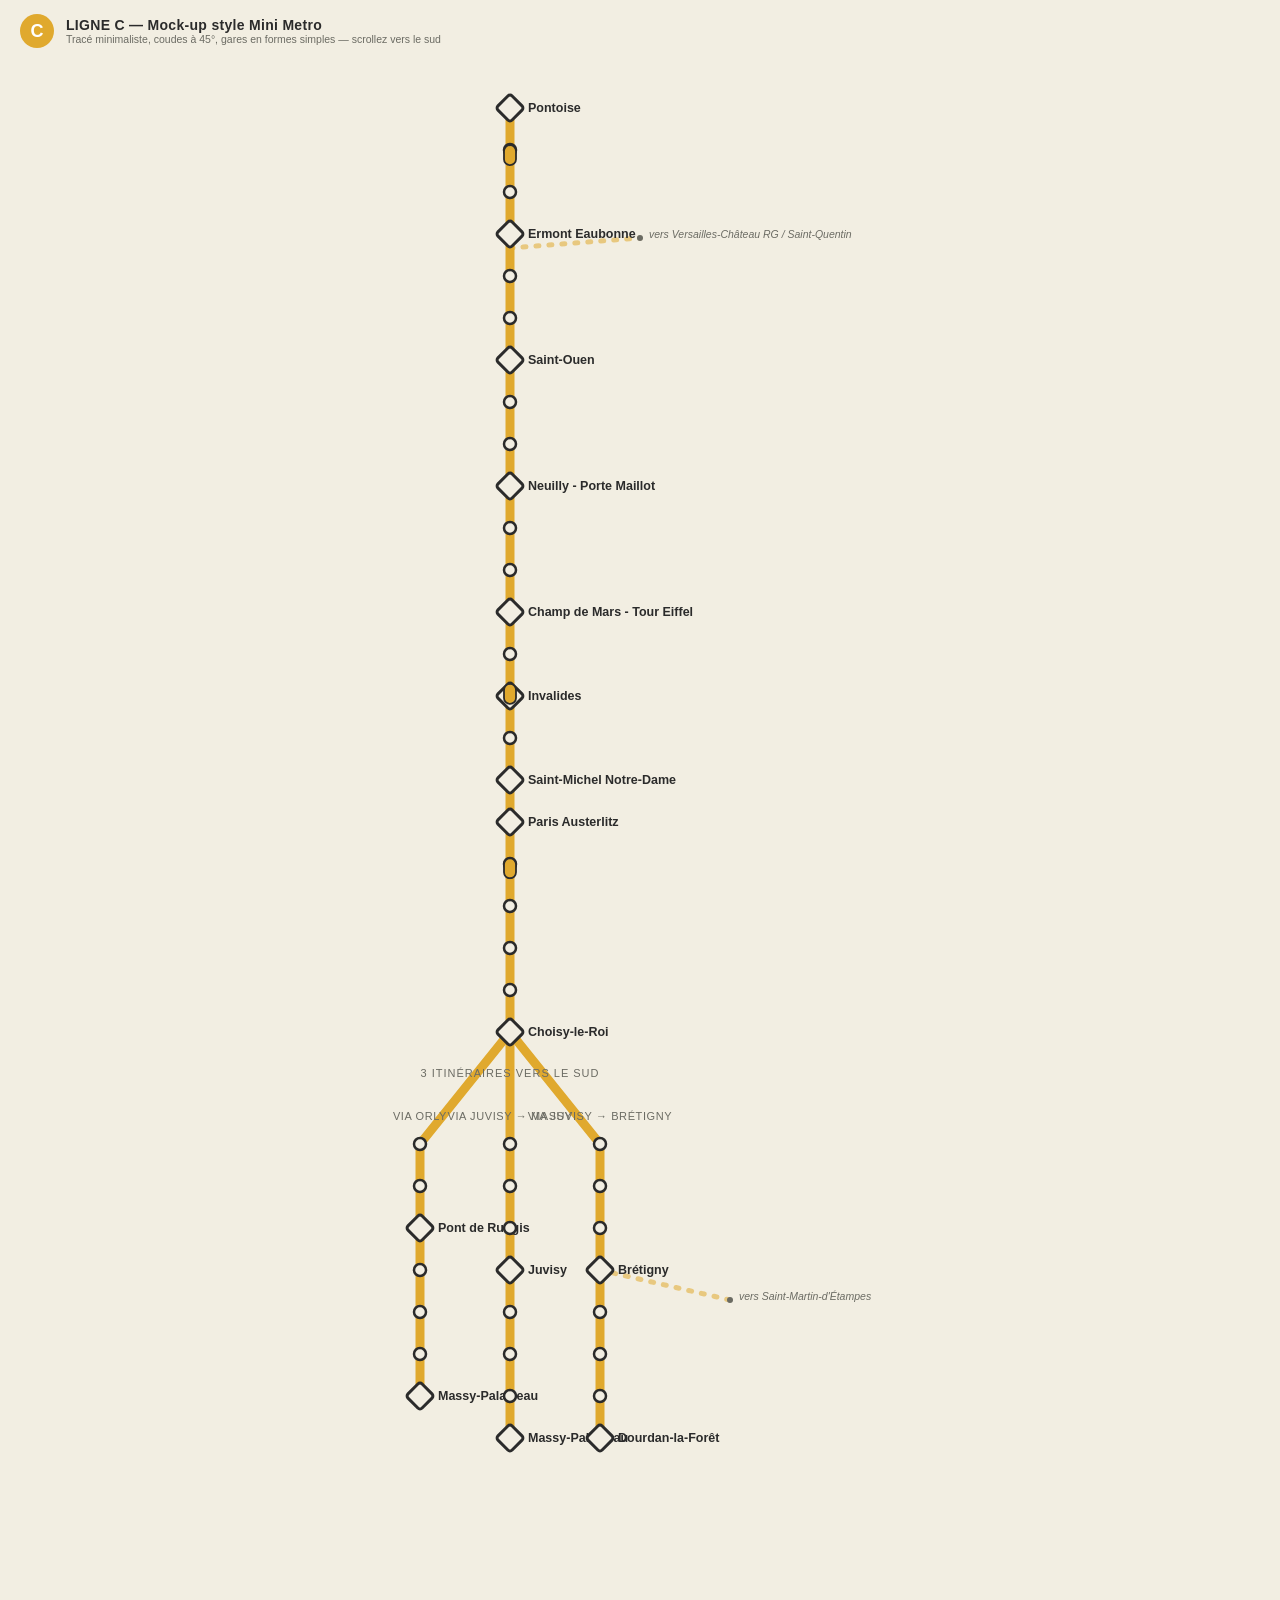
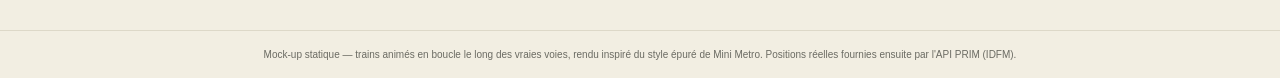
==== mockup.html @ 0e5d5aa1 "Refonte du mockup dans un style minimaliste Mini Metro" ====
<!DOCTYPE html>
<html lang="fr">
<head>
<meta charset="UTF-8">
<title>RER C - Mock-up style Mini Metro</title>
<style>
  * { box-sizing: border-box; }
  body {
    background: #f2eee2;
    margin: 0;
    font-family: "Segoe UI", "Helvetica Neue", Arial, sans-serif;
    color: #2b2b2b;
  }
  header {
    position: sticky; top: 0; z-index: 20;
    background: #f2eee2;
    display: flex; align-items: center; gap: 12px;
    padding: 14px 20px 10px;
  }
  .logo-c {
    width: 34px; height: 34px; border-radius: 50%;
    background: #e0a92e; color: #fff;
    display: flex; align-items: center; justify-content: center;
    font-weight: 700; font-size: 18px; flex-shrink: 0;
  }
  header h1 { font-size: 14px; margin: 0; font-weight: 600; letter-spacing: 0.3px; }
  header p { margin: 0; font-size: 10.5px; color: #6b6b63; }

  .wrap { display: flex; justify-content: center; padding: 10px 10px 90px; }

  .track { stroke: #e0a92e; stroke-width: 9; fill: none; stroke-linecap: round; stroke-linejoin: round; }
  .spur-line { stroke-dasharray: 3 10; stroke-width: 5; opacity: 0.55; }
  .station-dot { fill: #f2eee2; stroke: #2b2b2b; stroke-width: 2.5; }
  .station-hub { fill: #f2eee2; stroke: #2b2b2b; stroke-width: 3; }
  .spur-dot { fill: #6b6b63; stroke: none; }
  .hub-label { fill: #2b2b2b; font-size: 12.5px; font-weight: 600; }
  .lane-title { fill: #6b6b63; font-size: 11px; text-transform: uppercase; letter-spacing: 0.6px; }
  .fork-title { fill: #6b6b63; font-size: 11px; text-transform: uppercase; letter-spacing: 1px; }
  .spur-label { fill: #6b6b63; font-size: 10.5px; font-style: italic; }

  .train-body { fill: #e0a92e; stroke: #2b2b2b; stroke-width: 1.8; }

  footer {
    text-align: center; font-size: 10px; color: #6b6b63;
    padding: 18px; border-top: 1px solid #ddd8c8;
  }
</style>
</head>
<body>

<header>
  <div class="logo-c">C</div>
  <div>
    <h1>LIGNE C — Mock-up style Mini Metro</h1>
    <p>Tracé minimaliste, coudes à 45°, gares en formes simples — scrollez vers le sud</p>
  </div>
</header>

<div class="wrap">
<svg width="500" height="1472" viewBox="0 0 500 1472">
  <defs>
    <symbol id="train-pill" viewBox="-11 -7 22 14">
      <rect x="-10" y="-6" width="20" height="12" rx="6" class="train-body"/>
    </symbol>
    <path id="motion-orly" d="M 120,40 L 120,82 L 120,124 L 120,166 L 120,208 L 120,250 L 120,292 L 120,334 L 120,376 L 120,418 L 120,460 L 120,502 L 120,544 L 120,586 L 120,628 L 120,670 L 120,712 L 120,754 L 120,796 L 120,838 L 120,880 L 120,922 L 120,964 L 120,964 L 30,1076 L 30,1076 L 30,1118 L 30,1160 L 30,1202 L 30,1244 L 30,1286 L 30,1328" fill="none" stroke="none"/>
<path id="motion-juvisy_massy" d="M 120,40 L 120,82 L 120,124 L 120,166 L 120,208 L 120,250 L 120,292 L 120,334 L 120,376 L 120,418 L 120,460 L 120,502 L 120,544 L 120,586 L 120,628 L 120,670 L 120,712 L 120,754 L 120,796 L 120,838 L 120,880 L 120,922 L 120,964 L 120,964 L 120,1076 L 120,1076 L 120,1118 L 120,1160 L 120,1202 L 120,1244 L 120,1286 L 120,1328 L 120,1370" fill="none" stroke="none"/>
<path id="motion-bretigny" d="M 120,40 L 120,82 L 120,124 L 120,166 L 120,208 L 120,250 L 120,292 L 120,334 L 120,376 L 120,418 L 120,460 L 120,502 L 120,544 L 120,586 L 120,628 L 120,670 L 120,712 L 120,754 L 120,796 L 120,838 L 120,880 L 120,922 L 120,964 L 120,964 L 210,1076 L 210,1076 L 210,1118 L 210,1160 L 210,1202 L 210,1244 L 210,1286 L 210,1328 L 210,1370" fill="none" stroke="none"/>
  </defs>

  <path d="M 120,40 L 120,82 L 120,124 L 120,166 L 120,208 L 120,250 L 120,292 L 120,334 L 120,376 L 120,418 L 120,460 L 120,502 L 120,544 L 120,586 L 120,628 L 120,670 L 120,712 L 120,754 L 120,796 L 120,838 L 120,880 L 120,922 L 120,964" class="track"/>
<line x1="120" y1="964" x2="30" y2="1076" class="track"/>
<path d="M 30,1076 L 30,1118 L 30,1160 L 30,1202 L 30,1244 L 30,1286 L 30,1328" class="track"/>
<line x1="120" y1="964" x2="120" y2="1076" class="track"/>
<path d="M 120,1076 L 120,1118 L 120,1160 L 120,1202 L 120,1244 L 120,1286 L 120,1328 L 120,1370" class="track"/>
<line x1="120" y1="964" x2="210" y2="1076" class="track"/>
<path d="M 210,1076 L 210,1118 L 210,1160 L 210,1202 L 210,1244 L 210,1286 L 210,1328 L 210,1370" class="track"/>
<line x1="120" y1="180" x2="250" y2="170" class="track spur-line"/>
<line x1="210" y1="1202" x2="340" y2="1232" class="track spur-line"/>
<g transform="rotate(45 120 40)"><rect x="110" y="30" width="20" height="20" rx="3" class="station-hub"><title>Pontoise</title></rect></g>
<text x="138" y="44" class="hub-label">Pontoise</text>
<circle cx="120" cy="82" r="6" class="station-dot"><title>Saint-Ouen l'Aumône</title></circle>
<circle cx="120" cy="124" r="6" class="station-dot"><title>Montigny-Beauchamp</title></circle>
<g transform="rotate(45 120 166)"><rect x="110" y="156" width="20" height="20" rx="3" class="station-hub"><title>Ermont Eaubonne</title></rect></g>
<text x="138" y="170" class="hub-label">Ermont Eaubonne</text>
<circle cx="120" cy="208" r="6" class="station-dot"><title>Épinay-sur-Seine</title></circle>
<circle cx="120" cy="250" r="6" class="station-dot"><title>Gennevilliers</title></circle>
<g transform="rotate(45 120 292)"><rect x="110" y="282" width="20" height="20" rx="3" class="station-hub"><title>Saint-Ouen</title></rect></g>
<text x="138" y="296" class="hub-label">Saint-Ouen</text>
<circle cx="120" cy="334" r="6" class="station-dot"><title>Porte de Clichy</title></circle>
<circle cx="120" cy="376" r="6" class="station-dot"><title>Péreire Levallois</title></circle>
<g transform="rotate(45 120 418)"><rect x="110" y="408" width="20" height="20" rx="3" class="station-hub"><title>Neuilly - Porte Maillot</title></rect></g>
<text x="138" y="422" class="hub-label">Neuilly - Porte Maillot</text>
<circle cx="120" cy="460" r="6" class="station-dot"><title>Avenue Foch</title></circle>
<circle cx="120" cy="502" r="6" class="station-dot"><title>Boulainvilliers</title></circle>
<g transform="rotate(45 120 544)"><rect x="110" y="534" width="20" height="20" rx="3" class="station-hub"><title>Champ de Mars - Tour Eiffel</title></rect></g>
<text x="138" y="548" class="hub-label">Champ de Mars - Tour Eiffel</text>
<circle cx="120" cy="586" r="6" class="station-dot"><title>Pont de l'Alma</title></circle>
<g transform="rotate(45 120 628)"><rect x="110" y="618" width="20" height="20" rx="3" class="station-hub"><title>Invalides</title></rect></g>
<text x="138" y="632" class="hub-label">Invalides</text>
<circle cx="120" cy="670" r="6" class="station-dot"><title>Musée d'Orsay</title></circle>
<g transform="rotate(45 120 712)"><rect x="110" y="702" width="20" height="20" rx="3" class="station-hub"><title>Saint-Michel Notre-Dame</title></rect></g>
<text x="138" y="716" class="hub-label">Saint-Michel Notre-Dame</text>
<g transform="rotate(45 120 754)"><rect x="110" y="744" width="20" height="20" rx="3" class="station-hub"><title>Paris Austerlitz</title></rect></g>
<text x="138" y="758" class="hub-label">Paris Austerlitz</text>
<circle cx="120" cy="796" r="6" class="station-dot"><title>Bibliothèque F. Mitterrand</title></circle>
<circle cx="120" cy="838" r="6" class="station-dot"><title>Ivry-sur-Seine</title></circle>
<circle cx="120" cy="880" r="6" class="station-dot"><title>Vitry-sur-Seine</title></circle>
<circle cx="120" cy="922" r="6" class="station-dot"><title>Les Ardoines</title></circle>
<g transform="rotate(45 120 964)"><rect x="110" y="954" width="20" height="20" rx="3" class="station-hub"><title>Choisy-le-Roi</title></rect></g>
<text x="138" y="968" class="hub-label">Choisy-le-Roi</text>
<circle cx="30" cy="1076" r="6" class="station-dot"><title>Les Saules</title></circle>
<circle cx="30" cy="1118" r="6" class="station-dot"><title>Orly-Ville</title></circle>
<g transform="rotate(45 30 1160)"><rect x="20" y="1150" width="20" height="20" rx="3" class="station-hub"><title>Pont de Rungis</title></rect></g>
<text x="48" y="1164" class="hub-label">Pont de Rungis</text>
<circle cx="30" cy="1202" r="6" class="station-dot"><title>Rungis La Fraternelle</title></circle>
<circle cx="30" cy="1244" r="6" class="station-dot"><title>Chemin d'Antony</title></circle>
<circle cx="30" cy="1286" r="6" class="station-dot"><title>Massy Verrières</title></circle>
<g transform="rotate(45 30 1328)"><rect x="20" y="1318" width="20" height="20" rx="3" class="station-hub"><title>Massy-Palaiseau</title></rect></g>
<text x="48" y="1332" class="hub-label">Massy-Palaiseau</text>
<circle cx="120" cy="1076" r="6" class="station-dot"><title>Villeneuve-le-Roi</title></circle>
<circle cx="120" cy="1118" r="6" class="station-dot"><title>Ablon</title></circle>
<circle cx="120" cy="1160" r="6" class="station-dot"><title>Athis-Mons</title></circle>
<g transform="rotate(45 120 1202)"><rect x="110" y="1192" width="20" height="20" rx="3" class="station-hub"><title>Juvisy</title></rect></g>
<text x="138" y="1206" class="hub-label">Juvisy</text>
<circle cx="120" cy="1244" r="6" class="station-dot"><title>Savigny-sur-Orge</title></circle>
<circle cx="120" cy="1286" r="6" class="station-dot"><title>Chilly-Mazarin</title></circle>
<circle cx="120" cy="1328" r="6" class="station-dot"><title>Longjumeau</title></circle>
<g transform="rotate(45 120 1370)"><rect x="110" y="1360" width="20" height="20" rx="3" class="station-hub"><title>Massy-Palaiseau</title></rect></g>
<text x="138" y="1374" class="hub-label">Massy-Palaiseau</text>
<circle cx="210" cy="1076" r="6" class="station-dot"><title>Épinay-sur-Orge</title></circle>
<circle cx="210" cy="1118" r="6" class="station-dot"><title>Sainte-Geneviève-des-Bois</title></circle>
<circle cx="210" cy="1160" r="6" class="station-dot"><title>Saint-Michel-sur-Orge</title></circle>
<g transform="rotate(45 210 1202)"><rect x="200" y="1192" width="20" height="20" rx="3" class="station-hub"><title>Brétigny</title></rect></g>
<text x="228" y="1206" class="hub-label">Brétigny</text>
<circle cx="210" cy="1244" r="6" class="station-dot"><title>Arpajon</title></circle>
<circle cx="210" cy="1286" r="6" class="station-dot"><title>Breuillet</title></circle>
<circle cx="210" cy="1328" r="6" class="station-dot"><title>Saint-Chéron</title></circle>
<g transform="rotate(45 210 1370)"><rect x="200" y="1360" width="20" height="20" rx="3" class="station-hub"><title>Dourdan-la-Forêt</title></rect></g>
<text x="228" y="1374" class="hub-label">Dourdan-la-Forêt</text>
<text x="30" y="1052" class="lane-title" text-anchor="middle">via Orly</text>
<text x="120" y="1052" class="lane-title" text-anchor="middle">via Juvisy → Massy</text>
<text x="210" y="1052" class="lane-title" text-anchor="middle">via Juvisy → Brétigny</text>
<circle cx="250" cy="170" r="3" class="spur-dot"/>
<text x="259" y="170" class="spur-label">vers Versailles-Château RG / Saint-Quentin</text>
<circle cx="340" cy="1232" r="3" class="spur-dot"/>
<text x="349" y="1232" class="spur-label">vers Saint-Martin-d'Étampes</text>
<text x="120" y="1009" class="fork-title" text-anchor="middle">3 itinéraires vers le sud</text>

  <use href="#train-pill" width="22" height="14" x="-11" y="-7">
  <animateMotion dur="34s" begin="0s" repeatCount="indefinite" rotate="auto">
    <mpath href="#motion-orly"/>
  </animateMotion>
</use>
<use href="#train-pill" width="22" height="14" x="-11" y="-7">
  <animateMotion dur="30s" begin="-12s" repeatCount="indefinite" rotate="auto">
    <mpath href="#motion-juvisy_massy"/>
  </animateMotion>
</use>
<use href="#train-pill" width="22" height="14" x="-11" y="-7">
  <animateMotion dur="38s" begin="-20s" repeatCount="indefinite" rotate="auto">
    <mpath href="#motion-bretigny"/>
  </animateMotion>
</use>

</svg>
</div>

<footer>
  Mock-up statique — trains animés en boucle le long des vraies voies, rendu inspiré du style épuré de Mini Metro. Positions réelles fournies ensuite par l'API PRIM (IDFM).
</footer>

</body>
</html>
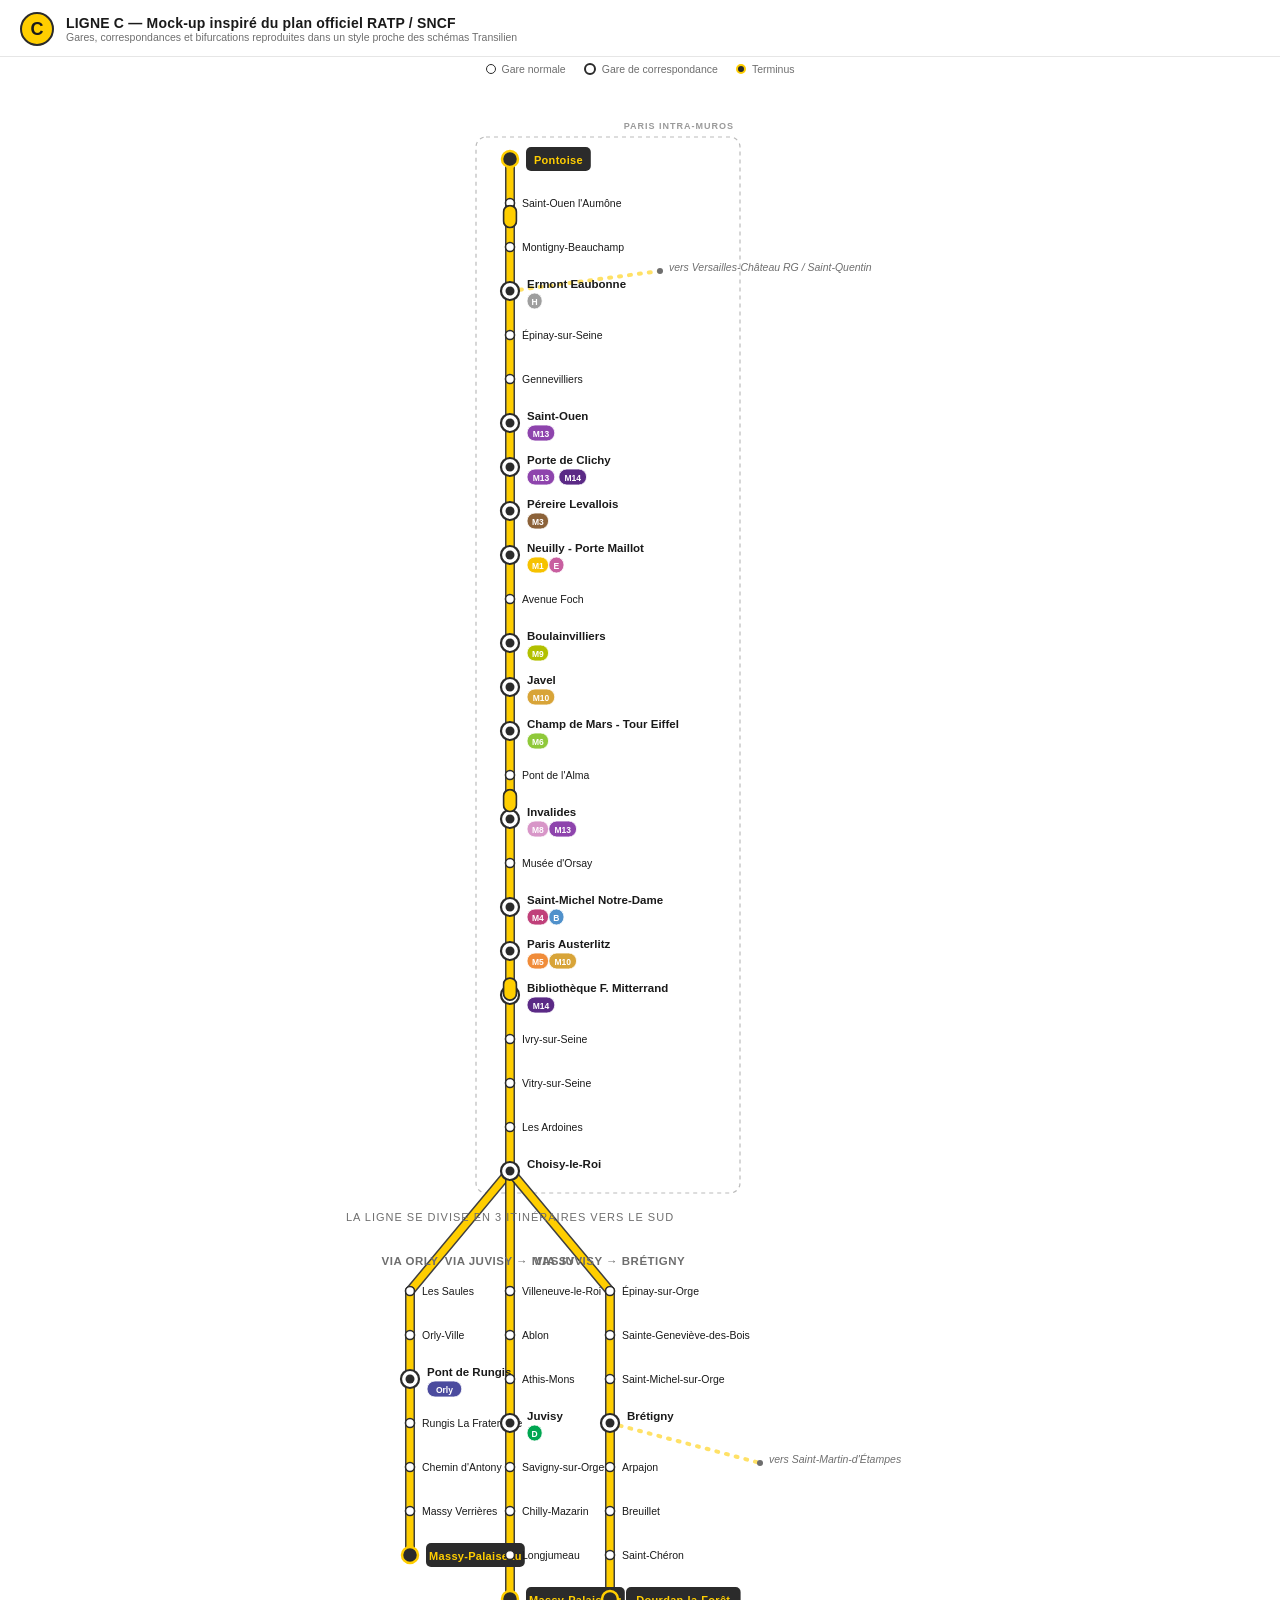
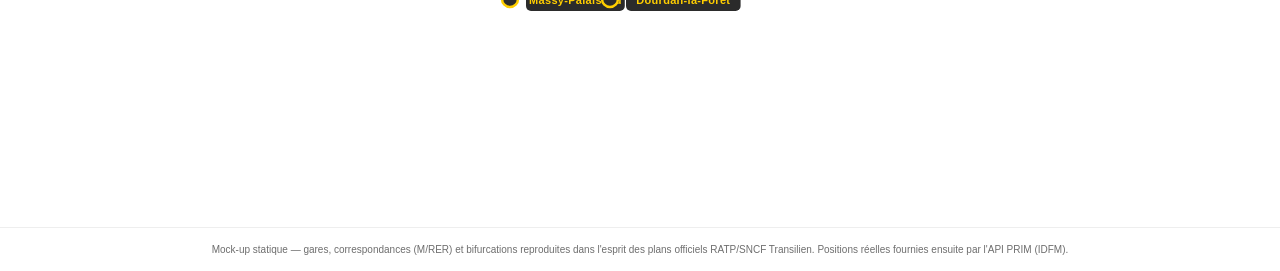
==== commit a5bc8ee9: "Refonte visuelle inspiree du plan officiel RATP/SNCF (correspondances, terminus, zoom Paris)" ====
--- a/mockup.html
+++ b/mockup.html
@@ -2,47 +2,68 @@
 <html lang="fr">
 <head>
 <meta charset="UTF-8">
-<title>RER C - Mock-up style Mini Metro</title>
+<title>RER C - Mock-up (inspiré du plan officiel)</title>
 <style>
   * { box-sizing: border-box; }
   body {
-    background: #f2eee2;
+    background: #ffffff;
     margin: 0;
-    font-family: "Segoe UI", "Helvetica Neue", Arial, sans-serif;
-    color: #2b2b2b;
+    font-family: "Helvetica Neue", Arial, sans-serif;
+    color: #1a1a1a;
   }
   header {
     position: sticky; top: 0; z-index: 20;
-    background: #f2eee2;
+    background: #fff;
     display: flex; align-items: center; gap: 12px;
-    padding: 14px 20px 10px;
+    padding: 12px 20px 10px;
+    border-bottom: 1px solid #e6e6e6;
   }
   .logo-c {
     width: 34px; height: 34px; border-radius: 50%;
-    background: #e0a92e; color: #fff;
+    background: #FFCE00; color: #1a1a1a; border: 2px solid #2b2b2b;
     display: flex; align-items: center; justify-content: center;
-    font-weight: 700; font-size: 18px; flex-shrink: 0;
-  }
-  header h1 { font-size: 14px; margin: 0; font-weight: 600; letter-spacing: 0.3px; }
-  header p { margin: 0; font-size: 10.5px; color: #6b6b63; }
-
-  .wrap { display: flex; justify-content: center; padding: 10px 10px 90px; }
-
-  .track { stroke: #e0a92e; stroke-width: 9; fill: none; stroke-linecap: round; stroke-linejoin: round; }
-  .spur-line { stroke-dasharray: 3 10; stroke-width: 5; opacity: 0.55; }
-  .station-dot { fill: #f2eee2; stroke: #2b2b2b; stroke-width: 2.5; }
-  .station-hub { fill: #f2eee2; stroke: #2b2b2b; stroke-width: 3; }
-  .spur-dot { fill: #6b6b63; stroke: none; }
-  .hub-label { fill: #2b2b2b; font-size: 12.5px; font-weight: 600; }
-  .lane-title { fill: #6b6b63; font-size: 11px; text-transform: uppercase; letter-spacing: 0.6px; }
-  .fork-title { fill: #6b6b63; font-size: 11px; text-transform: uppercase; letter-spacing: 1px; }
-  .spur-label { fill: #6b6b63; font-size: 10.5px; font-style: italic; }
-
-  .train-body { fill: #e0a92e; stroke: #2b2b2b; stroke-width: 1.8; }
+    font-weight: 800; font-size: 18px; flex-shrink: 0;
+  }
+  header h1 { font-size: 14px; margin: 0; font-weight: 700; letter-spacing: 0.2px; }
+  header p { margin: 0; font-size: 10.5px; color: #6e6e6e; }
+
+  .wrap { display: flex; justify-content: center; padding: 20px 10px 100px; overflow-x: auto; }
+
+  .track { stroke: #FFCE00; stroke-width: 7; fill: none; stroke-linecap: round; stroke-linejoin: round; }
+  .track-edge { stroke: #2b2b2b; stroke-width: 10; fill: none; stroke-linecap: round; stroke-linejoin: round; opacity: 0.9; }
+  .spur-line { stroke-dasharray: 2 8; stroke-width: 4; opacity: 0.6; }
+
+  .zoom-frame { fill: none; stroke: #bbb; stroke-width: 1.2; stroke-dasharray: 4 4; rx: 10; }
+  .zoom-label { fill: #9a9a9a; font-size: 9px; letter-spacing: 1px; font-weight: 600; }
+
+  .station-dot { fill: #fff; stroke: #2b2b2b; stroke-width: 1.6; }
+  .station-text { fill: #1a1a1a; font-size: 10.5px; }
+
+  .hub-outer { fill: #fff; stroke: #2b2b2b; stroke-width: 2.2; }
+  .hub-inner { fill: #2b2b2b; }
+  .hub-text { fill: #1a1a1a; font-size: 11.5px; font-weight: 700; }
+  .badge-text { fill: #fff; font-size: 8.5px; font-weight: 700; }
+
+  .terminus-dot { fill: #2b2b2b; stroke: #FFCE00; stroke-width: 2.5; }
+  .terminus-box { fill: #2b2b2b; }
+  .terminus-text { fill: #FFCE00; font-size: 11px; font-weight: 800; letter-spacing: 0.3px; }
+
+  .spur-dot { fill: #6e6e6e; stroke: none; }
+  .lane-title { fill: #6e6e6e; font-size: 11.5px; text-transform: uppercase; letter-spacing: 0.5px; font-weight: 600; }
+  .fork-title { fill: #6e6e6e; font-size: 11px; text-transform: uppercase; letter-spacing: 1px; }
+  .spur-label { fill: #6e6e6e; font-size: 10.5px; font-style: italic; }
+
+  .train-body { fill: #FFCE00; stroke: #2b2b2b; stroke-width: 1.8; }
+
+  .legend { display: flex; gap: 18px; justify-content: center; flex-wrap: wrap; padding: 6px 16px 4px; font-size: 10.5px; color: #6e6e6e; }
+  .legend span { display: inline-flex; align-items: center; gap: 6px; }
+  .lg-dot { width: 10px; height: 10px; border-radius: 50%; background:#fff; border: 1.6px solid #2b2b2b; display:inline-block; }
+  .lg-hub { width: 12px; height: 12px; border-radius: 50%; background:#fff; border: 2.2px solid #2b2b2b; display:inline-block; }
+  .lg-term { width: 10px; height: 10px; border-radius: 50%; background:#2b2b2b; border: 2px solid #FFCE00; display:inline-block; }
 
   footer {
-    text-align: center; font-size: 10px; color: #6b6b63;
-    padding: 18px; border-top: 1px solid #ddd8c8;
+    text-align: center; font-size: 10px; color: #6e6e6e;
+    padding: 16px; border-top: 1px solid #eee;
   }
 </style>
 </head>
@@ -51,112 +72,194 @@
 <header>
   <div class="logo-c">C</div>
   <div>
-    <h1>LIGNE C — Mock-up style Mini Metro</h1>
-    <p>Tracé minimaliste, coudes à 45°, gares en formes simples — scrollez vers le sud</p>
+    <h1>LIGNE C — Mock-up inspiré du plan officiel RATP / SNCF</h1>
+    <p>Gares, correspondances et bifurcations reproduites dans un style proche des schémas Transilien</p>
   </div>
 </header>
 
+<div class="legend">
+  <span><i class="lg-dot"></i> Gare normale</span>
+  <span><i class="lg-hub"></i> Gare de correspondance</span>
+  <span><i class="lg-term"></i> Terminus</span>
+</div>
+
 <div class="wrap">
-<svg width="500" height="1472" viewBox="0 0 500 1472">
+<svg width="620" height="1628" viewBox="-40 0 620 1628">
   <defs>
-    <symbol id="train-pill" viewBox="-11 -7 22 14">
-      <rect x="-10" y="-6" width="20" height="12" rx="6" class="train-body"/>
+    <symbol id="train-pill" viewBox="-12 -7.5 24 15">
+      <rect x="-11" y="-6.5" width="22" height="13" rx="6.5" class="train-body"/>
     </symbol>
-    <path id="motion-orly" d="M 120,40 L 120,82 L 120,124 L 120,166 L 120,208 L 120,250 L 120,292 L 120,334 L 120,376 L 120,418 L 120,460 L 120,502 L 120,544 L 120,586 L 120,628 L 120,670 L 120,712 L 120,754 L 120,796 L 120,838 L 120,880 L 120,922 L 120,964 L 120,964 L 30,1076 L 30,1076 L 30,1118 L 30,1160 L 30,1202 L 30,1244 L 30,1286 L 30,1328" fill="none" stroke="none"/>
-<path id="motion-juvisy_massy" d="M 120,40 L 120,82 L 120,124 L 120,166 L 120,208 L 120,250 L 120,292 L 120,334 L 120,376 L 120,418 L 120,460 L 120,502 L 120,544 L 120,586 L 120,628 L 120,670 L 120,712 L 120,754 L 120,796 L 120,838 L 120,880 L 120,922 L 120,964 L 120,964 L 120,1076 L 120,1076 L 120,1118 L 120,1160 L 120,1202 L 120,1244 L 120,1286 L 120,1328 L 120,1370" fill="none" stroke="none"/>
-<path id="motion-bretigny" d="M 120,40 L 120,82 L 120,124 L 120,166 L 120,208 L 120,250 L 120,292 L 120,334 L 120,376 L 120,418 L 120,460 L 120,502 L 120,544 L 120,586 L 120,628 L 120,670 L 120,712 L 120,754 L 120,796 L 120,838 L 120,880 L 120,922 L 120,964 L 120,964 L 210,1076 L 210,1076 L 210,1118 L 210,1160 L 210,1202 L 210,1244 L 210,1286 L 210,1328 L 210,1370" fill="none" stroke="none"/>
+    <path id="motion-orly" d="M 140,60 L 140,104 L 140,148 L 140,192 L 140,236 L 140,280 L 140,324 L 140,368 L 140,412 L 140,456 L 140,500 L 140,544 L 140,588 L 140,632 L 140,676 L 140,720 L 140,764 L 140,808 L 140,852 L 140,896 L 140,940 L 140,984 L 140,1028 L 140,1072 L 140,1072 L 40,1192 L 40,1192 L 40,1236 L 40,1280 L 40,1324 L 40,1368 L 40,1412 L 40,1456" fill="none" stroke="none"/>
+<path id="motion-juvisy_massy" d="M 140,60 L 140,104 L 140,148 L 140,192 L 140,236 L 140,280 L 140,324 L 140,368 L 140,412 L 140,456 L 140,500 L 140,544 L 140,588 L 140,632 L 140,676 L 140,720 L 140,764 L 140,808 L 140,852 L 140,896 L 140,940 L 140,984 L 140,1028 L 140,1072 L 140,1072 L 140,1192 L 140,1192 L 140,1236 L 140,1280 L 140,1324 L 140,1368 L 140,1412 L 140,1456 L 140,1500" fill="none" stroke="none"/>
+<path id="motion-bretigny" d="M 140,60 L 140,104 L 140,148 L 140,192 L 140,236 L 140,280 L 140,324 L 140,368 L 140,412 L 140,456 L 140,500 L 140,544 L 140,588 L 140,632 L 140,676 L 140,720 L 140,764 L 140,808 L 140,852 L 140,896 L 140,940 L 140,984 L 140,1028 L 140,1072 L 140,1072 L 240,1192 L 240,1192 L 240,1236 L 240,1280 L 240,1324 L 240,1368 L 240,1412 L 240,1456 L 240,1500" fill="none" stroke="none"/>
   </defs>
 
-  <path d="M 120,40 L 120,82 L 120,124 L 120,166 L 120,208 L 120,250 L 120,292 L 120,334 L 120,376 L 120,418 L 120,460 L 120,502 L 120,544 L 120,586 L 120,628 L 120,670 L 120,712 L 120,754 L 120,796 L 120,838 L 120,880 L 120,922 L 120,964" class="track"/>
-<line x1="120" y1="964" x2="30" y2="1076" class="track"/>
-<path d="M 30,1076 L 30,1118 L 30,1160 L 30,1202 L 30,1244 L 30,1286 L 30,1328" class="track"/>
-<line x1="120" y1="964" x2="120" y2="1076" class="track"/>
-<path d="M 120,1076 L 120,1118 L 120,1160 L 120,1202 L 120,1244 L 120,1286 L 120,1328 L 120,1370" class="track"/>
-<line x1="120" y1="964" x2="210" y2="1076" class="track"/>
-<path d="M 210,1076 L 210,1118 L 210,1160 L 210,1202 L 210,1244 L 210,1286 L 210,1328 L 210,1370" class="track"/>
-<line x1="120" y1="180" x2="250" y2="170" class="track spur-line"/>
-<line x1="210" y1="1202" x2="340" y2="1232" class="track spur-line"/>
-<g transform="rotate(45 120 40)"><rect x="110" y="30" width="20" height="20" rx="3" class="station-hub"><title>Pontoise</title></rect></g>
-<text x="138" y="44" class="hub-label">Pontoise</text>
-<circle cx="120" cy="82" r="6" class="station-dot"><title>Saint-Ouen l'Aumône</title></circle>
-<circle cx="120" cy="124" r="6" class="station-dot"><title>Montigny-Beauchamp</title></circle>
-<g transform="rotate(45 120 166)"><rect x="110" y="156" width="20" height="20" rx="3" class="station-hub"><title>Ermont Eaubonne</title></rect></g>
-<text x="138" y="170" class="hub-label">Ermont Eaubonne</text>
-<circle cx="120" cy="208" r="6" class="station-dot"><title>Épinay-sur-Seine</title></circle>
-<circle cx="120" cy="250" r="6" class="station-dot"><title>Gennevilliers</title></circle>
-<g transform="rotate(45 120 292)"><rect x="110" y="282" width="20" height="20" rx="3" class="station-hub"><title>Saint-Ouen</title></rect></g>
-<text x="138" y="296" class="hub-label">Saint-Ouen</text>
-<circle cx="120" cy="334" r="6" class="station-dot"><title>Porte de Clichy</title></circle>
-<circle cx="120" cy="376" r="6" class="station-dot"><title>Péreire Levallois</title></circle>
-<g transform="rotate(45 120 418)"><rect x="110" y="408" width="20" height="20" rx="3" class="station-hub"><title>Neuilly - Porte Maillot</title></rect></g>
-<text x="138" y="422" class="hub-label">Neuilly - Porte Maillot</text>
-<circle cx="120" cy="460" r="6" class="station-dot"><title>Avenue Foch</title></circle>
-<circle cx="120" cy="502" r="6" class="station-dot"><title>Boulainvilliers</title></circle>
-<g transform="rotate(45 120 544)"><rect x="110" y="534" width="20" height="20" rx="3" class="station-hub"><title>Champ de Mars - Tour Eiffel</title></rect></g>
-<text x="138" y="548" class="hub-label">Champ de Mars - Tour Eiffel</text>
-<circle cx="120" cy="586" r="6" class="station-dot"><title>Pont de l'Alma</title></circle>
-<g transform="rotate(45 120 628)"><rect x="110" y="618" width="20" height="20" rx="3" class="station-hub"><title>Invalides</title></rect></g>
-<text x="138" y="632" class="hub-label">Invalides</text>
-<circle cx="120" cy="670" r="6" class="station-dot"><title>Musée d'Orsay</title></circle>
-<g transform="rotate(45 120 712)"><rect x="110" y="702" width="20" height="20" rx="3" class="station-hub"><title>Saint-Michel Notre-Dame</title></rect></g>
-<text x="138" y="716" class="hub-label">Saint-Michel Notre-Dame</text>
-<g transform="rotate(45 120 754)"><rect x="110" y="744" width="20" height="20" rx="3" class="station-hub"><title>Paris Austerlitz</title></rect></g>
-<text x="138" y="758" class="hub-label">Paris Austerlitz</text>
-<circle cx="120" cy="796" r="6" class="station-dot"><title>Bibliothèque F. Mitterrand</title></circle>
-<circle cx="120" cy="838" r="6" class="station-dot"><title>Ivry-sur-Seine</title></circle>
-<circle cx="120" cy="880" r="6" class="station-dot"><title>Vitry-sur-Seine</title></circle>
-<circle cx="120" cy="922" r="6" class="station-dot"><title>Les Ardoines</title></circle>
-<g transform="rotate(45 120 964)"><rect x="110" y="954" width="20" height="20" rx="3" class="station-hub"><title>Choisy-le-Roi</title></rect></g>
-<text x="138" y="968" class="hub-label">Choisy-le-Roi</text>
-<circle cx="30" cy="1076" r="6" class="station-dot"><title>Les Saules</title></circle>
-<circle cx="30" cy="1118" r="6" class="station-dot"><title>Orly-Ville</title></circle>
-<g transform="rotate(45 30 1160)"><rect x="20" y="1150" width="20" height="20" rx="3" class="station-hub"><title>Pont de Rungis</title></rect></g>
-<text x="48" y="1164" class="hub-label">Pont de Rungis</text>
-<circle cx="30" cy="1202" r="6" class="station-dot"><title>Rungis La Fraternelle</title></circle>
-<circle cx="30" cy="1244" r="6" class="station-dot"><title>Chemin d'Antony</title></circle>
-<circle cx="30" cy="1286" r="6" class="station-dot"><title>Massy Verrières</title></circle>
-<g transform="rotate(45 30 1328)"><rect x="20" y="1318" width="20" height="20" rx="3" class="station-hub"><title>Massy-Palaiseau</title></rect></g>
-<text x="48" y="1332" class="hub-label">Massy-Palaiseau</text>
-<circle cx="120" cy="1076" r="6" class="station-dot"><title>Villeneuve-le-Roi</title></circle>
-<circle cx="120" cy="1118" r="6" class="station-dot"><title>Ablon</title></circle>
-<circle cx="120" cy="1160" r="6" class="station-dot"><title>Athis-Mons</title></circle>
-<g transform="rotate(45 120 1202)"><rect x="110" y="1192" width="20" height="20" rx="3" class="station-hub"><title>Juvisy</title></rect></g>
-<text x="138" y="1206" class="hub-label">Juvisy</text>
-<circle cx="120" cy="1244" r="6" class="station-dot"><title>Savigny-sur-Orge</title></circle>
-<circle cx="120" cy="1286" r="6" class="station-dot"><title>Chilly-Mazarin</title></circle>
-<circle cx="120" cy="1328" r="6" class="station-dot"><title>Longjumeau</title></circle>
-<g transform="rotate(45 120 1370)"><rect x="110" y="1360" width="20" height="20" rx="3" class="station-hub"><title>Massy-Palaiseau</title></rect></g>
-<text x="138" y="1374" class="hub-label">Massy-Palaiseau</text>
-<circle cx="210" cy="1076" r="6" class="station-dot"><title>Épinay-sur-Orge</title></circle>
-<circle cx="210" cy="1118" r="6" class="station-dot"><title>Sainte-Geneviève-des-Bois</title></circle>
-<circle cx="210" cy="1160" r="6" class="station-dot"><title>Saint-Michel-sur-Orge</title></circle>
-<g transform="rotate(45 210 1202)"><rect x="200" y="1192" width="20" height="20" rx="3" class="station-hub"><title>Brétigny</title></rect></g>
-<text x="228" y="1206" class="hub-label">Brétigny</text>
-<circle cx="210" cy="1244" r="6" class="station-dot"><title>Arpajon</title></circle>
-<circle cx="210" cy="1286" r="6" class="station-dot"><title>Breuillet</title></circle>
-<circle cx="210" cy="1328" r="6" class="station-dot"><title>Saint-Chéron</title></circle>
-<g transform="rotate(45 210 1370)"><rect x="200" y="1360" width="20" height="20" rx="3" class="station-hub"><title>Dourdan-la-Forêt</title></rect></g>
-<text x="228" y="1374" class="hub-label">Dourdan-la-Forêt</text>
-<text x="30" y="1052" class="lane-title" text-anchor="middle">via Orly</text>
-<text x="120" y="1052" class="lane-title" text-anchor="middle">via Juvisy → Massy</text>
-<text x="210" y="1052" class="lane-title" text-anchor="middle">via Juvisy → Brétigny</text>
-<circle cx="250" cy="170" r="3" class="spur-dot"/>
-<text x="259" y="170" class="spur-label">vers Versailles-Château RG / Saint-Quentin</text>
-<circle cx="340" cy="1232" r="3" class="spur-dot"/>
-<text x="349" y="1232" class="spur-label">vers Saint-Martin-d'Étampes</text>
-<text x="120" y="1009" class="fork-title" text-anchor="middle">3 itinéraires vers le sud</text>
-
-  <use href="#train-pill" width="22" height="14" x="-11" y="-7">
+  <rect x="106" y="38" width="264" height="1056" class="zoom-frame"/>
+<text x="364" y="30" text-anchor="end" class="zoom-label">PARIS INTRA-MUROS</text>
+<path d="M 140,60 L 140,104 L 140,148 L 140,192 L 140,236 L 140,280 L 140,324 L 140,368 L 140,412 L 140,456 L 140,500 L 140,544 L 140,588 L 140,632 L 140,676 L 140,720 L 140,764 L 140,808 L 140,852 L 140,896 L 140,940 L 140,984 L 140,1028 L 140,1072" class="track-edge"/>
+<path d="M 140,60 L 140,104 L 140,148 L 140,192 L 140,236 L 140,280 L 140,324 L 140,368 L 140,412 L 140,456 L 140,500 L 140,544 L 140,588 L 140,632 L 140,676 L 140,720 L 140,764 L 140,808 L 140,852 L 140,896 L 140,940 L 140,984 L 140,1028 L 140,1072" class="track"/>
+<line x1="140" y1="1072" x2="40" y2="1192" class="track-edge"/>
+<line x1="140" y1="1072" x2="40" y2="1192" class="track"/>
+<path d="M 40,1192 L 40,1236 L 40,1280 L 40,1324 L 40,1368 L 40,1412 L 40,1456" class="track-edge"/>
+<path d="M 40,1192 L 40,1236 L 40,1280 L 40,1324 L 40,1368 L 40,1412 L 40,1456" class="track"/>
+<line x1="140" y1="1072" x2="140" y2="1192" class="track-edge"/>
+<line x1="140" y1="1072" x2="140" y2="1192" class="track"/>
+<path d="M 140,1192 L 140,1236 L 140,1280 L 140,1324 L 140,1368 L 140,1412 L 140,1456 L 140,1500" class="track-edge"/>
+<path d="M 140,1192 L 140,1236 L 140,1280 L 140,1324 L 140,1368 L 140,1412 L 140,1456 L 140,1500" class="track"/>
+<line x1="140" y1="1072" x2="240" y2="1192" class="track-edge"/>
+<line x1="140" y1="1072" x2="240" y2="1192" class="track"/>
+<path d="M 240,1192 L 240,1236 L 240,1280 L 240,1324 L 240,1368 L 240,1412 L 240,1456 L 240,1500" class="track-edge"/>
+<path d="M 240,1192 L 240,1236 L 240,1280 L 240,1324 L 240,1368 L 240,1412 L 240,1456 L 240,1500" class="track"/>
+<line x1="140" y1="192" x2="290" y2="172" class="track spur-line"/>
+<line x1="240" y1="1324" x2="390" y2="1364" class="track spur-line"/>
+<circle cx="140" cy="60" r="8" class="terminus-dot"><title>Pontoise</title></circle>
+<rect x="156" y="48" width="64.8" height="24" rx="5" class="terminus-box"/>
+<text x="188.4" y="64.5" text-anchor="middle" class="terminus-text">Pontoise</text>
+<circle cx="140" cy="104" r="4.5" class="station-dot"><title>Saint-Ouen l'Aumône</title></circle>
+<text x="152" y="107.5" class="station-text">Saint-Ouen l'Aumône</text>
+<circle cx="140" cy="148" r="4.5" class="station-dot"><title>Montigny-Beauchamp</title></circle>
+<text x="152" y="151.5" class="station-text">Montigny-Beauchamp</text>
+<circle cx="140" cy="192" r="9" class="hub-outer"><title>Ermont Eaubonne</title></circle>
+<circle cx="140" cy="192" r="4.5" class="hub-inner"/>
+<text x="157" y="189" class="hub-text">Ermont Eaubonne</text>
+<rect x="157" y="194" width="15.2" height="16" rx="8" fill="#9E9E9E" stroke="#fff" stroke-width="0.8"/><text x="164.6" y="205.5" text-anchor="middle" class="badge-text">H</text>
+<circle cx="140" cy="236" r="4.5" class="station-dot"><title>Épinay-sur-Seine</title></circle>
+<text x="152" y="239.5" class="station-text">Épinay-sur-Seine</text>
+<circle cx="140" cy="280" r="4.5" class="station-dot"><title>Gennevilliers</title></circle>
+<text x="152" y="283.5" class="station-text">Gennevilliers</text>
+<circle cx="140" cy="324" r="9" class="hub-outer"><title>Saint-Ouen</title></circle>
+<circle cx="140" cy="324" r="4.5" class="hub-inner"/>
+<text x="157" y="321" class="hub-text">Saint-Ouen</text>
+<rect x="157" y="326" width="27.8" height="16" rx="8" fill="#8E44AD" stroke="#fff" stroke-width="0.8"/><text x="170.9" y="337.5" text-anchor="middle" class="badge-text">M13</text>
+<circle cx="140" cy="368" r="9" class="hub-outer"><title>Porte de Clichy</title></circle>
+<circle cx="140" cy="368" r="4.5" class="hub-inner"/>
+<text x="157" y="365" class="hub-text">Porte de Clichy</text>
+<rect x="157" y="370" width="27.8" height="16" rx="8" fill="#8E44AD" stroke="#fff" stroke-width="0.8"/><text x="170.9" y="381.5" text-anchor="middle" class="badge-text">M13</text><rect x="188.8" y="370" width="27.8" height="16" rx="8" fill="#5B2A86" stroke="#fff" stroke-width="0.8"/><text x="202.7" y="381.5" text-anchor="middle" class="badge-text">M14</text>
+<circle cx="140" cy="412" r="9" class="hub-outer"><title>Péreire Levallois</title></circle>
+<circle cx="140" cy="412" r="4.5" class="hub-inner"/>
+<text x="157" y="409" class="hub-text">Péreire Levallois</text>
+<rect x="157" y="414" width="21.6" height="16" rx="8" fill="#8C6239" stroke="#fff" stroke-width="0.8"/><text x="167.8" y="425.5" text-anchor="middle" class="badge-text">M3</text>
+<circle cx="140" cy="456" r="9" class="hub-outer"><title>Neuilly - Porte Maillot</title></circle>
+<circle cx="140" cy="456" r="4.5" class="hub-inner"/>
+<text x="157" y="453" class="hub-text">Neuilly - Porte Maillot</text>
+<rect x="157" y="458" width="21.6" height="16" rx="8" fill="#F6C200" stroke="#fff" stroke-width="0.8"/><text x="167.8" y="469.5" text-anchor="middle" class="badge-text">M1</text><rect x="178.8" y="458" width="15.2" height="16" rx="8" fill="#C85FA0" stroke="#fff" stroke-width="0.8"/><text x="186.4" y="469.5" text-anchor="middle" class="badge-text">E</text>
+<circle cx="140" cy="500" r="4.5" class="station-dot"><title>Avenue Foch</title></circle>
+<text x="152" y="503.5" class="station-text">Avenue Foch</text>
+<circle cx="140" cy="544" r="9" class="hub-outer"><title>Boulainvilliers</title></circle>
+<circle cx="140" cy="544" r="4.5" class="hub-inner"/>
+<text x="157" y="541" class="hub-text">Boulainvilliers</text>
+<rect x="157" y="546" width="21.6" height="16" rx="8" fill="#B2C000" stroke="#fff" stroke-width="0.8"/><text x="167.8" y="557.5" text-anchor="middle" class="badge-text">M9</text>
+<circle cx="140" cy="588" r="9" class="hub-outer"><title>Javel</title></circle>
+<circle cx="140" cy="588" r="4.5" class="hub-inner"/>
+<text x="157" y="585" class="hub-text">Javel</text>
+<rect x="157" y="590" width="27.8" height="16" rx="8" fill="#D8A438" stroke="#fff" stroke-width="0.8"/><text x="170.9" y="601.5" text-anchor="middle" class="badge-text">M10</text>
+<circle cx="140" cy="632" r="9" class="hub-outer"><title>Champ de Mars - Tour Eiffel</title></circle>
+<circle cx="140" cy="632" r="4.5" class="hub-inner"/>
+<text x="157" y="629" class="hub-text">Champ de Mars - Tour Eiffel</text>
+<rect x="157" y="634" width="21.6" height="16" rx="8" fill="#8FC93A" stroke="#fff" stroke-width="0.8"/><text x="167.8" y="645.5" text-anchor="middle" class="badge-text">M6</text>
+<circle cx="140" cy="676" r="4.5" class="station-dot"><title>Pont de l'Alma</title></circle>
+<text x="152" y="679.5" class="station-text">Pont de l'Alma</text>
+<circle cx="140" cy="720" r="9" class="hub-outer"><title>Invalides</title></circle>
+<circle cx="140" cy="720" r="4.5" class="hub-inner"/>
+<text x="157" y="717" class="hub-text">Invalides</text>
+<rect x="157" y="722" width="21.6" height="16" rx="8" fill="#D896C8" stroke="#fff" stroke-width="0.8"/><text x="167.8" y="733.5" text-anchor="middle" class="badge-text">M8</text><rect x="178.8" y="722" width="27.8" height="16" rx="8" fill="#8E44AD" stroke="#fff" stroke-width="0.8"/><text x="192.7" y="733.5" text-anchor="middle" class="badge-text">M13</text>
+<circle cx="140" cy="764" r="4.5" class="station-dot"><title>Musée d'Orsay</title></circle>
+<text x="152" y="767.5" class="station-text">Musée d'Orsay</text>
+<circle cx="140" cy="808" r="9" class="hub-outer"><title>Saint-Michel Notre-Dame</title></circle>
+<circle cx="140" cy="808" r="4.5" class="hub-inner"/>
+<text x="157" y="805" class="hub-text">Saint-Michel Notre-Dame</text>
+<rect x="157" y="810" width="21.6" height="16" rx="8" fill="#C0407A" stroke="#fff" stroke-width="0.8"/><text x="167.8" y="821.5" text-anchor="middle" class="badge-text">M4</text><rect x="178.8" y="810" width="15.2" height="16" rx="8" fill="#5091CB" stroke="#fff" stroke-width="0.8"/><text x="186.4" y="821.5" text-anchor="middle" class="badge-text">B</text>
+<circle cx="140" cy="852" r="9" class="hub-outer"><title>Paris Austerlitz</title></circle>
+<circle cx="140" cy="852" r="4.5" class="hub-inner"/>
+<text x="157" y="849" class="hub-text">Paris Austerlitz</text>
+<rect x="157" y="854" width="21.6" height="16" rx="8" fill="#F08C3A" stroke="#fff" stroke-width="0.8"/><text x="167.8" y="865.5" text-anchor="middle" class="badge-text">M5</text><rect x="178.8" y="854" width="27.8" height="16" rx="8" fill="#D8A438" stroke="#fff" stroke-width="0.8"/><text x="192.7" y="865.5" text-anchor="middle" class="badge-text">M10</text>
+<circle cx="140" cy="896" r="9" class="hub-outer"><title>Bibliothèque F. Mitterrand</title></circle>
+<circle cx="140" cy="896" r="4.5" class="hub-inner"/>
+<text x="157" y="893" class="hub-text">Bibliothèque F. Mitterrand</text>
+<rect x="157" y="898" width="27.8" height="16" rx="8" fill="#5B2A86" stroke="#fff" stroke-width="0.8"/><text x="170.9" y="909.5" text-anchor="middle" class="badge-text">M14</text>
+<circle cx="140" cy="940" r="4.5" class="station-dot"><title>Ivry-sur-Seine</title></circle>
+<text x="152" y="943.5" class="station-text">Ivry-sur-Seine</text>
+<circle cx="140" cy="984" r="4.5" class="station-dot"><title>Vitry-sur-Seine</title></circle>
+<text x="152" y="987.5" class="station-text">Vitry-sur-Seine</text>
+<circle cx="140" cy="1028" r="4.5" class="station-dot"><title>Les Ardoines</title></circle>
+<text x="152" y="1031.5" class="station-text">Les Ardoines</text>
+<circle cx="140" cy="1072" r="9" class="hub-outer"><title>Choisy-le-Roi</title></circle>
+<circle cx="140" cy="1072" r="4.5" class="hub-inner"/>
+<text x="157" y="1069" class="hub-text">Choisy-le-Roi</text>
+<circle cx="40" cy="1192" r="4.5" class="station-dot"><title>Les Saules</title></circle>
+<text x="52" y="1195.5" class="station-text">Les Saules</text>
+<circle cx="40" cy="1236" r="4.5" class="station-dot"><title>Orly-Ville</title></circle>
+<text x="52" y="1239.5" class="station-text">Orly-Ville</text>
+<circle cx="40" cy="1280" r="9" class="hub-outer"><title>Pont de Rungis</title></circle>
+<circle cx="40" cy="1280" r="4.5" class="hub-inner"/>
+<text x="57" y="1277" class="hub-text">Pont de Rungis</text>
+<rect x="57" y="1282" width="34.8" height="16" rx="8" fill="#4B4B9E" stroke="#fff" stroke-width="0.8"/><text x="74.4" y="1293.5" text-anchor="middle" class="badge-text">Orly</text>
+<circle cx="40" cy="1324" r="4.5" class="station-dot"><title>Rungis La Fraternelle</title></circle>
+<text x="52" y="1327.5" class="station-text">Rungis La Fraternelle</text>
+<circle cx="40" cy="1368" r="4.5" class="station-dot"><title>Chemin d'Antony</title></circle>
+<text x="52" y="1371.5" class="station-text">Chemin d'Antony</text>
+<circle cx="40" cy="1412" r="4.5" class="station-dot"><title>Massy Verrières</title></circle>
+<text x="52" y="1415.5" class="station-text">Massy Verrières</text>
+<circle cx="40" cy="1456" r="8" class="terminus-dot"><title>Massy-Palaiseau</title></circle>
+<rect x="56" y="1444" width="98.8" height="24" rx="5" class="terminus-box"/>
+<text x="105.4" y="1460.5" text-anchor="middle" class="terminus-text">Massy-Palaiseau</text>
+<circle cx="140" cy="1192" r="4.5" class="station-dot"><title>Villeneuve-le-Roi</title></circle>
+<text x="152" y="1195.5" class="station-text">Villeneuve-le-Roi</text>
+<circle cx="140" cy="1236" r="4.5" class="station-dot"><title>Ablon</title></circle>
+<text x="152" y="1239.5" class="station-text">Ablon</text>
+<circle cx="140" cy="1280" r="4.5" class="station-dot"><title>Athis-Mons</title></circle>
+<text x="152" y="1283.5" class="station-text">Athis-Mons</text>
+<circle cx="140" cy="1324" r="9" class="hub-outer"><title>Juvisy</title></circle>
+<circle cx="140" cy="1324" r="4.5" class="hub-inner"/>
+<text x="157" y="1321" class="hub-text">Juvisy</text>
+<rect x="157" y="1326" width="15.2" height="16" rx="8" fill="#00A651" stroke="#fff" stroke-width="0.8"/><text x="164.6" y="1337.5" text-anchor="middle" class="badge-text">D</text>
+<circle cx="140" cy="1368" r="4.5" class="station-dot"><title>Savigny-sur-Orge</title></circle>
+<text x="152" y="1371.5" class="station-text">Savigny-sur-Orge</text>
+<circle cx="140" cy="1412" r="4.5" class="station-dot"><title>Chilly-Mazarin</title></circle>
+<text x="152" y="1415.5" class="station-text">Chilly-Mazarin</text>
+<circle cx="140" cy="1456" r="4.5" class="station-dot"><title>Longjumeau</title></circle>
+<text x="152" y="1459.5" class="station-text">Longjumeau</text>
+<circle cx="140" cy="1500" r="8" class="terminus-dot"><title>Massy-Palaiseau</title></circle>
+<rect x="156" y="1488" width="98.8" height="24" rx="5" class="terminus-box"/>
+<text x="205.4" y="1504.5" text-anchor="middle" class="terminus-text">Massy-Palaiseau</text>
+<circle cx="240" cy="1192" r="4.5" class="station-dot"><title>Épinay-sur-Orge</title></circle>
+<text x="252" y="1195.5" class="station-text">Épinay-sur-Orge</text>
+<circle cx="240" cy="1236" r="4.5" class="station-dot"><title>Sainte-Geneviève-des-Bois</title></circle>
+<text x="252" y="1239.5" class="station-text">Sainte-Geneviève-des-Bois</text>
+<circle cx="240" cy="1280" r="4.5" class="station-dot"><title>Saint-Michel-sur-Orge</title></circle>
+<text x="252" y="1283.5" class="station-text">Saint-Michel-sur-Orge</text>
+<circle cx="240" cy="1324" r="9" class="hub-outer"><title>Brétigny</title></circle>
+<circle cx="240" cy="1324" r="4.5" class="hub-inner"/>
+<text x="257" y="1321" class="hub-text">Brétigny</text>
+<circle cx="240" cy="1368" r="4.5" class="station-dot"><title>Arpajon</title></circle>
+<text x="252" y="1371.5" class="station-text">Arpajon</text>
+<circle cx="240" cy="1412" r="4.5" class="station-dot"><title>Breuillet</title></circle>
+<text x="252" y="1415.5" class="station-text">Breuillet</text>
+<circle cx="240" cy="1456" r="4.5" class="station-dot"><title>Saint-Chéron</title></circle>
+<text x="252" y="1459.5" class="station-text">Saint-Chéron</text>
+<circle cx="240" cy="1500" r="8" class="terminus-dot"><title>Dourdan-la-Forêt</title></circle>
+<rect x="256" y="1488" width="114.6" height="24" rx="5" class="terminus-box"/>
+<text x="313.3" y="1504.5" text-anchor="middle" class="terminus-text">Dourdan-la-Forêt</text>
+<text x="40" y="1166" class="lane-title" text-anchor="middle">via Orly</text>
+<text x="140" y="1166" class="lane-title" text-anchor="middle">via Juvisy → Massy</text>
+<text x="240" y="1166" class="lane-title" text-anchor="middle">via Juvisy → Brétigny</text>
+<circle cx="290" cy="172" r="3" class="spur-dot"/>
+<text x="299" y="172" class="spur-label">vers Versailles-Château RG / Saint-Quentin</text>
+<circle cx="390" cy="1364" r="3" class="spur-dot"/>
+<text x="399" y="1364" class="spur-label">vers Saint-Martin-d'Étampes</text>
+<text x="140" y="1122" class="fork-title" text-anchor="middle">la ligne se divise en 3 itinéraires vers le sud</text>
+
+  <use href="#train-pill" width="24" height="15" x="-12" y="-7.5">
   <animateMotion dur="34s" begin="0s" repeatCount="indefinite" rotate="auto">
     <mpath href="#motion-orly"/>
   </animateMotion>
 </use>
-<use href="#train-pill" width="22" height="14" x="-11" y="-7">
+<use href="#train-pill" width="24" height="15" x="-12" y="-7.5">
   <animateMotion dur="30s" begin="-12s" repeatCount="indefinite" rotate="auto">
     <mpath href="#motion-juvisy_massy"/>
   </animateMotion>
 </use>
-<use href="#train-pill" width="22" height="14" x="-11" y="-7">
+<use href="#train-pill" width="24" height="15" x="-12" y="-7.5">
   <animateMotion dur="38s" begin="-20s" repeatCount="indefinite" rotate="auto">
     <mpath href="#motion-bretigny"/>
   </animateMotion>
@@ -166,7 +269,7 @@
 </div>
 
 <footer>
-  Mock-up statique — trains animés en boucle le long des vraies voies, rendu inspiré du style épuré de Mini Metro. Positions réelles fournies ensuite par l'API PRIM (IDFM).
+  Mock-up statique — gares, correspondances (M/RER) et bifurcations reproduites dans l'esprit des plans officiels RATP/SNCF Transilien. Positions réelles fournies ensuite par l'API PRIM (IDFM).
 </footer>
 
 </body>
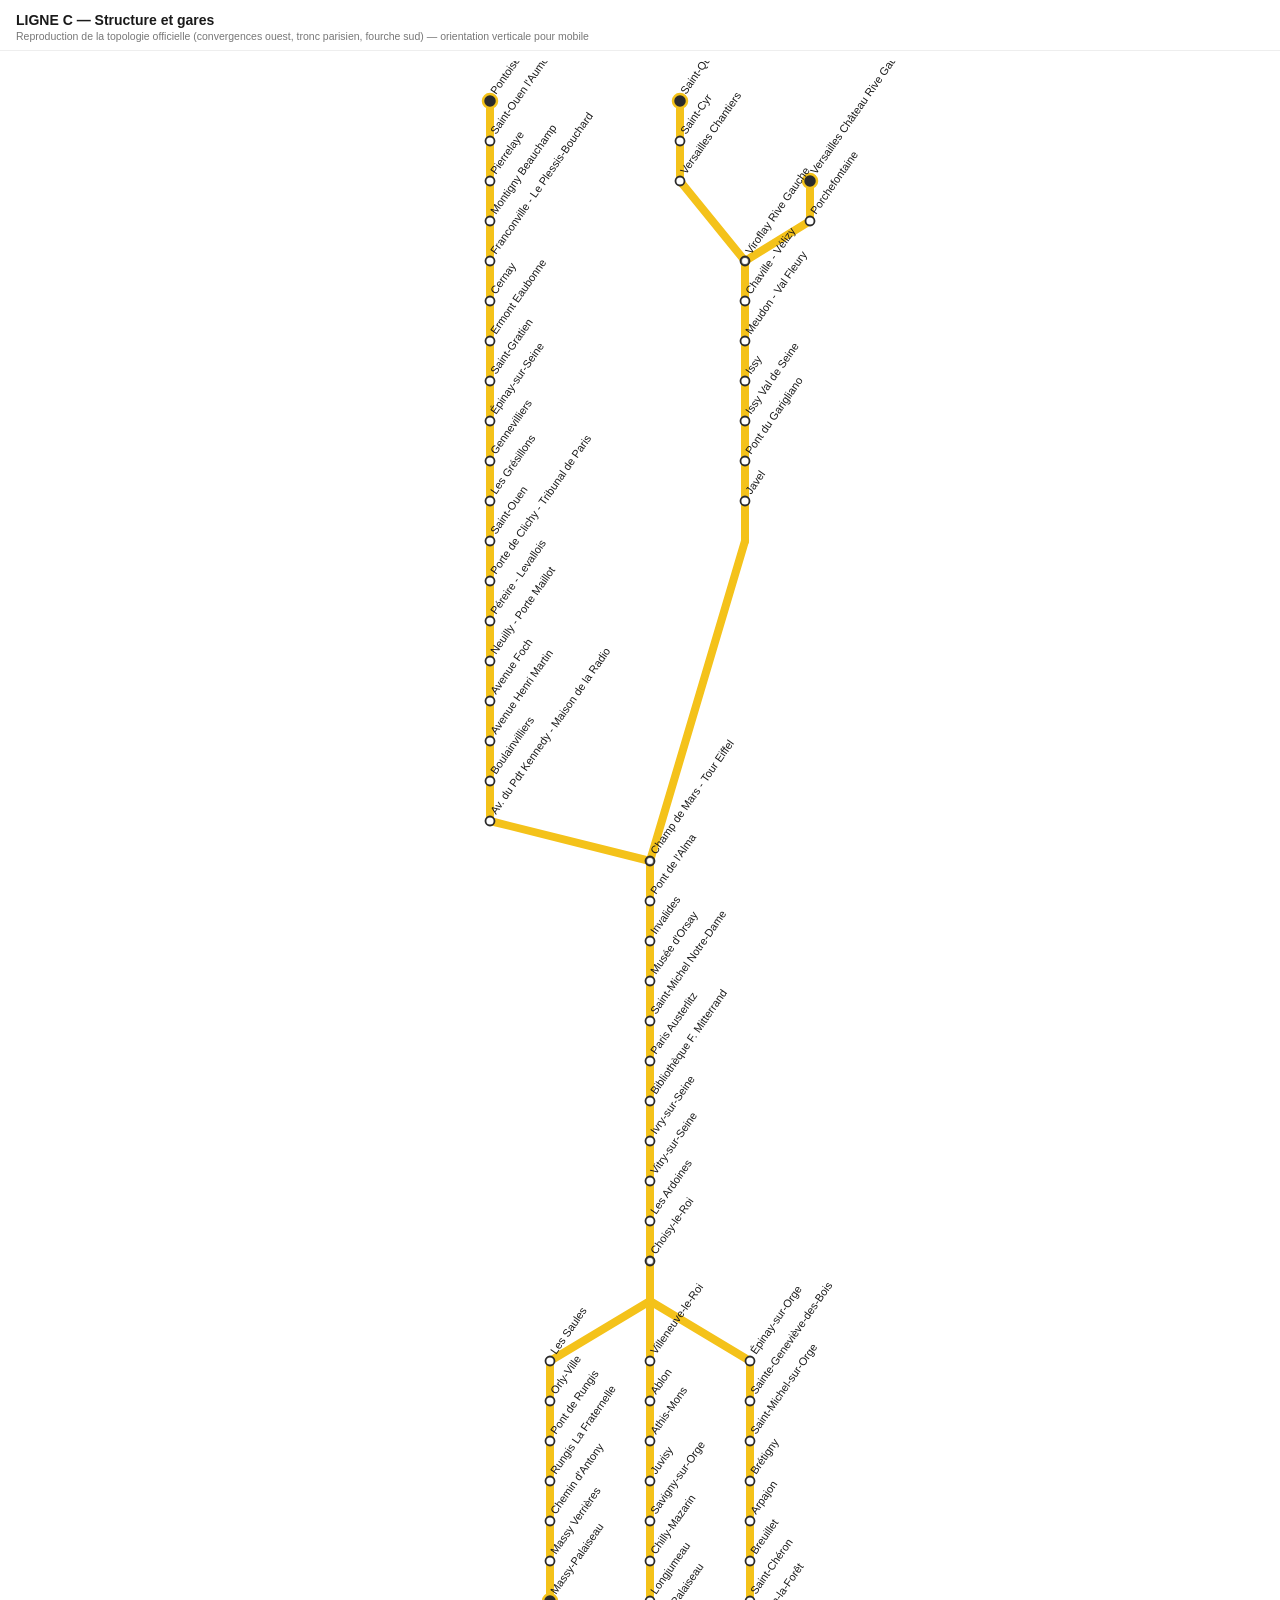
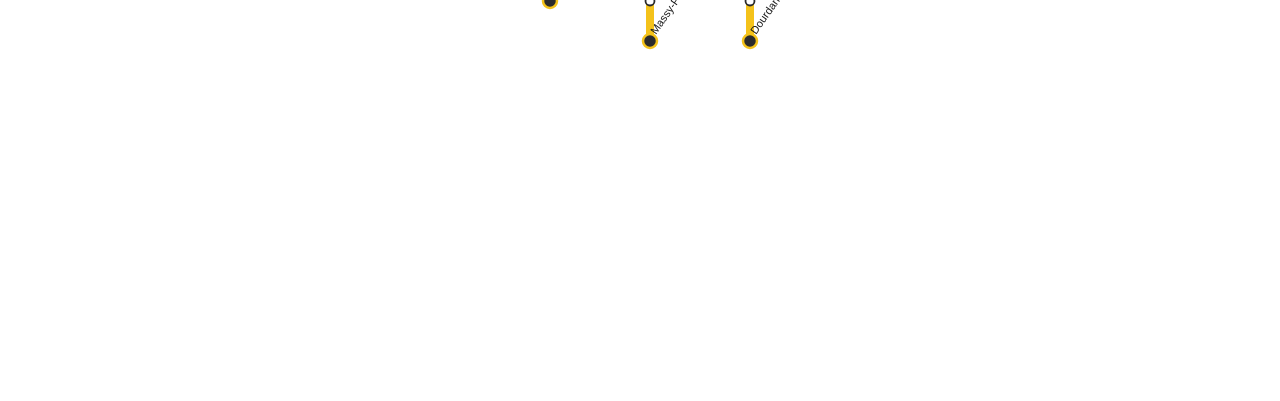
==== commit 0b96ec91: "Reconstruction fidele de la structure (convergences ouest + fourche sud), labels inclines, orientati" ====
--- a/mockup.html
+++ b/mockup.html
@@ -2,275 +2,116 @@
 <html lang="fr">
 <head>
 <meta charset="UTF-8">
-<title>RER C - Mock-up (inspiré du plan officiel)</title>
+<title>RER C - Structure et gares (mock-up)</title>
 <style>
   * { box-sizing: border-box; }
-  body {
-    background: #ffffff;
-    margin: 0;
-    font-family: "Helvetica Neue", Arial, sans-serif;
-    color: #1a1a1a;
+  body { background:#fff; margin:0; font-family:Arial, Helvetica, sans-serif; color:#1a1a1a; }
+  header {
+    position: sticky; top:0; background:#fff; padding:12px 16px 8px;
+    border-bottom:1px solid #eee; z-index:10;
   }
-  header {
-    position: sticky; top: 0; z-index: 20;
-    background: #fff;
-    display: flex; align-items: center; gap: 12px;
-    padding: 12px 20px 10px;
-    border-bottom: 1px solid #e6e6e6;
-  }
-  .logo-c {
-    width: 34px; height: 34px; border-radius: 50%;
-    background: #FFCE00; color: #1a1a1a; border: 2px solid #2b2b2b;
-    display: flex; align-items: center; justify-content: center;
-    font-weight: 800; font-size: 18px; flex-shrink: 0;
-  }
-  header h1 { font-size: 14px; margin: 0; font-weight: 700; letter-spacing: 0.2px; }
-  header p { margin: 0; font-size: 10.5px; color: #6e6e6e; }
+  header h1 { font-size:14px; margin:0; font-weight:700; }
+  header p { margin:2px 0 0; font-size:10.5px; color:#777; }
+  .wrap { display:flex; justify-content:center; padding:10px 6px 200px; overflow-x:auto; }
 
-  .wrap { display: flex; justify-content: center; padding: 20px 10px 100px; overflow-x: auto; }
-
-  .track { stroke: #FFCE00; stroke-width: 7; fill: none; stroke-linecap: round; stroke-linejoin: round; }
-  .track-edge { stroke: #2b2b2b; stroke-width: 10; fill: none; stroke-linecap: round; stroke-linejoin: round; opacity: 0.9; }
-  .spur-line { stroke-dasharray: 2 8; stroke-width: 4; opacity: 0.6; }
-
-  .zoom-frame { fill: none; stroke: #bbb; stroke-width: 1.2; stroke-dasharray: 4 4; rx: 10; }
-  .zoom-label { fill: #9a9a9a; font-size: 9px; letter-spacing: 1px; font-weight: 600; }
-
-  .station-dot { fill: #fff; stroke: #2b2b2b; stroke-width: 1.6; }
-  .station-text { fill: #1a1a1a; font-size: 10.5px; }
-
-  .hub-outer { fill: #fff; stroke: #2b2b2b; stroke-width: 2.2; }
-  .hub-inner { fill: #2b2b2b; }
-  .hub-text { fill: #1a1a1a; font-size: 11.5px; font-weight: 700; }
-  .badge-text { fill: #fff; font-size: 8.5px; font-weight: 700; }
-
-  .terminus-dot { fill: #2b2b2b; stroke: #FFCE00; stroke-width: 2.5; }
-  .terminus-box { fill: #2b2b2b; }
-  .terminus-text { fill: #FFCE00; font-size: 11px; font-weight: 800; letter-spacing: 0.3px; }
-
-  .spur-dot { fill: #6e6e6e; stroke: none; }
-  .lane-title { fill: #6e6e6e; font-size: 11.5px; text-transform: uppercase; letter-spacing: 0.5px; font-weight: 600; }
-  .fork-title { fill: #6e6e6e; font-size: 11px; text-transform: uppercase; letter-spacing: 1px; }
-  .spur-label { fill: #6e6e6e; font-size: 10.5px; font-style: italic; }
-
-  .train-body { fill: #FFCE00; stroke: #2b2b2b; stroke-width: 1.8; }
-
-  .legend { display: flex; gap: 18px; justify-content: center; flex-wrap: wrap; padding: 6px 16px 4px; font-size: 10.5px; color: #6e6e6e; }
-  .legend span { display: inline-flex; align-items: center; gap: 6px; }
-  .lg-dot { width: 10px; height: 10px; border-radius: 50%; background:#fff; border: 1.6px solid #2b2b2b; display:inline-block; }
-  .lg-hub { width: 12px; height: 12px; border-radius: 50%; background:#fff; border: 2.2px solid #2b2b2b; display:inline-block; }
-  .lg-term { width: 10px; height: 10px; border-radius: 50%; background:#2b2b2b; border: 2px solid #FFCE00; display:inline-block; }
-
-  footer {
-    text-align: center; font-size: 10px; color: #6e6e6e;
-    padding: 16px; border-top: 1px solid #eee;
-  }
+  .track { stroke:#F4C21A; stroke-width:8; fill:none; stroke-linecap:round; stroke-linejoin:round; }
+  .station-dot { fill:#fff; stroke:#2b2b2b; stroke-width:1.8; }
+  .terminus-dot { fill:#2b2b2b; stroke:#F4C21A; stroke-width:2.5; }
+  .junction-dot { fill:#fff; stroke:#2b2b2b; stroke-width:1.2; opacity:0.6; }
+  .station-text { font-size:11px; fill:#1a1a1a; }
 </style>
 </head>
 <body>
-
 <header>
-  <div class="logo-c">C</div>
-  <div>
-    <h1>LIGNE C — Mock-up inspiré du plan officiel RATP / SNCF</h1>
-    <p>Gares, correspondances et bifurcations reproduites dans un style proche des schémas Transilien</p>
-  </div>
+  <h1>LIGNE C — Structure et gares</h1>
+  <p>Reproduction de la topologie officielle (convergences ouest, tronc parisien, fourche sud) — orientation verticale pour mobile</p>
 </header>
-
-<div class="legend">
-  <span><i class="lg-dot"></i> Gare normale</span>
-  <span><i class="lg-hub"></i> Gare de correspondance</span>
-  <span><i class="lg-term"></i> Terminus</span>
-</div>
-
 <div class="wrap">
-<svg width="620" height="1628" viewBox="-40 0 620 1628">
-  <defs>
-    <symbol id="train-pill" viewBox="-12 -7.5 24 15">
-      <rect x="-11" y="-6.5" width="22" height="13" rx="6.5" class="train-body"/>
-    </symbol>
-    <path id="motion-orly" d="M 140,60 L 140,104 L 140,148 L 140,192 L 140,236 L 140,280 L 140,324 L 140,368 L 140,412 L 140,456 L 140,500 L 140,544 L 140,588 L 140,632 L 140,676 L 140,720 L 140,764 L 140,808 L 140,852 L 140,896 L 140,940 L 140,984 L 140,1028 L 140,1072 L 140,1072 L 40,1192 L 40,1192 L 40,1236 L 40,1280 L 40,1324 L 40,1368 L 40,1412 L 40,1456" fill="none" stroke="none"/>
-<path id="motion-juvisy_massy" d="M 140,60 L 140,104 L 140,148 L 140,192 L 140,236 L 140,280 L 140,324 L 140,368 L 140,412 L 140,456 L 140,500 L 140,544 L 140,588 L 140,632 L 140,676 L 140,720 L 140,764 L 140,808 L 140,852 L 140,896 L 140,940 L 140,984 L 140,1028 L 140,1072 L 140,1072 L 140,1192 L 140,1192 L 140,1236 L 140,1280 L 140,1324 L 140,1368 L 140,1412 L 140,1456 L 140,1500" fill="none" stroke="none"/>
-<path id="motion-bretigny" d="M 140,60 L 140,104 L 140,148 L 140,192 L 140,236 L 140,280 L 140,324 L 140,368 L 140,412 L 140,456 L 140,500 L 140,544 L 140,588 L 140,632 L 140,676 L 140,720 L 140,764 L 140,808 L 140,852 L 140,896 L 140,940 L 140,984 L 140,1028 L 140,1072 L 140,1072 L 240,1192 L 240,1192 L 240,1236 L 240,1280 L 240,1324 L 240,1368 L 240,1412 L 240,1456 L 240,1500" fill="none" stroke="none"/>
-  </defs>
-
-  <rect x="106" y="38" width="264" height="1056" class="zoom-frame"/>
-<text x="364" y="30" text-anchor="end" class="zoom-label">PARIS INTRA-MUROS</text>
-<path d="M 140,60 L 140,104 L 140,148 L 140,192 L 140,236 L 140,280 L 140,324 L 140,368 L 140,412 L 140,456 L 140,500 L 140,544 L 140,588 L 140,632 L 140,676 L 140,720 L 140,764 L 140,808 L 140,852 L 140,896 L 140,940 L 140,984 L 140,1028 L 140,1072" class="track-edge"/>
-<path d="M 140,60 L 140,104 L 140,148 L 140,192 L 140,236 L 140,280 L 140,324 L 140,368 L 140,412 L 140,456 L 140,500 L 140,544 L 140,588 L 140,632 L 140,676 L 140,720 L 140,764 L 140,808 L 140,852 L 140,896 L 140,940 L 140,984 L 140,1028 L 140,1072" class="track"/>
-<line x1="140" y1="1072" x2="40" y2="1192" class="track-edge"/>
-<line x1="140" y1="1072" x2="40" y2="1192" class="track"/>
-<path d="M 40,1192 L 40,1236 L 40,1280 L 40,1324 L 40,1368 L 40,1412 L 40,1456" class="track-edge"/>
-<path d="M 40,1192 L 40,1236 L 40,1280 L 40,1324 L 40,1368 L 40,1412 L 40,1456" class="track"/>
-<line x1="140" y1="1072" x2="140" y2="1192" class="track-edge"/>
-<line x1="140" y1="1072" x2="140" y2="1192" class="track"/>
-<path d="M 140,1192 L 140,1236 L 140,1280 L 140,1324 L 140,1368 L 140,1412 L 140,1456 L 140,1500" class="track-edge"/>
-<path d="M 140,1192 L 140,1236 L 140,1280 L 140,1324 L 140,1368 L 140,1412 L 140,1456 L 140,1500" class="track"/>
-<line x1="140" y1="1072" x2="240" y2="1192" class="track-edge"/>
-<line x1="140" y1="1072" x2="240" y2="1192" class="track"/>
-<path d="M 240,1192 L 240,1236 L 240,1280 L 240,1324 L 240,1368 L 240,1412 L 240,1456 L 240,1500" class="track-edge"/>
-<path d="M 240,1192 L 240,1236 L 240,1280 L 240,1324 L 240,1368 L 240,1412 L 240,1456 L 240,1500" class="track"/>
-<line x1="140" y1="192" x2="290" y2="172" class="track spur-line"/>
-<line x1="240" y1="1324" x2="390" y2="1364" class="track spur-line"/>
-<circle cx="140" cy="60" r="8" class="terminus-dot"><title>Pontoise</title></circle>
-<rect x="156" y="48" width="64.8" height="24" rx="5" class="terminus-box"/>
-<text x="188.4" y="64.5" text-anchor="middle" class="terminus-text">Pontoise</text>
-<circle cx="140" cy="104" r="4.5" class="station-dot"><title>Saint-Ouen l'Aumône</title></circle>
-<text x="152" y="107.5" class="station-text">Saint-Ouen l'Aumône</text>
-<circle cx="140" cy="148" r="4.5" class="station-dot"><title>Montigny-Beauchamp</title></circle>
-<text x="152" y="151.5" class="station-text">Montigny-Beauchamp</text>
-<circle cx="140" cy="192" r="9" class="hub-outer"><title>Ermont Eaubonne</title></circle>
-<circle cx="140" cy="192" r="4.5" class="hub-inner"/>
-<text x="157" y="189" class="hub-text">Ermont Eaubonne</text>
-<rect x="157" y="194" width="15.2" height="16" rx="8" fill="#9E9E9E" stroke="#fff" stroke-width="0.8"/><text x="164.6" y="205.5" text-anchor="middle" class="badge-text">H</text>
-<circle cx="140" cy="236" r="4.5" class="station-dot"><title>Épinay-sur-Seine</title></circle>
-<text x="152" y="239.5" class="station-text">Épinay-sur-Seine</text>
-<circle cx="140" cy="280" r="4.5" class="station-dot"><title>Gennevilliers</title></circle>
-<text x="152" y="283.5" class="station-text">Gennevilliers</text>
-<circle cx="140" cy="324" r="9" class="hub-outer"><title>Saint-Ouen</title></circle>
-<circle cx="140" cy="324" r="4.5" class="hub-inner"/>
-<text x="157" y="321" class="hub-text">Saint-Ouen</text>
-<rect x="157" y="326" width="27.8" height="16" rx="8" fill="#8E44AD" stroke="#fff" stroke-width="0.8"/><text x="170.9" y="337.5" text-anchor="middle" class="badge-text">M13</text>
-<circle cx="140" cy="368" r="9" class="hub-outer"><title>Porte de Clichy</title></circle>
-<circle cx="140" cy="368" r="4.5" class="hub-inner"/>
-<text x="157" y="365" class="hub-text">Porte de Clichy</text>
-<rect x="157" y="370" width="27.8" height="16" rx="8" fill="#8E44AD" stroke="#fff" stroke-width="0.8"/><text x="170.9" y="381.5" text-anchor="middle" class="badge-text">M13</text><rect x="188.8" y="370" width="27.8" height="16" rx="8" fill="#5B2A86" stroke="#fff" stroke-width="0.8"/><text x="202.7" y="381.5" text-anchor="middle" class="badge-text">M14</text>
-<circle cx="140" cy="412" r="9" class="hub-outer"><title>Péreire Levallois</title></circle>
-<circle cx="140" cy="412" r="4.5" class="hub-inner"/>
-<text x="157" y="409" class="hub-text">Péreire Levallois</text>
-<rect x="157" y="414" width="21.6" height="16" rx="8" fill="#8C6239" stroke="#fff" stroke-width="0.8"/><text x="167.8" y="425.5" text-anchor="middle" class="badge-text">M3</text>
-<circle cx="140" cy="456" r="9" class="hub-outer"><title>Neuilly - Porte Maillot</title></circle>
-<circle cx="140" cy="456" r="4.5" class="hub-inner"/>
-<text x="157" y="453" class="hub-text">Neuilly - Porte Maillot</text>
-<rect x="157" y="458" width="21.6" height="16" rx="8" fill="#F6C200" stroke="#fff" stroke-width="0.8"/><text x="167.8" y="469.5" text-anchor="middle" class="badge-text">M1</text><rect x="178.8" y="458" width="15.2" height="16" rx="8" fill="#C85FA0" stroke="#fff" stroke-width="0.8"/><text x="186.4" y="469.5" text-anchor="middle" class="badge-text">E</text>
-<circle cx="140" cy="500" r="4.5" class="station-dot"><title>Avenue Foch</title></circle>
-<text x="152" y="503.5" class="station-text">Avenue Foch</text>
-<circle cx="140" cy="544" r="9" class="hub-outer"><title>Boulainvilliers</title></circle>
-<circle cx="140" cy="544" r="4.5" class="hub-inner"/>
-<text x="157" y="541" class="hub-text">Boulainvilliers</text>
-<rect x="157" y="546" width="21.6" height="16" rx="8" fill="#B2C000" stroke="#fff" stroke-width="0.8"/><text x="167.8" y="557.5" text-anchor="middle" class="badge-text">M9</text>
-<circle cx="140" cy="588" r="9" class="hub-outer"><title>Javel</title></circle>
-<circle cx="140" cy="588" r="4.5" class="hub-inner"/>
-<text x="157" y="585" class="hub-text">Javel</text>
-<rect x="157" y="590" width="27.8" height="16" rx="8" fill="#D8A438" stroke="#fff" stroke-width="0.8"/><text x="170.9" y="601.5" text-anchor="middle" class="badge-text">M10</text>
-<circle cx="140" cy="632" r="9" class="hub-outer"><title>Champ de Mars - Tour Eiffel</title></circle>
-<circle cx="140" cy="632" r="4.5" class="hub-inner"/>
-<text x="157" y="629" class="hub-text">Champ de Mars - Tour Eiffel</text>
-<rect x="157" y="634" width="21.6" height="16" rx="8" fill="#8FC93A" stroke="#fff" stroke-width="0.8"/><text x="167.8" y="645.5" text-anchor="middle" class="badge-text">M6</text>
-<circle cx="140" cy="676" r="4.5" class="station-dot"><title>Pont de l'Alma</title></circle>
-<text x="152" y="679.5" class="station-text">Pont de l'Alma</text>
-<circle cx="140" cy="720" r="9" class="hub-outer"><title>Invalides</title></circle>
-<circle cx="140" cy="720" r="4.5" class="hub-inner"/>
-<text x="157" y="717" class="hub-text">Invalides</text>
-<rect x="157" y="722" width="21.6" height="16" rx="8" fill="#D896C8" stroke="#fff" stroke-width="0.8"/><text x="167.8" y="733.5" text-anchor="middle" class="badge-text">M8</text><rect x="178.8" y="722" width="27.8" height="16" rx="8" fill="#8E44AD" stroke="#fff" stroke-width="0.8"/><text x="192.7" y="733.5" text-anchor="middle" class="badge-text">M13</text>
-<circle cx="140" cy="764" r="4.5" class="station-dot"><title>Musée d'Orsay</title></circle>
-<text x="152" y="767.5" class="station-text">Musée d'Orsay</text>
-<circle cx="140" cy="808" r="9" class="hub-outer"><title>Saint-Michel Notre-Dame</title></circle>
-<circle cx="140" cy="808" r="4.5" class="hub-inner"/>
-<text x="157" y="805" class="hub-text">Saint-Michel Notre-Dame</text>
-<rect x="157" y="810" width="21.6" height="16" rx="8" fill="#C0407A" stroke="#fff" stroke-width="0.8"/><text x="167.8" y="821.5" text-anchor="middle" class="badge-text">M4</text><rect x="178.8" y="810" width="15.2" height="16" rx="8" fill="#5091CB" stroke="#fff" stroke-width="0.8"/><text x="186.4" y="821.5" text-anchor="middle" class="badge-text">B</text>
-<circle cx="140" cy="852" r="9" class="hub-outer"><title>Paris Austerlitz</title></circle>
-<circle cx="140" cy="852" r="4.5" class="hub-inner"/>
-<text x="157" y="849" class="hub-text">Paris Austerlitz</text>
-<rect x="157" y="854" width="21.6" height="16" rx="8" fill="#F08C3A" stroke="#fff" stroke-width="0.8"/><text x="167.8" y="865.5" text-anchor="middle" class="badge-text">M5</text><rect x="178.8" y="854" width="27.8" height="16" rx="8" fill="#D8A438" stroke="#fff" stroke-width="0.8"/><text x="192.7" y="865.5" text-anchor="middle" class="badge-text">M10</text>
-<circle cx="140" cy="896" r="9" class="hub-outer"><title>Bibliothèque F. Mitterrand</title></circle>
-<circle cx="140" cy="896" r="4.5" class="hub-inner"/>
-<text x="157" y="893" class="hub-text">Bibliothèque F. Mitterrand</text>
-<rect x="157" y="898" width="27.8" height="16" rx="8" fill="#5B2A86" stroke="#fff" stroke-width="0.8"/><text x="170.9" y="909.5" text-anchor="middle" class="badge-text">M14</text>
-<circle cx="140" cy="940" r="4.5" class="station-dot"><title>Ivry-sur-Seine</title></circle>
-<text x="152" y="943.5" class="station-text">Ivry-sur-Seine</text>
-<circle cx="140" cy="984" r="4.5" class="station-dot"><title>Vitry-sur-Seine</title></circle>
-<text x="152" y="987.5" class="station-text">Vitry-sur-Seine</text>
-<circle cx="140" cy="1028" r="4.5" class="station-dot"><title>Les Ardoines</title></circle>
-<text x="152" y="1031.5" class="station-text">Les Ardoines</text>
-<circle cx="140" cy="1072" r="9" class="hub-outer"><title>Choisy-le-Roi</title></circle>
-<circle cx="140" cy="1072" r="4.5" class="hub-inner"/>
-<text x="157" y="1069" class="hub-text">Choisy-le-Roi</text>
-<circle cx="40" cy="1192" r="4.5" class="station-dot"><title>Les Saules</title></circle>
-<text x="52" y="1195.5" class="station-text">Les Saules</text>
-<circle cx="40" cy="1236" r="4.5" class="station-dot"><title>Orly-Ville</title></circle>
-<text x="52" y="1239.5" class="station-text">Orly-Ville</text>
-<circle cx="40" cy="1280" r="9" class="hub-outer"><title>Pont de Rungis</title></circle>
-<circle cx="40" cy="1280" r="4.5" class="hub-inner"/>
-<text x="57" y="1277" class="hub-text">Pont de Rungis</text>
-<rect x="57" y="1282" width="34.8" height="16" rx="8" fill="#4B4B9E" stroke="#fff" stroke-width="0.8"/><text x="74.4" y="1293.5" text-anchor="middle" class="badge-text">Orly</text>
-<circle cx="40" cy="1324" r="4.5" class="station-dot"><title>Rungis La Fraternelle</title></circle>
-<text x="52" y="1327.5" class="station-text">Rungis La Fraternelle</text>
-<circle cx="40" cy="1368" r="4.5" class="station-dot"><title>Chemin d'Antony</title></circle>
-<text x="52" y="1371.5" class="station-text">Chemin d'Antony</text>
-<circle cx="40" cy="1412" r="4.5" class="station-dot"><title>Massy Verrières</title></circle>
-<text x="52" y="1415.5" class="station-text">Massy Verrières</text>
-<circle cx="40" cy="1456" r="8" class="terminus-dot"><title>Massy-Palaiseau</title></circle>
-<rect x="56" y="1444" width="98.8" height="24" rx="5" class="terminus-box"/>
-<text x="105.4" y="1460.5" text-anchor="middle" class="terminus-text">Massy-Palaiseau</text>
-<circle cx="140" cy="1192" r="4.5" class="station-dot"><title>Villeneuve-le-Roi</title></circle>
-<text x="152" y="1195.5" class="station-text">Villeneuve-le-Roi</text>
-<circle cx="140" cy="1236" r="4.5" class="station-dot"><title>Ablon</title></circle>
-<text x="152" y="1239.5" class="station-text">Ablon</text>
-<circle cx="140" cy="1280" r="4.5" class="station-dot"><title>Athis-Mons</title></circle>
-<text x="152" y="1283.5" class="station-text">Athis-Mons</text>
-<circle cx="140" cy="1324" r="9" class="hub-outer"><title>Juvisy</title></circle>
-<circle cx="140" cy="1324" r="4.5" class="hub-inner"/>
-<text x="157" y="1321" class="hub-text">Juvisy</text>
-<rect x="157" y="1326" width="15.2" height="16" rx="8" fill="#00A651" stroke="#fff" stroke-width="0.8"/><text x="164.6" y="1337.5" text-anchor="middle" class="badge-text">D</text>
-<circle cx="140" cy="1368" r="4.5" class="station-dot"><title>Savigny-sur-Orge</title></circle>
-<text x="152" y="1371.5" class="station-text">Savigny-sur-Orge</text>
-<circle cx="140" cy="1412" r="4.5" class="station-dot"><title>Chilly-Mazarin</title></circle>
-<text x="152" y="1415.5" class="station-text">Chilly-Mazarin</text>
-<circle cx="140" cy="1456" r="4.5" class="station-dot"><title>Longjumeau</title></circle>
-<text x="152" y="1459.5" class="station-text">Longjumeau</text>
-<circle cx="140" cy="1500" r="8" class="terminus-dot"><title>Massy-Palaiseau</title></circle>
-<rect x="156" y="1488" width="98.8" height="24" rx="5" class="terminus-box"/>
-<text x="205.4" y="1504.5" text-anchor="middle" class="terminus-text">Massy-Palaiseau</text>
-<circle cx="240" cy="1192" r="4.5" class="station-dot"><title>Épinay-sur-Orge</title></circle>
-<text x="252" y="1195.5" class="station-text">Épinay-sur-Orge</text>
-<circle cx="240" cy="1236" r="4.5" class="station-dot"><title>Sainte-Geneviève-des-Bois</title></circle>
-<text x="252" y="1239.5" class="station-text">Sainte-Geneviève-des-Bois</text>
-<circle cx="240" cy="1280" r="4.5" class="station-dot"><title>Saint-Michel-sur-Orge</title></circle>
-<text x="252" y="1283.5" class="station-text">Saint-Michel-sur-Orge</text>
-<circle cx="240" cy="1324" r="9" class="hub-outer"><title>Brétigny</title></circle>
-<circle cx="240" cy="1324" r="4.5" class="hub-inner"/>
-<text x="257" y="1321" class="hub-text">Brétigny</text>
-<circle cx="240" cy="1368" r="4.5" class="station-dot"><title>Arpajon</title></circle>
-<text x="252" y="1371.5" class="station-text">Arpajon</text>
-<circle cx="240" cy="1412" r="4.5" class="station-dot"><title>Breuillet</title></circle>
-<text x="252" y="1415.5" class="station-text">Breuillet</text>
-<circle cx="240" cy="1456" r="4.5" class="station-dot"><title>Saint-Chéron</title></circle>
-<text x="252" y="1459.5" class="station-text">Saint-Chéron</text>
-<circle cx="240" cy="1500" r="8" class="terminus-dot"><title>Dourdan-la-Forêt</title></circle>
-<rect x="256" y="1488" width="114.6" height="24" rx="5" class="terminus-box"/>
-<text x="313.3" y="1504.5" text-anchor="middle" class="terminus-text">Dourdan-la-Forêt</text>
-<text x="40" y="1166" class="lane-title" text-anchor="middle">via Orly</text>
-<text x="140" y="1166" class="lane-title" text-anchor="middle">via Juvisy → Massy</text>
-<text x="240" y="1166" class="lane-title" text-anchor="middle">via Juvisy → Brétigny</text>
-<circle cx="290" cy="172" r="3" class="spur-dot"/>
-<text x="299" y="172" class="spur-label">vers Versailles-Château RG / Saint-Quentin</text>
-<circle cx="390" cy="1364" r="3" class="spur-dot"/>
-<text x="399" y="1364" class="spur-label">vers Saint-Martin-d'Étampes</text>
-<text x="140" y="1122" class="fork-title" text-anchor="middle">la ligne se divise en 3 itinéraires vers le sud</text>
-
-  <use href="#train-pill" width="24" height="15" x="-12" y="-7.5">
-  <animateMotion dur="34s" begin="0s" repeatCount="indefinite" rotate="auto">
-    <mpath href="#motion-orly"/>
-  </animateMotion>
-</use>
-<use href="#train-pill" width="24" height="15" x="-12" y="-7.5">
-  <animateMotion dur="30s" begin="-12s" repeatCount="indefinite" rotate="auto">
-    <mpath href="#motion-juvisy_massy"/>
-  </animateMotion>
-</use>
-<use href="#train-pill" width="24" height="15" x="-12" y="-7.5">
-  <animateMotion dur="38s" begin="-20s" repeatCount="indefinite" rotate="auto">
-    <mpath href="#motion-bretigny"/>
-  </animateMotion>
-</use>
-
+<svg width="700" height="1740" viewBox="-140 0 700 1740">
+<path d="M 60,40 L 60,80 L 60,120 L 60,160 L 60,200 L 60,240 L 60,280 L 60,320 L 60,360 L 60,400 L 60,440 L 60,480 L 60,520 L 60,560 L 60,600 L 60,640 L 60,680 L 60,720 L 60,760" class="track"/>
+<line x1="60" y1="760" x2="220" y2="800" class="track"/>
+<path d="M 250,40 L 250,80 L 250,120" class="track"/>
+<line x1="250" y1="120" x2="315.0" y2="200" class="track"/>
+<path d="M 380,120 L 380,160" class="track"/>
+<line x1="380" y1="160" x2="315.0" y2="200" class="track"/>
+<path d="M 315.0,200 L 315.0,240 L 315.0,280 L 315.0,320 L 315.0,360 L 315.0,400 L 315.0,440 L 315.0,480" class="track"/>
+<line x1="315.0" y1="480" x2="220" y2="800" class="track"/>
+<path d="M 220,800 L 220,840 L 220,880 L 220,920 L 220,960 L 220,1000 L 220,1040 L 220,1080 L 220,1120 L 220,1160 L 220,1200 L 220,1240" class="track"/>
+<line x1="220" y1="1240" x2="120" y2="1300" class="track"/>
+<path d="M 120,1300 L 120,1340 L 120,1380 L 120,1420 L 120,1460 L 120,1500 L 120,1540" class="track"/>
+<line x1="220" y1="1240" x2="220" y2="1300" class="track"/>
+<path d="M 220,1300 L 220,1340 L 220,1380 L 220,1420 L 220,1460 L 220,1500 L 220,1540 L 220,1580" class="track"/>
+<line x1="220" y1="1240" x2="320" y2="1300" class="track"/>
+<path d="M 320,1300 L 320,1340 L 320,1380 L 320,1420 L 320,1460 L 320,1500 L 320,1540 L 320,1580" class="track"/>
+<circle cx="60" cy="40" r="7" class="terminus-dot"/><text x="66" y="34" class="station-text" transform="rotate(-55 66 34)">Pontoise</text>
+<circle cx="60" cy="80" r="4.5" class="station-dot"/><text x="66" y="74" class="station-text" transform="rotate(-55 66 74)">Saint-Ouen l'Aumône</text>
+<circle cx="60" cy="120" r="4.5" class="station-dot"/><text x="66" y="114" class="station-text" transform="rotate(-55 66 114)">Pierrelaye</text>
+<circle cx="60" cy="160" r="4.5" class="station-dot"/><text x="66" y="154" class="station-text" transform="rotate(-55 66 154)">Montigny Beauchamp</text>
+<circle cx="60" cy="200" r="4.5" class="station-dot"/><text x="66" y="194" class="station-text" transform="rotate(-55 66 194)">Franconville - Le Plessis-Bouchard</text>
+<circle cx="60" cy="240" r="4.5" class="station-dot"/><text x="66" y="234" class="station-text" transform="rotate(-55 66 234)">Cernay</text>
+<circle cx="60" cy="280" r="4.5" class="station-dot"/><text x="66" y="274" class="station-text" transform="rotate(-55 66 274)">Ermont Eaubonne</text>
+<circle cx="60" cy="320" r="4.5" class="station-dot"/><text x="66" y="314" class="station-text" transform="rotate(-55 66 314)">Saint-Gratien</text>
+<circle cx="60" cy="360" r="4.5" class="station-dot"/><text x="66" y="354" class="station-text" transform="rotate(-55 66 354)">Épinay-sur-Seine</text>
+<circle cx="60" cy="400" r="4.5" class="station-dot"/><text x="66" y="394" class="station-text" transform="rotate(-55 66 394)">Gennevilliers</text>
+<circle cx="60" cy="440" r="4.5" class="station-dot"/><text x="66" y="434" class="station-text" transform="rotate(-55 66 434)">Les Grésillons</text>
+<circle cx="60" cy="480" r="4.5" class="station-dot"/><text x="66" y="474" class="station-text" transform="rotate(-55 66 474)">Saint-Ouen</text>
+<circle cx="60" cy="520" r="4.5" class="station-dot"/><text x="66" y="514" class="station-text" transform="rotate(-55 66 514)">Porte de Clichy - Tribunal de Paris</text>
+<circle cx="60" cy="560" r="4.5" class="station-dot"/><text x="66" y="554" class="station-text" transform="rotate(-55 66 554)">Péreire - Levallois</text>
+<circle cx="60" cy="600" r="4.5" class="station-dot"/><text x="66" y="594" class="station-text" transform="rotate(-55 66 594)">Neuilly - Porte Maillot</text>
+<circle cx="60" cy="640" r="4.5" class="station-dot"/><text x="66" y="634" class="station-text" transform="rotate(-55 66 634)">Avenue Foch</text>
+<circle cx="60" cy="680" r="4.5" class="station-dot"/><text x="66" y="674" class="station-text" transform="rotate(-55 66 674)">Avenue Henri Martin</text>
+<circle cx="60" cy="720" r="4.5" class="station-dot"/><text x="66" y="714" class="station-text" transform="rotate(-55 66 714)">Boulainvilliers</text>
+<circle cx="60" cy="760" r="4.5" class="station-dot"/><text x="66" y="754" class="station-text" transform="rotate(-55 66 754)">Av. du Pdt Kennedy - Maison de la Radio</text>
+<circle cx="250" cy="40" r="7" class="terminus-dot"/><text x="256" y="34" class="station-text" transform="rotate(-55 256 34)">Saint-Quentin-en-Yvelines</text>
+<circle cx="250" cy="80" r="4.5" class="station-dot"/><text x="256" y="74" class="station-text" transform="rotate(-55 256 74)">Saint-Cyr</text>
+<circle cx="250" cy="120" r="4.5" class="station-dot"/><text x="256" y="114" class="station-text" transform="rotate(-55 256 114)">Versailles Chantiers</text>
+<circle cx="380" cy="120" r="7" class="terminus-dot"/><text x="386" y="114" class="station-text" transform="rotate(-55 386 114)">Versailles Château Rive Gauche</text>
+<circle cx="380" cy="160" r="4.5" class="station-dot"/><text x="386" y="154" class="station-text" transform="rotate(-55 386 154)">Porchefontaine</text>
+<circle cx="315.0" cy="200" r="4.5" class="station-dot"/><text x="321.0" y="194" class="station-text" transform="rotate(-55 321.0 194)">Viroflay Rive Gauche</text>
+<circle cx="315.0" cy="240" r="4.5" class="station-dot"/><text x="321.0" y="234" class="station-text" transform="rotate(-55 321.0 234)">Chaville - Vélizy</text>
+<circle cx="315.0" cy="280" r="4.5" class="station-dot"/><text x="321.0" y="274" class="station-text" transform="rotate(-55 321.0 274)">Meudon - Val Fleury</text>
+<circle cx="315.0" cy="320" r="4.5" class="station-dot"/><text x="321.0" y="314" class="station-text" transform="rotate(-55 321.0 314)">Issy</text>
+<circle cx="315.0" cy="360" r="4.5" class="station-dot"/><text x="321.0" y="354" class="station-text" transform="rotate(-55 321.0 354)">Issy Val de Seine</text>
+<circle cx="315.0" cy="400" r="4.5" class="station-dot"/><text x="321.0" y="394" class="station-text" transform="rotate(-55 321.0 394)">Pont du Garigliano</text>
+<circle cx="315.0" cy="440" r="4.5" class="station-dot"/><text x="321.0" y="434" class="station-text" transform="rotate(-55 321.0 434)">Javel</text>
+<circle cx="220" cy="800" r="4.5" class="station-dot"/><text x="226" y="794" class="station-text" transform="rotate(-55 226 794)">Champ de Mars - Tour Eiffel</text>
+<circle cx="220" cy="840" r="4.5" class="station-dot"/><text x="226" y="834" class="station-text" transform="rotate(-55 226 834)">Pont de l'Alma</text>
+<circle cx="220" cy="880" r="4.5" class="station-dot"/><text x="226" y="874" class="station-text" transform="rotate(-55 226 874)">Invalides</text>
+<circle cx="220" cy="920" r="4.5" class="station-dot"/><text x="226" y="914" class="station-text" transform="rotate(-55 226 914)">Musée d'Orsay</text>
+<circle cx="220" cy="960" r="4.5" class="station-dot"/><text x="226" y="954" class="station-text" transform="rotate(-55 226 954)">Saint-Michel Notre-Dame</text>
+<circle cx="220" cy="1000" r="4.5" class="station-dot"/><text x="226" y="994" class="station-text" transform="rotate(-55 226 994)">Paris Austerlitz</text>
+<circle cx="220" cy="1040" r="4.5" class="station-dot"/><text x="226" y="1034" class="station-text" transform="rotate(-55 226 1034)">Bibliothèque F. Mitterrand</text>
+<circle cx="220" cy="1080" r="4.5" class="station-dot"/><text x="226" y="1074" class="station-text" transform="rotate(-55 226 1074)">Ivry-sur-Seine</text>
+<circle cx="220" cy="1120" r="4.5" class="station-dot"/><text x="226" y="1114" class="station-text" transform="rotate(-55 226 1114)">Vitry-sur-Seine</text>
+<circle cx="220" cy="1160" r="4.5" class="station-dot"/><text x="226" y="1154" class="station-text" transform="rotate(-55 226 1154)">Les Ardoines</text>
+<circle cx="220" cy="1200" r="4.5" class="station-dot"/><text x="226" y="1194" class="station-text" transform="rotate(-55 226 1194)">Choisy-le-Roi</text>
+<circle cx="120" cy="1300" r="4.5" class="station-dot"/><text x="126" y="1294" class="station-text" transform="rotate(-55 126 1294)">Les Saules</text>
+<circle cx="120" cy="1340" r="4.5" class="station-dot"/><text x="126" y="1334" class="station-text" transform="rotate(-55 126 1334)">Orly-Ville</text>
+<circle cx="120" cy="1380" r="4.5" class="station-dot"/><text x="126" y="1374" class="station-text" transform="rotate(-55 126 1374)">Pont de Rungis</text>
+<circle cx="120" cy="1420" r="4.5" class="station-dot"/><text x="126" y="1414" class="station-text" transform="rotate(-55 126 1414)">Rungis La Fraternelle</text>
+<circle cx="120" cy="1460" r="4.5" class="station-dot"/><text x="126" y="1454" class="station-text" transform="rotate(-55 126 1454)">Chemin d'Antony</text>
+<circle cx="120" cy="1500" r="4.5" class="station-dot"/><text x="126" y="1494" class="station-text" transform="rotate(-55 126 1494)">Massy Verrières</text>
+<circle cx="120" cy="1540" r="7" class="terminus-dot"/><text x="126" y="1534" class="station-text" transform="rotate(-55 126 1534)">Massy-Palaiseau</text>
+<circle cx="220" cy="1300" r="4.5" class="station-dot"/><text x="226" y="1294" class="station-text" transform="rotate(-55 226 1294)">Villeneuve-le-Roi</text>
+<circle cx="220" cy="1340" r="4.5" class="station-dot"/><text x="226" y="1334" class="station-text" transform="rotate(-55 226 1334)">Ablon</text>
+<circle cx="220" cy="1380" r="4.5" class="station-dot"/><text x="226" y="1374" class="station-text" transform="rotate(-55 226 1374)">Athis-Mons</text>
+<circle cx="220" cy="1420" r="4.5" class="station-dot"/><text x="226" y="1414" class="station-text" transform="rotate(-55 226 1414)">Juvisy</text>
+<circle cx="220" cy="1460" r="4.5" class="station-dot"/><text x="226" y="1454" class="station-text" transform="rotate(-55 226 1454)">Savigny-sur-Orge</text>
+<circle cx="220" cy="1500" r="4.5" class="station-dot"/><text x="226" y="1494" class="station-text" transform="rotate(-55 226 1494)">Chilly-Mazarin</text>
+<circle cx="220" cy="1540" r="4.5" class="station-dot"/><text x="226" y="1534" class="station-text" transform="rotate(-55 226 1534)">Longjumeau</text>
+<circle cx="220" cy="1580" r="7" class="terminus-dot"/><text x="226" y="1574" class="station-text" transform="rotate(-55 226 1574)">Massy-Palaiseau</text>
+<circle cx="320" cy="1300" r="4.5" class="station-dot"/><text x="326" y="1294" class="station-text" transform="rotate(-55 326 1294)">Épinay-sur-Orge</text>
+<circle cx="320" cy="1340" r="4.5" class="station-dot"/><text x="326" y="1334" class="station-text" transform="rotate(-55 326 1334)">Sainte-Geneviève-des-Bois</text>
+<circle cx="320" cy="1380" r="4.5" class="station-dot"/><text x="326" y="1374" class="station-text" transform="rotate(-55 326 1374)">Saint-Michel-sur-Orge</text>
+<circle cx="320" cy="1420" r="4.5" class="station-dot"/><text x="326" y="1414" class="station-text" transform="rotate(-55 326 1414)">Brétigny</text>
+<circle cx="320" cy="1460" r="4.5" class="station-dot"/><text x="326" y="1454" class="station-text" transform="rotate(-55 326 1454)">Arpajon</text>
+<circle cx="320" cy="1500" r="4.5" class="station-dot"/><text x="326" y="1494" class="station-text" transform="rotate(-55 326 1494)">Breuillet</text>
+<circle cx="320" cy="1540" r="4.5" class="station-dot"/><text x="326" y="1534" class="station-text" transform="rotate(-55 326 1534)">Saint-Chéron</text>
+<circle cx="320" cy="1580" r="7" class="terminus-dot"/><text x="326" y="1574" class="station-text" transform="rotate(-55 326 1574)">Dourdan-la-Forêt</text>
+<circle cx="315.0" cy="200" r="3.5" class="junction-dot"/>
+<circle cx="220" cy="800" r="3.5" class="junction-dot"/>
+<circle cx="220" cy="1200" r="3.5" class="junction-dot"/>
 </svg>
 </div>
-
-<footer>
-  Mock-up statique — gares, correspondances (M/RER) et bifurcations reproduites dans l'esprit des plans officiels RATP/SNCF Transilien. Positions réelles fournies ensuite par l'API PRIM (IDFM).
-</footer>
-
 </body>
 </html>
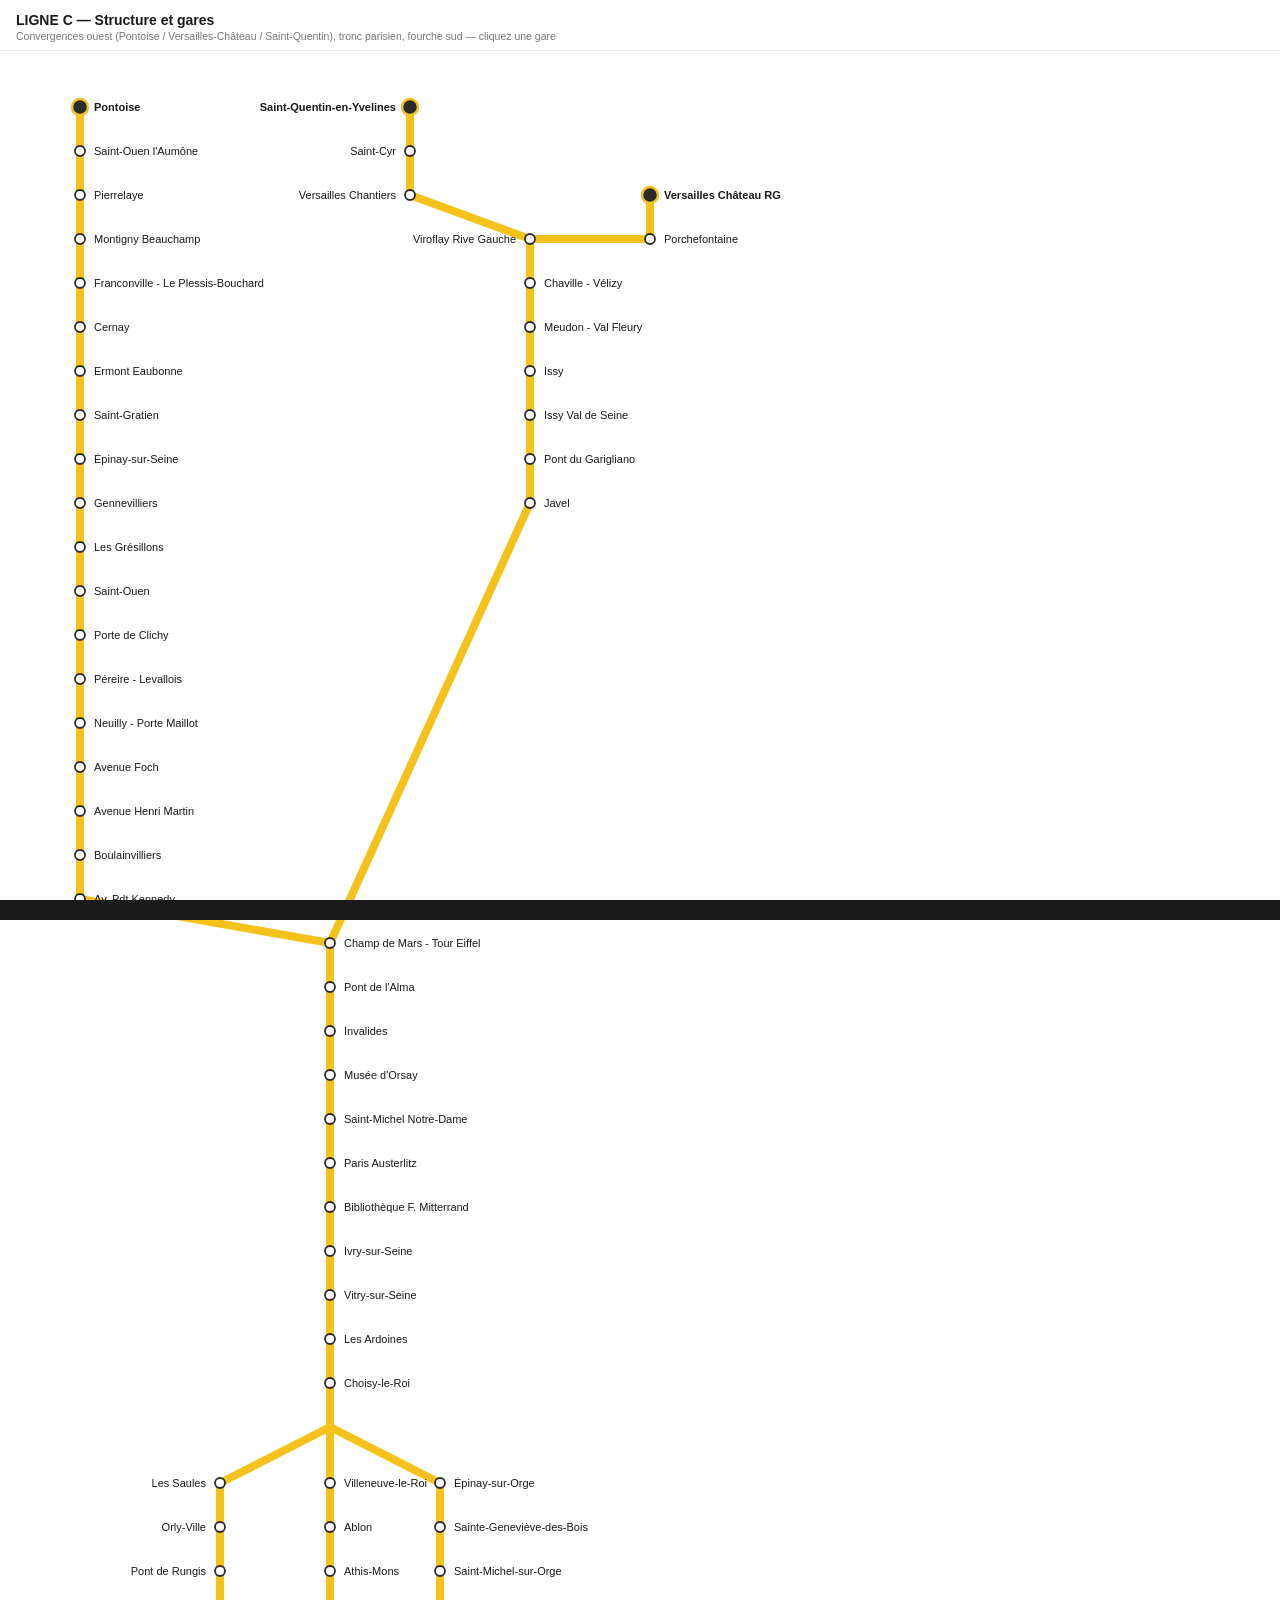
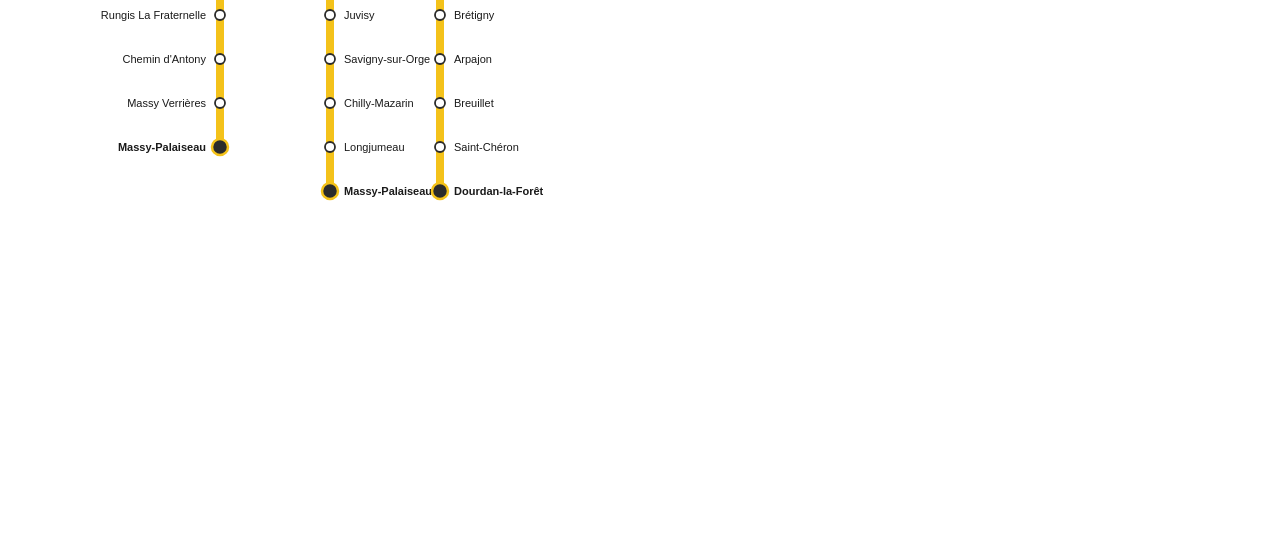
==== commit 6d5d9b4c: "Labels horizontaux au lieu d'inclines, gares cliquables avec data-id pour interactivite future" ====
--- a/mockup.html
+++ b/mockup.html
@@ -2,7 +2,7 @@
 <html lang="fr">
 <head>
 <meta charset="UTF-8">
-<title>RER C - Structure et gares (mock-up)</title>
+<title>RER C - Structure et gares</title>
 <style>
   * { box-sizing: border-box; }
   body { background:#fff; margin:0; font-family:Arial, Helvetica, sans-serif; color:#1a1a1a; }
@@ -12,106 +12,144 @@
   }
   header h1 { font-size:14px; margin:0; font-weight:700; }
   header p { margin:2px 0 0; font-size:10.5px; color:#777; }
-  .wrap { display:flex; justify-content:center; padding:10px 6px 200px; overflow-x:auto; }
+  .wrap { padding:16px 10px 220px; overflow-x:auto; }
 
   .track { stroke:#F4C21A; stroke-width:8; fill:none; stroke-linecap:round; stroke-linejoin:round; }
-  .station-dot { fill:#fff; stroke:#2b2b2b; stroke-width:1.8; }
-  .terminus-dot { fill:#2b2b2b; stroke:#F4C21A; stroke-width:2.5; }
-  .junction-dot { fill:#fff; stroke:#2b2b2b; stroke-width:1.2; opacity:0.6; }
-  .station-text { font-size:11px; fill:#1a1a1a; }
+  .station-dot { fill:#fff; stroke:#2b2b2b; stroke-width:1.8; pointer-events:none; }
+  .terminus-dot { fill:#2b2b2b; stroke:#F4C21A; stroke-width:2.5; pointer-events:none; }
+  .station-text { font-size:11px; fill:#1a1a1a; pointer-events:none; }
+  .hit-area { fill:transparent; cursor:pointer; }
+  .station:hover .station-dot { stroke:#F4C21A; fill:#F4C21A; }
+  .station:hover .station-text { font-weight:700; }
+  .station.selected .station-dot { fill:#1a1a1a; stroke:#F4C21A; }
+  .train { fill:#e23; stroke:#fff; stroke-width:1.5; }
+
+  #info-panel {
+    position: fixed; bottom:0; left:0; right:0; background:#1a1a1a; color:#fff;
+    padding:10px 16px; font-size:12px; transform: translateY(100%);
+    transition: transform 0.2s ease; z-index: 20;
+  }
+  #info-panel.open { transform: translateY(0); }
 </style>
 </head>
 <body>
 <header>
   <h1>LIGNE C — Structure et gares</h1>
-  <p>Reproduction de la topologie officielle (convergences ouest, tronc parisien, fourche sud) — orientation verticale pour mobile</p>
+  <p>Convergences ouest (Pontoise / Versailles-Château / Saint-Quentin), tronc parisien, fourche sud — cliquez une gare</p>
 </header>
 <div class="wrap">
-<svg width="700" height="1740" viewBox="-140 0 700 1740">
-<path d="M 60,40 L 60,80 L 60,120 L 60,160 L 60,200 L 60,240 L 60,280 L 60,320 L 60,360 L 60,400 L 60,440 L 60,480 L 60,520 L 60,560 L 60,600 L 60,640 L 60,680 L 60,720 L 60,760" class="track"/>
-<line x1="60" y1="760" x2="220" y2="800" class="track"/>
-<path d="M 250,40 L 250,80 L 250,120" class="track"/>
-<line x1="250" y1="120" x2="315.0" y2="200" class="track"/>
-<path d="M 380,120 L 380,160" class="track"/>
-<line x1="380" y1="160" x2="315.0" y2="200" class="track"/>
-<path d="M 315.0,200 L 315.0,240 L 315.0,280 L 315.0,320 L 315.0,360 L 315.0,400 L 315.0,440 L 315.0,480" class="track"/>
-<line x1="315.0" y1="480" x2="220" y2="800" class="track"/>
-<path d="M 220,800 L 220,840 L 220,880 L 220,920 L 220,960 L 220,1000 L 220,1040 L 220,1080 L 220,1120 L 220,1160 L 220,1200 L 220,1240" class="track"/>
-<line x1="220" y1="1240" x2="120" y2="1300" class="track"/>
-<path d="M 120,1300 L 120,1340 L 120,1380 L 120,1420 L 120,1460 L 120,1500 L 120,1540" class="track"/>
-<line x1="220" y1="1240" x2="220" y2="1300" class="track"/>
-<path d="M 220,1300 L 220,1340 L 220,1380 L 220,1420 L 220,1460 L 220,1500 L 220,1540 L 220,1580" class="track"/>
-<line x1="220" y1="1240" x2="320" y2="1300" class="track"/>
-<path d="M 320,1300 L 320,1340 L 320,1380 L 320,1420 L 320,1460 L 320,1500 L 320,1540 L 320,1580" class="track"/>
-<circle cx="60" cy="40" r="7" class="terminus-dot"/><text x="66" y="34" class="station-text" transform="rotate(-55 66 34)">Pontoise</text>
-<circle cx="60" cy="80" r="4.5" class="station-dot"/><text x="66" y="74" class="station-text" transform="rotate(-55 66 74)">Saint-Ouen l'Aumône</text>
-<circle cx="60" cy="120" r="4.5" class="station-dot"/><text x="66" y="114" class="station-text" transform="rotate(-55 66 114)">Pierrelaye</text>
-<circle cx="60" cy="160" r="4.5" class="station-dot"/><text x="66" y="154" class="station-text" transform="rotate(-55 66 154)">Montigny Beauchamp</text>
-<circle cx="60" cy="200" r="4.5" class="station-dot"/><text x="66" y="194" class="station-text" transform="rotate(-55 66 194)">Franconville - Le Plessis-Bouchard</text>
-<circle cx="60" cy="240" r="4.5" class="station-dot"/><text x="66" y="234" class="station-text" transform="rotate(-55 66 234)">Cernay</text>
-<circle cx="60" cy="280" r="4.5" class="station-dot"/><text x="66" y="274" class="station-text" transform="rotate(-55 66 274)">Ermont Eaubonne</text>
-<circle cx="60" cy="320" r="4.5" class="station-dot"/><text x="66" y="314" class="station-text" transform="rotate(-55 66 314)">Saint-Gratien</text>
-<circle cx="60" cy="360" r="4.5" class="station-dot"/><text x="66" y="354" class="station-text" transform="rotate(-55 66 354)">Épinay-sur-Seine</text>
-<circle cx="60" cy="400" r="4.5" class="station-dot"/><text x="66" y="394" class="station-text" transform="rotate(-55 66 394)">Gennevilliers</text>
-<circle cx="60" cy="440" r="4.5" class="station-dot"/><text x="66" y="434" class="station-text" transform="rotate(-55 66 434)">Les Grésillons</text>
-<circle cx="60" cy="480" r="4.5" class="station-dot"/><text x="66" y="474" class="station-text" transform="rotate(-55 66 474)">Saint-Ouen</text>
-<circle cx="60" cy="520" r="4.5" class="station-dot"/><text x="66" y="514" class="station-text" transform="rotate(-55 66 514)">Porte de Clichy - Tribunal de Paris</text>
-<circle cx="60" cy="560" r="4.5" class="station-dot"/><text x="66" y="554" class="station-text" transform="rotate(-55 66 554)">Péreire - Levallois</text>
-<circle cx="60" cy="600" r="4.5" class="station-dot"/><text x="66" y="594" class="station-text" transform="rotate(-55 66 594)">Neuilly - Porte Maillot</text>
-<circle cx="60" cy="640" r="4.5" class="station-dot"/><text x="66" y="634" class="station-text" transform="rotate(-55 66 634)">Avenue Foch</text>
-<circle cx="60" cy="680" r="4.5" class="station-dot"/><text x="66" y="674" class="station-text" transform="rotate(-55 66 674)">Avenue Henri Martin</text>
-<circle cx="60" cy="720" r="4.5" class="station-dot"/><text x="66" y="714" class="station-text" transform="rotate(-55 66 714)">Boulainvilliers</text>
-<circle cx="60" cy="760" r="4.5" class="station-dot"/><text x="66" y="754" class="station-text" transform="rotate(-55 66 754)">Av. du Pdt Kennedy - Maison de la Radio</text>
-<circle cx="250" cy="40" r="7" class="terminus-dot"/><text x="256" y="34" class="station-text" transform="rotate(-55 256 34)">Saint-Quentin-en-Yvelines</text>
-<circle cx="250" cy="80" r="4.5" class="station-dot"/><text x="256" y="74" class="station-text" transform="rotate(-55 256 74)">Saint-Cyr</text>
-<circle cx="250" cy="120" r="4.5" class="station-dot"/><text x="256" y="114" class="station-text" transform="rotate(-55 256 114)">Versailles Chantiers</text>
-<circle cx="380" cy="120" r="7" class="terminus-dot"/><text x="386" y="114" class="station-text" transform="rotate(-55 386 114)">Versailles Château Rive Gauche</text>
-<circle cx="380" cy="160" r="4.5" class="station-dot"/><text x="386" y="154" class="station-text" transform="rotate(-55 386 154)">Porchefontaine</text>
-<circle cx="315.0" cy="200" r="4.5" class="station-dot"/><text x="321.0" y="194" class="station-text" transform="rotate(-55 321.0 194)">Viroflay Rive Gauche</text>
-<circle cx="315.0" cy="240" r="4.5" class="station-dot"/><text x="321.0" y="234" class="station-text" transform="rotate(-55 321.0 234)">Chaville - Vélizy</text>
-<circle cx="315.0" cy="280" r="4.5" class="station-dot"/><text x="321.0" y="274" class="station-text" transform="rotate(-55 321.0 274)">Meudon - Val Fleury</text>
-<circle cx="315.0" cy="320" r="4.5" class="station-dot"/><text x="321.0" y="314" class="station-text" transform="rotate(-55 321.0 314)">Issy</text>
-<circle cx="315.0" cy="360" r="4.5" class="station-dot"/><text x="321.0" y="354" class="station-text" transform="rotate(-55 321.0 354)">Issy Val de Seine</text>
-<circle cx="315.0" cy="400" r="4.5" class="station-dot"/><text x="321.0" y="394" class="station-text" transform="rotate(-55 321.0 394)">Pont du Garigliano</text>
-<circle cx="315.0" cy="440" r="4.5" class="station-dot"/><text x="321.0" y="434" class="station-text" transform="rotate(-55 321.0 434)">Javel</text>
-<circle cx="220" cy="800" r="4.5" class="station-dot"/><text x="226" y="794" class="station-text" transform="rotate(-55 226 794)">Champ de Mars - Tour Eiffel</text>
-<circle cx="220" cy="840" r="4.5" class="station-dot"/><text x="226" y="834" class="station-text" transform="rotate(-55 226 834)">Pont de l'Alma</text>
-<circle cx="220" cy="880" r="4.5" class="station-dot"/><text x="226" y="874" class="station-text" transform="rotate(-55 226 874)">Invalides</text>
-<circle cx="220" cy="920" r="4.5" class="station-dot"/><text x="226" y="914" class="station-text" transform="rotate(-55 226 914)">Musée d'Orsay</text>
-<circle cx="220" cy="960" r="4.5" class="station-dot"/><text x="226" y="954" class="station-text" transform="rotate(-55 226 954)">Saint-Michel Notre-Dame</text>
-<circle cx="220" cy="1000" r="4.5" class="station-dot"/><text x="226" y="994" class="station-text" transform="rotate(-55 226 994)">Paris Austerlitz</text>
-<circle cx="220" cy="1040" r="4.5" class="station-dot"/><text x="226" y="1034" class="station-text" transform="rotate(-55 226 1034)">Bibliothèque F. Mitterrand</text>
-<circle cx="220" cy="1080" r="4.5" class="station-dot"/><text x="226" y="1074" class="station-text" transform="rotate(-55 226 1074)">Ivry-sur-Seine</text>
-<circle cx="220" cy="1120" r="4.5" class="station-dot"/><text x="226" y="1114" class="station-text" transform="rotate(-55 226 1114)">Vitry-sur-Seine</text>
-<circle cx="220" cy="1160" r="4.5" class="station-dot"/><text x="226" y="1154" class="station-text" transform="rotate(-55 226 1154)">Les Ardoines</text>
-<circle cx="220" cy="1200" r="4.5" class="station-dot"/><text x="226" y="1194" class="station-text" transform="rotate(-55 226 1194)">Choisy-le-Roi</text>
-<circle cx="120" cy="1300" r="4.5" class="station-dot"/><text x="126" y="1294" class="station-text" transform="rotate(-55 126 1294)">Les Saules</text>
-<circle cx="120" cy="1340" r="4.5" class="station-dot"/><text x="126" y="1334" class="station-text" transform="rotate(-55 126 1334)">Orly-Ville</text>
-<circle cx="120" cy="1380" r="4.5" class="station-dot"/><text x="126" y="1374" class="station-text" transform="rotate(-55 126 1374)">Pont de Rungis</text>
-<circle cx="120" cy="1420" r="4.5" class="station-dot"/><text x="126" y="1414" class="station-text" transform="rotate(-55 126 1414)">Rungis La Fraternelle</text>
-<circle cx="120" cy="1460" r="4.5" class="station-dot"/><text x="126" y="1454" class="station-text" transform="rotate(-55 126 1454)">Chemin d'Antony</text>
-<circle cx="120" cy="1500" r="4.5" class="station-dot"/><text x="126" y="1494" class="station-text" transform="rotate(-55 126 1494)">Massy Verrières</text>
-<circle cx="120" cy="1540" r="7" class="terminus-dot"/><text x="126" y="1534" class="station-text" transform="rotate(-55 126 1534)">Massy-Palaiseau</text>
-<circle cx="220" cy="1300" r="4.5" class="station-dot"/><text x="226" y="1294" class="station-text" transform="rotate(-55 226 1294)">Villeneuve-le-Roi</text>
-<circle cx="220" cy="1340" r="4.5" class="station-dot"/><text x="226" y="1334" class="station-text" transform="rotate(-55 226 1334)">Ablon</text>
-<circle cx="220" cy="1380" r="4.5" class="station-dot"/><text x="226" y="1374" class="station-text" transform="rotate(-55 226 1374)">Athis-Mons</text>
-<circle cx="220" cy="1420" r="4.5" class="station-dot"/><text x="226" y="1414" class="station-text" transform="rotate(-55 226 1414)">Juvisy</text>
-<circle cx="220" cy="1460" r="4.5" class="station-dot"/><text x="226" y="1454" class="station-text" transform="rotate(-55 226 1454)">Savigny-sur-Orge</text>
-<circle cx="220" cy="1500" r="4.5" class="station-dot"/><text x="226" y="1494" class="station-text" transform="rotate(-55 226 1494)">Chilly-Mazarin</text>
-<circle cx="220" cy="1540" r="4.5" class="station-dot"/><text x="226" y="1534" class="station-text" transform="rotate(-55 226 1534)">Longjumeau</text>
-<circle cx="220" cy="1580" r="7" class="terminus-dot"/><text x="226" y="1574" class="station-text" transform="rotate(-55 226 1574)">Massy-Palaiseau</text>
-<circle cx="320" cy="1300" r="4.5" class="station-dot"/><text x="326" y="1294" class="station-text" transform="rotate(-55 326 1294)">Épinay-sur-Orge</text>
-<circle cx="320" cy="1340" r="4.5" class="station-dot"/><text x="326" y="1334" class="station-text" transform="rotate(-55 326 1334)">Sainte-Geneviève-des-Bois</text>
-<circle cx="320" cy="1380" r="4.5" class="station-dot"/><text x="326" y="1374" class="station-text" transform="rotate(-55 326 1374)">Saint-Michel-sur-Orge</text>
-<circle cx="320" cy="1420" r="4.5" class="station-dot"/><text x="326" y="1414" class="station-text" transform="rotate(-55 326 1414)">Brétigny</text>
-<circle cx="320" cy="1460" r="4.5" class="station-dot"/><text x="326" y="1454" class="station-text" transform="rotate(-55 326 1454)">Arpajon</text>
-<circle cx="320" cy="1500" r="4.5" class="station-dot"/><text x="326" y="1494" class="station-text" transform="rotate(-55 326 1494)">Breuillet</text>
-<circle cx="320" cy="1540" r="4.5" class="station-dot"/><text x="326" y="1534" class="station-text" transform="rotate(-55 326 1534)">Saint-Chéron</text>
-<circle cx="320" cy="1580" r="7" class="terminus-dot"/><text x="326" y="1574" class="station-text" transform="rotate(-55 326 1574)">Dourdan-la-Forêt</text>
-<circle cx="315.0" cy="200" r="3.5" class="junction-dot"/>
-<circle cx="220" cy="800" r="3.5" class="junction-dot"/>
-<circle cx="220" cy="1200" r="3.5" class="junction-dot"/>
+<svg width="880" height="1851" viewBox="-20 0 880 1851" id="map">
+<path d="M 50,40 L 50,84 L 50,128 L 50,172 L 50,216 L 50,260 L 50,304 L 50,348 L 50,392 L 50,436 L 50,480 L 50,524 L 50,568 L 50,612 L 50,656 L 50,700 L 50,744 L 50,788 L 50,832" class="track"/>
+<line x1="50" y1="832" x2="300" y2="876" class="track"/>
+<path d="M 380,40 L 380,84 L 380,128" class="track"/>
+<line x1="380" y1="128" x2="500.0" y2="172" class="track"/>
+<path d="M 620,128 L 620,172" class="track"/>
+<line x1="620" y1="172" x2="500.0" y2="172" class="track"/>
+<path d="M 500.0,172 L 500.0,216 L 500.0,260 L 500.0,304 L 500.0,348 L 500.0,392 L 500.0,436" class="track"/>
+<line x1="500.0" y1="436" x2="300" y2="876" class="track"/>
+<path d="M 300,876 L 300,920 L 300,964 L 300,1008 L 300,1052 L 300,1096 L 300,1140 L 300,1184 L 300,1228 L 300,1272 L 300,1316 L 300,1360" class="track"/>
+<line x1="300" y1="1360" x2="190" y2="1416" class="track"/>
+<path d="M 190,1416 L 190,1460 L 190,1504 L 190,1548 L 190,1592 L 190,1636 L 190,1680" class="track"/>
+<line x1="300" y1="1360" x2="300" y2="1416" class="track"/>
+<path d="M 300,1416 L 300,1460 L 300,1504 L 300,1548 L 300,1592 L 300,1636 L 300,1680 L 300,1724" class="track"/>
+<line x1="300" y1="1360" x2="410" y2="1416" class="track"/>
+<path d="M 410,1416 L 410,1460 L 410,1504 L 410,1548 L 410,1592 L 410,1636 L 410,1680 L 410,1724" class="track"/>
+<g class="station" data-id="pontoise" data-name="Pontoise" data-x="50" data-y="40"><circle cx="50" cy="40" r="16" class="hit-area"/><circle cx="50" cy="40" r="8" class="terminus-dot"/><text x="64" y="44" text-anchor="start" font-weight="700" class="station-text">Pontoise</text></g>
+<g class="station" data-id="saint-ouen-laumone" data-name="Saint-Ouen l'Aumône" data-x="50" data-y="84"><circle cx="50" cy="84" r="16" class="hit-area"/><circle cx="50" cy="84" r="5" class="station-dot"/><text x="64" y="88" text-anchor="start" font-weight="400" class="station-text">Saint-Ouen l'Aumône</text></g>
+<g class="station" data-id="pierrelaye" data-name="Pierrelaye" data-x="50" data-y="128"><circle cx="50" cy="128" r="16" class="hit-area"/><circle cx="50" cy="128" r="5" class="station-dot"/><text x="64" y="132" text-anchor="start" font-weight="400" class="station-text">Pierrelaye</text></g>
+<g class="station" data-id="montigny-beauchamp" data-name="Montigny Beauchamp" data-x="50" data-y="172"><circle cx="50" cy="172" r="16" class="hit-area"/><circle cx="50" cy="172" r="5" class="station-dot"/><text x="64" y="176" text-anchor="start" font-weight="400" class="station-text">Montigny Beauchamp</text></g>
+<g class="station" data-id="franconville-le-plessis-bouchard" data-name="Franconville - Le Plessis-Bouchard" data-x="50" data-y="216"><circle cx="50" cy="216" r="16" class="hit-area"/><circle cx="50" cy="216" r="5" class="station-dot"/><text x="64" y="220" text-anchor="start" font-weight="400" class="station-text">Franconville - Le Plessis-Bouchard</text></g>
+<g class="station" data-id="cernay" data-name="Cernay" data-x="50" data-y="260"><circle cx="50" cy="260" r="16" class="hit-area"/><circle cx="50" cy="260" r="5" class="station-dot"/><text x="64" y="264" text-anchor="start" font-weight="400" class="station-text">Cernay</text></g>
+<g class="station" data-id="ermont-eaubonne" data-name="Ermont Eaubonne" data-x="50" data-y="304"><circle cx="50" cy="304" r="16" class="hit-area"/><circle cx="50" cy="304" r="5" class="station-dot"/><text x="64" y="308" text-anchor="start" font-weight="400" class="station-text">Ermont Eaubonne</text></g>
+<g class="station" data-id="saint-gratien" data-name="Saint-Gratien" data-x="50" data-y="348"><circle cx="50" cy="348" r="16" class="hit-area"/><circle cx="50" cy="348" r="5" class="station-dot"/><text x="64" y="352" text-anchor="start" font-weight="400" class="station-text">Saint-Gratien</text></g>
+<g class="station" data-id="epinay-sur-seine" data-name="Épinay-sur-Seine" data-x="50" data-y="392"><circle cx="50" cy="392" r="16" class="hit-area"/><circle cx="50" cy="392" r="5" class="station-dot"/><text x="64" y="396" text-anchor="start" font-weight="400" class="station-text">Épinay-sur-Seine</text></g>
+<g class="station" data-id="gennevilliers" data-name="Gennevilliers" data-x="50" data-y="436"><circle cx="50" cy="436" r="16" class="hit-area"/><circle cx="50" cy="436" r="5" class="station-dot"/><text x="64" y="440" text-anchor="start" font-weight="400" class="station-text">Gennevilliers</text></g>
+<g class="station" data-id="les-gresillons" data-name="Les Grésillons" data-x="50" data-y="480"><circle cx="50" cy="480" r="16" class="hit-area"/><circle cx="50" cy="480" r="5" class="station-dot"/><text x="64" y="484" text-anchor="start" font-weight="400" class="station-text">Les Grésillons</text></g>
+<g class="station" data-id="saint-ouen" data-name="Saint-Ouen" data-x="50" data-y="524"><circle cx="50" cy="524" r="16" class="hit-area"/><circle cx="50" cy="524" r="5" class="station-dot"/><text x="64" y="528" text-anchor="start" font-weight="400" class="station-text">Saint-Ouen</text></g>
+<g class="station" data-id="porte-de-clichy" data-name="Porte de Clichy" data-x="50" data-y="568"><circle cx="50" cy="568" r="16" class="hit-area"/><circle cx="50" cy="568" r="5" class="station-dot"/><text x="64" y="572" text-anchor="start" font-weight="400" class="station-text">Porte de Clichy</text></g>
+<g class="station" data-id="pereire-levallois" data-name="Péreire - Levallois" data-x="50" data-y="612"><circle cx="50" cy="612" r="16" class="hit-area"/><circle cx="50" cy="612" r="5" class="station-dot"/><text x="64" y="616" text-anchor="start" font-weight="400" class="station-text">Péreire - Levallois</text></g>
+<g class="station" data-id="neuilly-porte-maillot" data-name="Neuilly - Porte Maillot" data-x="50" data-y="656"><circle cx="50" cy="656" r="16" class="hit-area"/><circle cx="50" cy="656" r="5" class="station-dot"/><text x="64" y="660" text-anchor="start" font-weight="400" class="station-text">Neuilly - Porte Maillot</text></g>
+<g class="station" data-id="avenue-foch" data-name="Avenue Foch" data-x="50" data-y="700"><circle cx="50" cy="700" r="16" class="hit-area"/><circle cx="50" cy="700" r="5" class="station-dot"/><text x="64" y="704" text-anchor="start" font-weight="400" class="station-text">Avenue Foch</text></g>
+<g class="station" data-id="avenue-henri-martin" data-name="Avenue Henri Martin" data-x="50" data-y="744"><circle cx="50" cy="744" r="16" class="hit-area"/><circle cx="50" cy="744" r="5" class="station-dot"/><text x="64" y="748" text-anchor="start" font-weight="400" class="station-text">Avenue Henri Martin</text></g>
+<g class="station" data-id="boulainvilliers" data-name="Boulainvilliers" data-x="50" data-y="788"><circle cx="50" cy="788" r="16" class="hit-area"/><circle cx="50" cy="788" r="5" class="station-dot"/><text x="64" y="792" text-anchor="start" font-weight="400" class="station-text">Boulainvilliers</text></g>
+<g class="station" data-id="av-pdt-kennedy" data-name="Av. Pdt Kennedy" data-x="50" data-y="832"><circle cx="50" cy="832" r="16" class="hit-area"/><circle cx="50" cy="832" r="5" class="station-dot"/><text x="64" y="836" text-anchor="start" font-weight="400" class="station-text">Av. Pdt Kennedy</text></g>
+<g class="station" data-id="saint-quentin-en-yvelines" data-name="Saint-Quentin-en-Yvelines" data-x="380" data-y="40"><circle cx="380" cy="40" r="16" class="hit-area"/><circle cx="380" cy="40" r="8" class="terminus-dot"/><text x="366" y="44" text-anchor="end" font-weight="700" class="station-text">Saint-Quentin-en-Yvelines</text></g>
+<g class="station" data-id="saint-cyr" data-name="Saint-Cyr" data-x="380" data-y="84"><circle cx="380" cy="84" r="16" class="hit-area"/><circle cx="380" cy="84" r="5" class="station-dot"/><text x="366" y="88" text-anchor="end" font-weight="400" class="station-text">Saint-Cyr</text></g>
+<g class="station" data-id="versailles-chantiers" data-name="Versailles Chantiers" data-x="380" data-y="128"><circle cx="380" cy="128" r="16" class="hit-area"/><circle cx="380" cy="128" r="5" class="station-dot"/><text x="366" y="132" text-anchor="end" font-weight="400" class="station-text">Versailles Chantiers</text></g>
+<g class="station" data-id="versailles-chateau-rg" data-name="Versailles Château RG" data-x="620" data-y="128"><circle cx="620" cy="128" r="16" class="hit-area"/><circle cx="620" cy="128" r="8" class="terminus-dot"/><text x="634" y="132" text-anchor="start" font-weight="700" class="station-text">Versailles Château RG</text></g>
+<g class="station" data-id="porchefontaine" data-name="Porchefontaine" data-x="620" data-y="172"><circle cx="620" cy="172" r="16" class="hit-area"/><circle cx="620" cy="172" r="5" class="station-dot"/><text x="634" y="176" text-anchor="start" font-weight="400" class="station-text">Porchefontaine</text></g>
+<g class="station" data-id="viroflay-rive-gauche" data-name="Viroflay Rive Gauche" data-x="500.0" data-y="172"><circle cx="500.0" cy="172" r="16" class="hit-area"/><circle cx="500.0" cy="172" r="5" class="station-dot"/><text x="486.0" y="176" text-anchor="end" font-weight="400" class="station-text">Viroflay Rive Gauche</text></g>
+<g class="station" data-id="chaville-velizy" data-name="Chaville - Vélizy" data-x="500.0" data-y="216"><circle cx="500.0" cy="216" r="16" class="hit-area"/><circle cx="500.0" cy="216" r="5" class="station-dot"/><text x="514.0" y="220" text-anchor="start" font-weight="400" class="station-text">Chaville - Vélizy</text></g>
+<g class="station" data-id="meudon-val-fleury" data-name="Meudon - Val Fleury" data-x="500.0" data-y="260"><circle cx="500.0" cy="260" r="16" class="hit-area"/><circle cx="500.0" cy="260" r="5" class="station-dot"/><text x="514.0" y="264" text-anchor="start" font-weight="400" class="station-text">Meudon - Val Fleury</text></g>
+<g class="station" data-id="issy" data-name="Issy" data-x="500.0" data-y="304"><circle cx="500.0" cy="304" r="16" class="hit-area"/><circle cx="500.0" cy="304" r="5" class="station-dot"/><text x="514.0" y="308" text-anchor="start" font-weight="400" class="station-text">Issy</text></g>
+<g class="station" data-id="issy-val-de-seine" data-name="Issy Val de Seine" data-x="500.0" data-y="348"><circle cx="500.0" cy="348" r="16" class="hit-area"/><circle cx="500.0" cy="348" r="5" class="station-dot"/><text x="514.0" y="352" text-anchor="start" font-weight="400" class="station-text">Issy Val de Seine</text></g>
+<g class="station" data-id="pont-du-garigliano" data-name="Pont du Garigliano" data-x="500.0" data-y="392"><circle cx="500.0" cy="392" r="16" class="hit-area"/><circle cx="500.0" cy="392" r="5" class="station-dot"/><text x="514.0" y="396" text-anchor="start" font-weight="400" class="station-text">Pont du Garigliano</text></g>
+<g class="station" data-id="javel" data-name="Javel" data-x="500.0" data-y="436"><circle cx="500.0" cy="436" r="16" class="hit-area"/><circle cx="500.0" cy="436" r="5" class="station-dot"/><text x="514.0" y="440" text-anchor="start" font-weight="400" class="station-text">Javel</text></g>
+<g class="station" data-id="champ-de-mars-tour-eiffel" data-name="Champ de Mars - Tour Eiffel" data-x="300" data-y="876"><circle cx="300" cy="876" r="16" class="hit-area"/><circle cx="300" cy="876" r="5" class="station-dot"/><text x="314" y="880" text-anchor="start" font-weight="400" class="station-text">Champ de Mars - Tour Eiffel</text></g>
+<g class="station" data-id="pont-de-lalma" data-name="Pont de l'Alma" data-x="300" data-y="920"><circle cx="300" cy="920" r="16" class="hit-area"/><circle cx="300" cy="920" r="5" class="station-dot"/><text x="314" y="924" text-anchor="start" font-weight="400" class="station-text">Pont de l'Alma</text></g>
+<g class="station" data-id="invalides" data-name="Invalides" data-x="300" data-y="964"><circle cx="300" cy="964" r="16" class="hit-area"/><circle cx="300" cy="964" r="5" class="station-dot"/><text x="314" y="968" text-anchor="start" font-weight="400" class="station-text">Invalides</text></g>
+<g class="station" data-id="musee-dorsay" data-name="Musée d'Orsay" data-x="300" data-y="1008"><circle cx="300" cy="1008" r="16" class="hit-area"/><circle cx="300" cy="1008" r="5" class="station-dot"/><text x="314" y="1012" text-anchor="start" font-weight="400" class="station-text">Musée d'Orsay</text></g>
+<g class="station" data-id="saint-michel-notre-dame" data-name="Saint-Michel Notre-Dame" data-x="300" data-y="1052"><circle cx="300" cy="1052" r="16" class="hit-area"/><circle cx="300" cy="1052" r="5" class="station-dot"/><text x="314" y="1056" text-anchor="start" font-weight="400" class="station-text">Saint-Michel Notre-Dame</text></g>
+<g class="station" data-id="paris-austerlitz" data-name="Paris Austerlitz" data-x="300" data-y="1096"><circle cx="300" cy="1096" r="16" class="hit-area"/><circle cx="300" cy="1096" r="5" class="station-dot"/><text x="314" y="1100" text-anchor="start" font-weight="400" class="station-text">Paris Austerlitz</text></g>
+<g class="station" data-id="bibliotheque-f-mitterrand" data-name="Bibliothèque F. Mitterrand" data-x="300" data-y="1140"><circle cx="300" cy="1140" r="16" class="hit-area"/><circle cx="300" cy="1140" r="5" class="station-dot"/><text x="314" y="1144" text-anchor="start" font-weight="400" class="station-text">Bibliothèque F. Mitterrand</text></g>
+<g class="station" data-id="ivry-sur-seine" data-name="Ivry-sur-Seine" data-x="300" data-y="1184"><circle cx="300" cy="1184" r="16" class="hit-area"/><circle cx="300" cy="1184" r="5" class="station-dot"/><text x="314" y="1188" text-anchor="start" font-weight="400" class="station-text">Ivry-sur-Seine</text></g>
+<g class="station" data-id="vitry-sur-seine" data-name="Vitry-sur-Seine" data-x="300" data-y="1228"><circle cx="300" cy="1228" r="16" class="hit-area"/><circle cx="300" cy="1228" r="5" class="station-dot"/><text x="314" y="1232" text-anchor="start" font-weight="400" class="station-text">Vitry-sur-Seine</text></g>
+<g class="station" data-id="les-ardoines" data-name="Les Ardoines" data-x="300" data-y="1272"><circle cx="300" cy="1272" r="16" class="hit-area"/><circle cx="300" cy="1272" r="5" class="station-dot"/><text x="314" y="1276" text-anchor="start" font-weight="400" class="station-text">Les Ardoines</text></g>
+<g class="station" data-id="choisy-le-roi" data-name="Choisy-le-Roi" data-x="300" data-y="1316"><circle cx="300" cy="1316" r="16" class="hit-area"/><circle cx="300" cy="1316" r="5" class="station-dot"/><text x="314" y="1320" text-anchor="start" font-weight="400" class="station-text">Choisy-le-Roi</text></g>
+<g class="station" data-id="les-saules" data-name="Les Saules" data-x="190" data-y="1416"><circle cx="190" cy="1416" r="16" class="hit-area"/><circle cx="190" cy="1416" r="5" class="station-dot"/><text x="176" y="1420" text-anchor="end" font-weight="400" class="station-text">Les Saules</text></g>
+<g class="station" data-id="orly-ville" data-name="Orly-Ville" data-x="190" data-y="1460"><circle cx="190" cy="1460" r="16" class="hit-area"/><circle cx="190" cy="1460" r="5" class="station-dot"/><text x="176" y="1464" text-anchor="end" font-weight="400" class="station-text">Orly-Ville</text></g>
+<g class="station" data-id="pont-de-rungis" data-name="Pont de Rungis" data-x="190" data-y="1504"><circle cx="190" cy="1504" r="16" class="hit-area"/><circle cx="190" cy="1504" r="5" class="station-dot"/><text x="176" y="1508" text-anchor="end" font-weight="400" class="station-text">Pont de Rungis</text></g>
+<g class="station" data-id="rungis-la-fraternelle" data-name="Rungis La Fraternelle" data-x="190" data-y="1548"><circle cx="190" cy="1548" r="16" class="hit-area"/><circle cx="190" cy="1548" r="5" class="station-dot"/><text x="176" y="1552" text-anchor="end" font-weight="400" class="station-text">Rungis La Fraternelle</text></g>
+<g class="station" data-id="chemin-dantony" data-name="Chemin d'Antony" data-x="190" data-y="1592"><circle cx="190" cy="1592" r="16" class="hit-area"/><circle cx="190" cy="1592" r="5" class="station-dot"/><text x="176" y="1596" text-anchor="end" font-weight="400" class="station-text">Chemin d'Antony</text></g>
+<g class="station" data-id="massy-verrieres" data-name="Massy Verrières" data-x="190" data-y="1636"><circle cx="190" cy="1636" r="16" class="hit-area"/><circle cx="190" cy="1636" r="5" class="station-dot"/><text x="176" y="1640" text-anchor="end" font-weight="400" class="station-text">Massy Verrières</text></g>
+<g class="station" data-id="massy-palaiseau" data-name="Massy-Palaiseau" data-x="190" data-y="1680"><circle cx="190" cy="1680" r="16" class="hit-area"/><circle cx="190" cy="1680" r="8" class="terminus-dot"/><text x="176" y="1684" text-anchor="end" font-weight="700" class="station-text">Massy-Palaiseau</text></g>
+<g class="station" data-id="villeneuve-le-roi" data-name="Villeneuve-le-Roi" data-x="300" data-y="1416"><circle cx="300" cy="1416" r="16" class="hit-area"/><circle cx="300" cy="1416" r="5" class="station-dot"/><text x="314" y="1420" text-anchor="start" font-weight="400" class="station-text">Villeneuve-le-Roi</text></g>
+<g class="station" data-id="ablon" data-name="Ablon" data-x="300" data-y="1460"><circle cx="300" cy="1460" r="16" class="hit-area"/><circle cx="300" cy="1460" r="5" class="station-dot"/><text x="314" y="1464" text-anchor="start" font-weight="400" class="station-text">Ablon</text></g>
+<g class="station" data-id="athis-mons" data-name="Athis-Mons" data-x="300" data-y="1504"><circle cx="300" cy="1504" r="16" class="hit-area"/><circle cx="300" cy="1504" r="5" class="station-dot"/><text x="314" y="1508" text-anchor="start" font-weight="400" class="station-text">Athis-Mons</text></g>
+<g class="station" data-id="juvisy" data-name="Juvisy" data-x="300" data-y="1548"><circle cx="300" cy="1548" r="16" class="hit-area"/><circle cx="300" cy="1548" r="5" class="station-dot"/><text x="314" y="1552" text-anchor="start" font-weight="400" class="station-text">Juvisy</text></g>
+<g class="station" data-id="savigny-sur-orge" data-name="Savigny-sur-Orge" data-x="300" data-y="1592"><circle cx="300" cy="1592" r="16" class="hit-area"/><circle cx="300" cy="1592" r="5" class="station-dot"/><text x="314" y="1596" text-anchor="start" font-weight="400" class="station-text">Savigny-sur-Orge</text></g>
+<g class="station" data-id="chilly-mazarin" data-name="Chilly-Mazarin" data-x="300" data-y="1636"><circle cx="300" cy="1636" r="16" class="hit-area"/><circle cx="300" cy="1636" r="5" class="station-dot"/><text x="314" y="1640" text-anchor="start" font-weight="400" class="station-text">Chilly-Mazarin</text></g>
+<g class="station" data-id="longjumeau" data-name="Longjumeau" data-x="300" data-y="1680"><circle cx="300" cy="1680" r="16" class="hit-area"/><circle cx="300" cy="1680" r="5" class="station-dot"/><text x="314" y="1684" text-anchor="start" font-weight="400" class="station-text">Longjumeau</text></g>
+<g class="station" data-id="massy-palaiseau" data-name="Massy-Palaiseau" data-x="300" data-y="1724"><circle cx="300" cy="1724" r="16" class="hit-area"/><circle cx="300" cy="1724" r="8" class="terminus-dot"/><text x="314" y="1728" text-anchor="start" font-weight="700" class="station-text">Massy-Palaiseau</text></g>
+<g class="station" data-id="epinay-sur-orge" data-name="Épinay-sur-Orge" data-x="410" data-y="1416"><circle cx="410" cy="1416" r="16" class="hit-area"/><circle cx="410" cy="1416" r="5" class="station-dot"/><text x="424" y="1420" text-anchor="start" font-weight="400" class="station-text">Épinay-sur-Orge</text></g>
+<g class="station" data-id="sainte-genevieve-des-bois" data-name="Sainte-Geneviève-des-Bois" data-x="410" data-y="1460"><circle cx="410" cy="1460" r="16" class="hit-area"/><circle cx="410" cy="1460" r="5" class="station-dot"/><text x="424" y="1464" text-anchor="start" font-weight="400" class="station-text">Sainte-Geneviève-des-Bois</text></g>
+<g class="station" data-id="saint-michel-sur-orge" data-name="Saint-Michel-sur-Orge" data-x="410" data-y="1504"><circle cx="410" cy="1504" r="16" class="hit-area"/><circle cx="410" cy="1504" r="5" class="station-dot"/><text x="424" y="1508" text-anchor="start" font-weight="400" class="station-text">Saint-Michel-sur-Orge</text></g>
+<g class="station" data-id="bretigny" data-name="Brétigny" data-x="410" data-y="1548"><circle cx="410" cy="1548" r="16" class="hit-area"/><circle cx="410" cy="1548" r="5" class="station-dot"/><text x="424" y="1552" text-anchor="start" font-weight="400" class="station-text">Brétigny</text></g>
+<g class="station" data-id="arpajon" data-name="Arpajon" data-x="410" data-y="1592"><circle cx="410" cy="1592" r="16" class="hit-area"/><circle cx="410" cy="1592" r="5" class="station-dot"/><text x="424" y="1596" text-anchor="start" font-weight="400" class="station-text">Arpajon</text></g>
+<g class="station" data-id="breuillet" data-name="Breuillet" data-x="410" data-y="1636"><circle cx="410" cy="1636" r="16" class="hit-area"/><circle cx="410" cy="1636" r="5" class="station-dot"/><text x="424" y="1640" text-anchor="start" font-weight="400" class="station-text">Breuillet</text></g>
+<g class="station" data-id="saint-cheron" data-name="Saint-Chéron" data-x="410" data-y="1680"><circle cx="410" cy="1680" r="16" class="hit-area"/><circle cx="410" cy="1680" r="5" class="station-dot"/><text x="424" y="1684" text-anchor="start" font-weight="400" class="station-text">Saint-Chéron</text></g>
+<g class="station" data-id="dourdan-la-foret" data-name="Dourdan-la-Forêt" data-x="410" data-y="1724"><circle cx="410" cy="1724" r="16" class="hit-area"/><circle cx="410" cy="1724" r="8" class="terminus-dot"/><text x="424" y="1728" text-anchor="start" font-weight="700" class="station-text">Dourdan-la-Forêt</text></g>
 </svg>
 </div>
+<div id="info-panel"></div>
+
+<script>
+const panel = document.getElementById('info-panel');
+document.querySelectorAll('.station').forEach(el => {
+  el.addEventListener('click', () => {
+    document.querySelectorAll('.station.selected').forEach(s => s.classList.remove('selected'));
+    el.classList.add('selected');
+    const name = el.getAttribute('data-name');
+    const id = el.getAttribute('data-id');
+    panel.textContent = `Gare s\u00e9lectionn\u00e9e : ${name} (id: ${id})`;
+    panel.classList.add('open');
+    console.log('station click', id, name, el.dataset.x, el.dataset.y);
+  });
+});
+
+function placeTrain(x, y, id) {
+  const svg = document.getElementById('map');
+  let el = document.getElementById('train-' + id);
+  if (!el) {
+    el = document.createElementNS('http://www.w3.org/2000/svg', 'circle');
+    el.setAttribute('id', 'train-' + id);
+    el.setAttribute('r', 6);
+    el.setAttribute('class', 'train');
+    svg.appendChild(el);
+  }
+  el.setAttribute('cx', x);
+  el.setAttribute('cy', y);
+}
+</script>
 </body>
 </html>
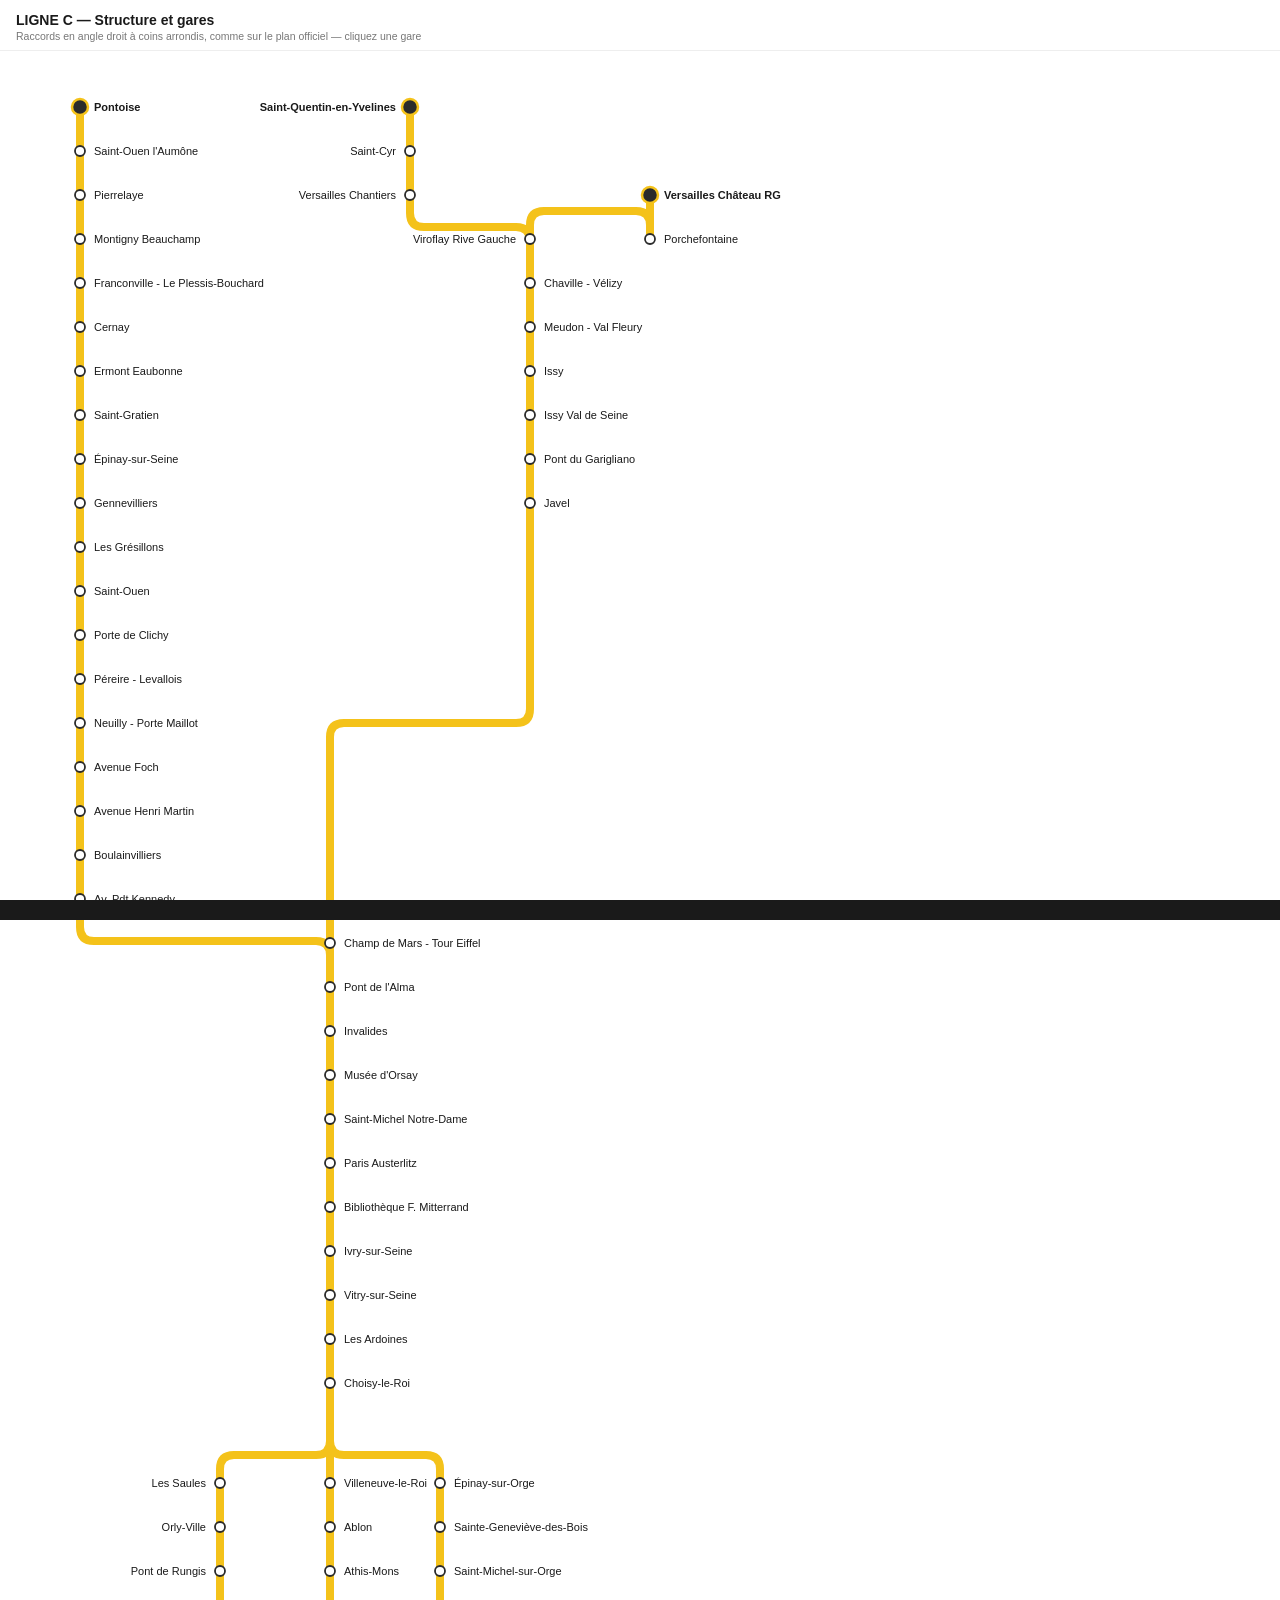
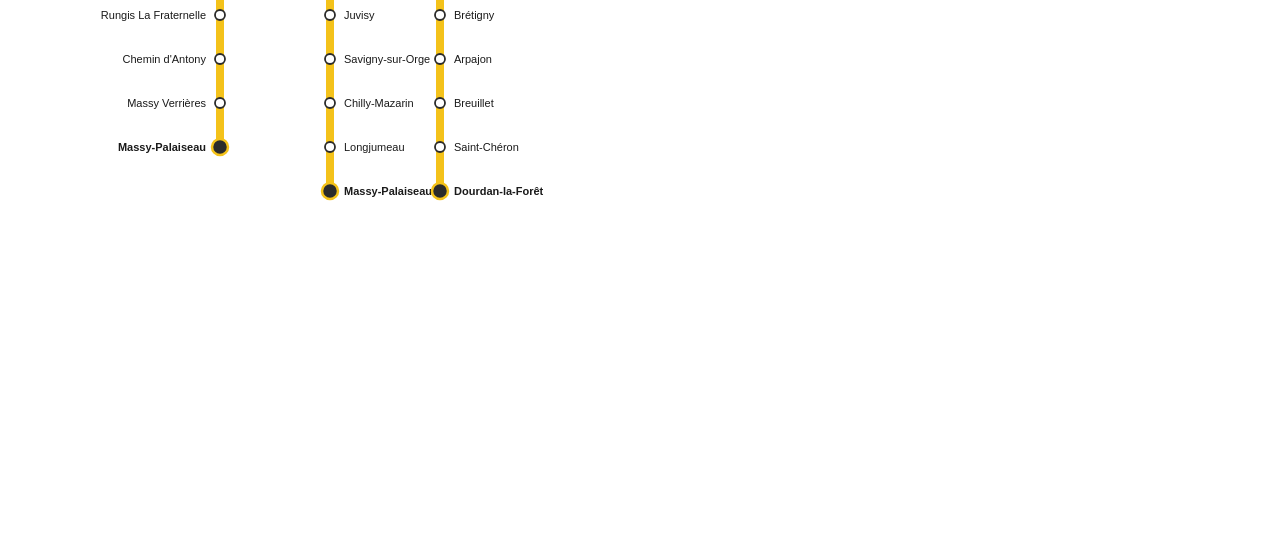
==== commit d154e0c7: "Connecteurs de branches en angle droit a coins arrondis, style plan officiel" ====
--- a/mockup.html
+++ b/mockup.html
@@ -35,24 +35,24 @@
 <body>
 <header>
   <h1>LIGNE C — Structure et gares</h1>
-  <p>Convergences ouest (Pontoise / Versailles-Château / Saint-Quentin), tronc parisien, fourche sud — cliquez une gare</p>
+  <p>Raccords en angle droit à coins arrondis, comme sur le plan officiel — cliquez une gare</p>
 </header>
 <div class="wrap">
 <svg width="880" height="1851" viewBox="-20 0 880 1851" id="map">
 <path d="M 50,40 L 50,84 L 50,128 L 50,172 L 50,216 L 50,260 L 50,304 L 50,348 L 50,392 L 50,436 L 50,480 L 50,524 L 50,568 L 50,612 L 50,656 L 50,700 L 50,744 L 50,788 L 50,832" class="track"/>
-<line x1="50" y1="832" x2="300" y2="876" class="track"/>
+<path d="M 50,832 L 50,860.0 Q 50,874.0 64,874.0 L 286,874.0 Q 300,874.0 300,888.0 L 300,876" class="track"/>
 <path d="M 380,40 L 380,84 L 380,128" class="track"/>
-<line x1="380" y1="128" x2="500.0" y2="172" class="track"/>
+<path d="M 380,128 L 380,146.0 Q 380,160.0 394,160.0 L 486.0,160.0 Q 500.0,160.0 500.0,174.0 L 500.0,172" class="track"/>
 <path d="M 620,128 L 620,172" class="track"/>
-<line x1="620" y1="172" x2="500.0" y2="172" class="track"/>
+<path d="M 620,172 L 620,158.0 Q 620,144.0 606,144.0 L 514.0,144.0 Q 500.0,144.0 500.0,158.0 L 500.0,172" class="track"/>
 <path d="M 500.0,172 L 500.0,216 L 500.0,260 L 500.0,304 L 500.0,348 L 500.0,392 L 500.0,436" class="track"/>
-<line x1="500.0" y1="436" x2="300" y2="876" class="track"/>
+<path d="M 500.0,436 L 500.0,642.0 Q 500.0,656.0 486.0,656.0 L 314,656.0 Q 300,656.0 300,670.0 L 300,876" class="track"/>
 <path d="M 300,876 L 300,920 L 300,964 L 300,1008 L 300,1052 L 300,1096 L 300,1140 L 300,1184 L 300,1228 L 300,1272 L 300,1316 L 300,1360" class="track"/>
-<line x1="300" y1="1360" x2="190" y2="1416" class="track"/>
+<path d="M 300,1360 L 300,1374.0 Q 300,1388.0 286,1388.0 L 204,1388.0 Q 190,1388.0 190,1402.0 L 190,1416" class="track"/>
 <path d="M 190,1416 L 190,1460 L 190,1504 L 190,1548 L 190,1592 L 190,1636 L 190,1680" class="track"/>
-<line x1="300" y1="1360" x2="300" y2="1416" class="track"/>
+<path d="M 300,1360 L 300,1416" class="track"/>
 <path d="M 300,1416 L 300,1460 L 300,1504 L 300,1548 L 300,1592 L 300,1636 L 300,1680 L 300,1724" class="track"/>
-<line x1="300" y1="1360" x2="410" y2="1416" class="track"/>
+<path d="M 300,1360 L 300,1374.0 Q 300,1388.0 314,1388.0 L 396,1388.0 Q 410,1388.0 410,1402.0 L 410,1416" class="track"/>
 <path d="M 410,1416 L 410,1460 L 410,1504 L 410,1548 L 410,1592 L 410,1636 L 410,1680 L 410,1724" class="track"/>
 <g class="station" data-id="pontoise" data-name="Pontoise" data-x="50" data-y="40"><circle cx="50" cy="40" r="16" class="hit-area"/><circle cx="50" cy="40" r="8" class="terminus-dot"/><text x="64" y="44" text-anchor="start" font-weight="700" class="station-text">Pontoise</text></g>
 <g class="station" data-id="saint-ouen-laumone" data-name="Saint-Ouen l'Aumône" data-x="50" data-y="84"><circle cx="50" cy="84" r="16" class="hit-area"/><circle cx="50" cy="84" r="5" class="station-dot"/><text x="64" y="88" text-anchor="start" font-weight="400" class="station-text">Saint-Ouen l'Aumône</text></g>
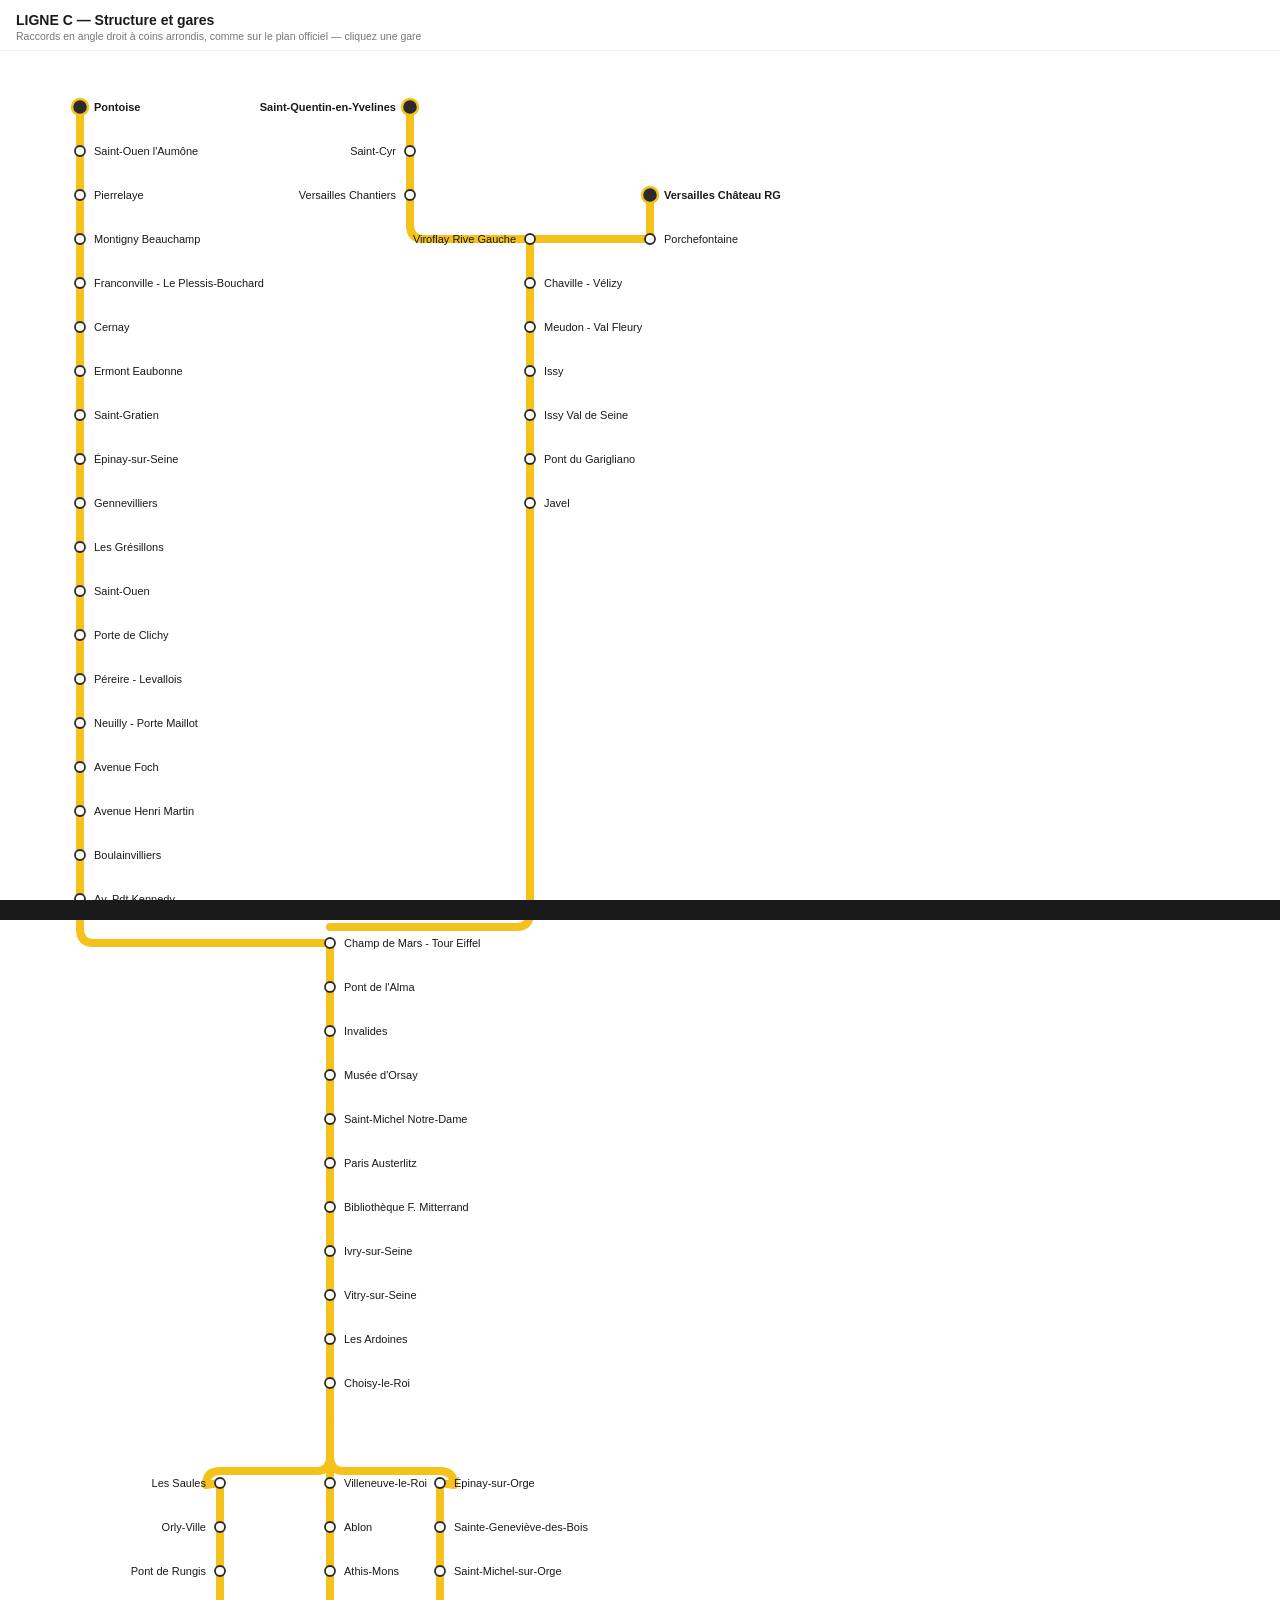
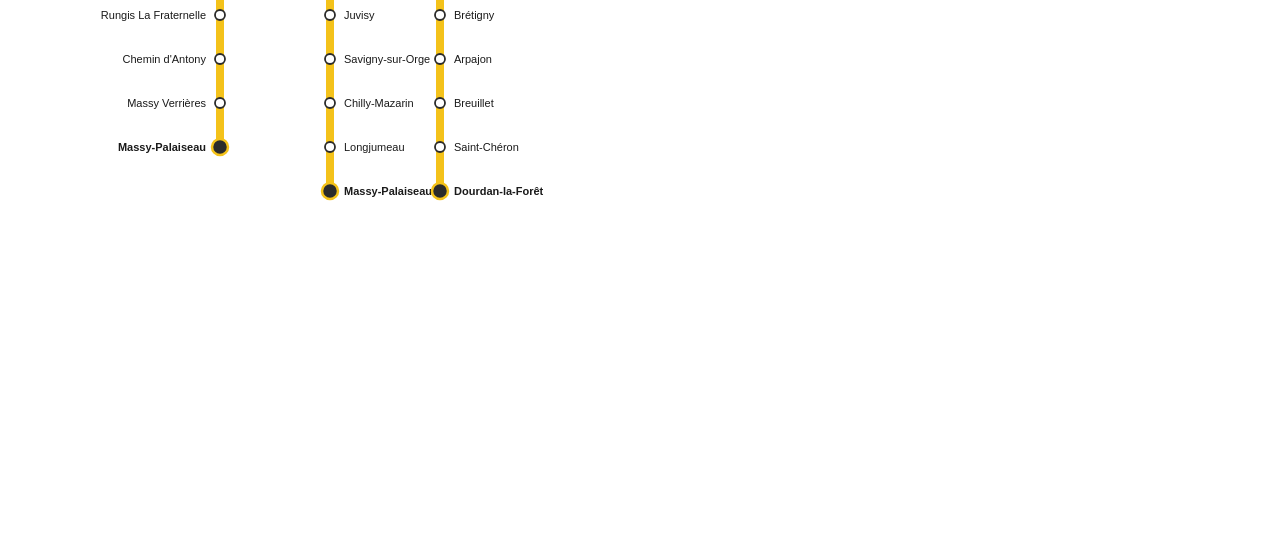
==== commit dd25d45e: "Corrige Porchefontaine (alignee sous Versailles Chateau RG) et supprime le coude parasite SQY/VCH ve" ====
--- a/mockup.html
+++ b/mockup.html
@@ -40,19 +40,19 @@
 <div class="wrap">
 <svg width="880" height="1851" viewBox="-20 0 880 1851" id="map">
 <path d="M 50,40 L 50,84 L 50,128 L 50,172 L 50,216 L 50,260 L 50,304 L 50,348 L 50,392 L 50,436 L 50,480 L 50,524 L 50,568 L 50,612 L 50,656 L 50,700 L 50,744 L 50,788 L 50,832" class="track"/>
-<path d="M 50,832 L 50,860.0 Q 50,874.0 64,874.0 L 286,874.0 Q 300,874.0 300,888.0 L 300,876" class="track"/>
+<path d="M 50,832 L 50,862.0 Q 50,876 64,876 L 300,876" class="track"/>
 <path d="M 380,40 L 380,84 L 380,128" class="track"/>
-<path d="M 380,128 L 380,146.0 Q 380,160.0 394,160.0 L 486.0,160.0 Q 500.0,160.0 500.0,174.0 L 500.0,172" class="track"/>
+<path d="M 380,128 L 380,158.0 Q 380,172 394,172 L 500.0,172" class="track"/>
 <path d="M 620,128 L 620,172" class="track"/>
-<path d="M 620,172 L 620,158.0 Q 620,144.0 606,144.0 L 514.0,144.0 Q 500.0,144.0 500.0,158.0 L 500.0,172" class="track"/>
+<path d="M 620,172 L 606,172 L 500.0,172" class="track"/>
 <path d="M 500.0,172 L 500.0,216 L 500.0,260 L 500.0,304 L 500.0,348 L 500.0,392 L 500.0,436" class="track"/>
-<path d="M 500.0,436 L 500.0,642.0 Q 500.0,656.0 486.0,656.0 L 314,656.0 Q 300,656.0 300,670.0 L 300,876" class="track"/>
+<path d="M 500.0,436 L 500.0,846.0 Q 500.0,860 486.0,860 L 300,860" class="track"/>
 <path d="M 300,876 L 300,920 L 300,964 L 300,1008 L 300,1052 L 300,1096 L 300,1140 L 300,1184 L 300,1228 L 300,1272 L 300,1316 L 300,1360" class="track"/>
-<path d="M 300,1360 L 300,1374.0 Q 300,1388.0 286,1388.0 L 204,1388.0 Q 190,1388.0 190,1402.0 L 190,1416" class="track"/>
+<path d="M 300,1360 L 300,1390.0 Q 300,1404 286,1404 L 190,1404 Q 176,1404 176,1418 L 190,1416" class="track"/>
 <path d="M 190,1416 L 190,1460 L 190,1504 L 190,1548 L 190,1592 L 190,1636 L 190,1680" class="track"/>
 <path d="M 300,1360 L 300,1416" class="track"/>
 <path d="M 300,1416 L 300,1460 L 300,1504 L 300,1548 L 300,1592 L 300,1636 L 300,1680 L 300,1724" class="track"/>
-<path d="M 300,1360 L 300,1374.0 Q 300,1388.0 314,1388.0 L 396,1388.0 Q 410,1388.0 410,1402.0 L 410,1416" class="track"/>
+<path d="M 300,1360 L 300,1390.0 Q 300,1404 314,1404 L 410,1404 Q 424,1404 424,1418 L 410,1416" class="track"/>
 <path d="M 410,1416 L 410,1460 L 410,1504 L 410,1548 L 410,1592 L 410,1636 L 410,1680 L 410,1724" class="track"/>
 <g class="station" data-id="pontoise" data-name="Pontoise" data-x="50" data-y="40"><circle cx="50" cy="40" r="16" class="hit-area"/><circle cx="50" cy="40" r="8" class="terminus-dot"/><text x="64" y="44" text-anchor="start" font-weight="700" class="station-text">Pontoise</text></g>
 <g class="station" data-id="saint-ouen-laumone" data-name="Saint-Ouen l'Aumône" data-x="50" data-y="84"><circle cx="50" cy="84" r="16" class="hit-area"/><circle cx="50" cy="84" r="5" class="station-dot"/><text x="64" y="88" text-anchor="start" font-weight="400" class="station-text">Saint-Ouen l'Aumône</text></g>
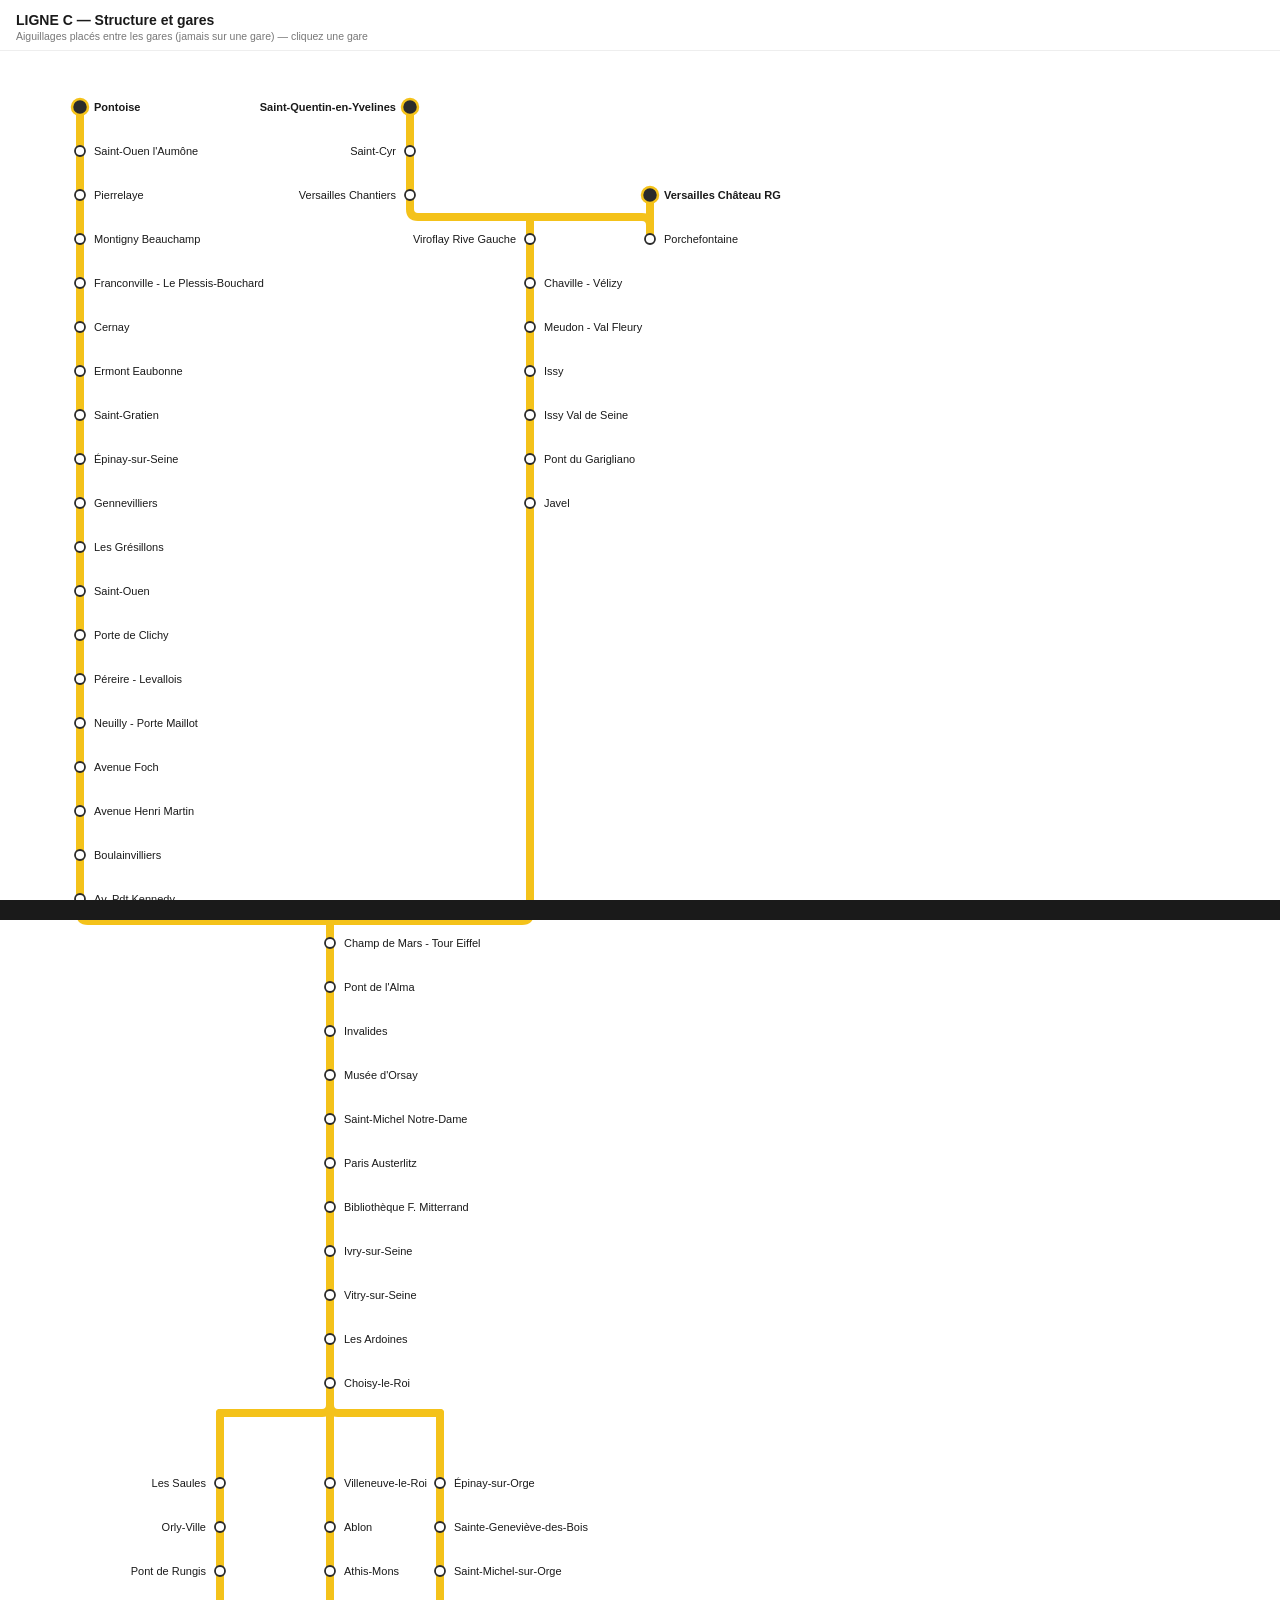
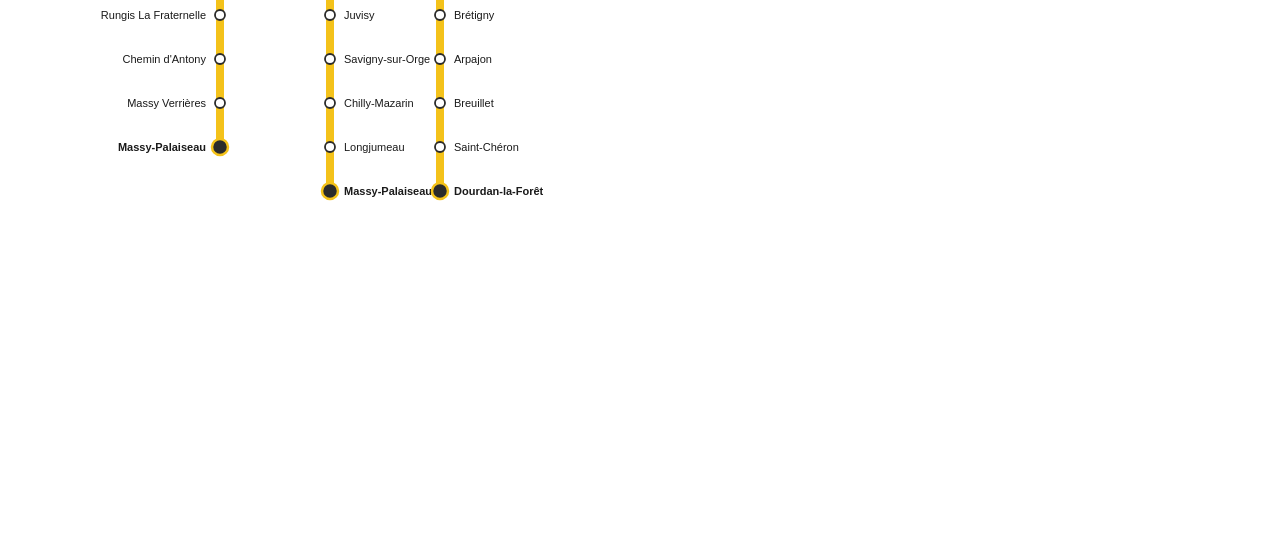
==== commit c5a14e70: "Aiguillages repositionnes entre les gares (pas sur Viroflay/Champ de Mars/Choisy), positions des gar" ====
--- a/mockup.html
+++ b/mockup.html
@@ -35,24 +35,28 @@
 <body>
 <header>
   <h1>LIGNE C — Structure et gares</h1>
-  <p>Raccords en angle droit à coins arrondis, comme sur le plan officiel — cliquez une gare</p>
+  <p>Aiguillages placés entre les gares (jamais sur une gare) — cliquez une gare</p>
 </header>
 <div class="wrap">
 <svg width="880" height="1851" viewBox="-20 0 880 1851" id="map">
 <path d="M 50,40 L 50,84 L 50,128 L 50,172 L 50,216 L 50,260 L 50,304 L 50,348 L 50,392 L 50,436 L 50,480 L 50,524 L 50,568 L 50,612 L 50,656 L 50,700 L 50,744 L 50,788 L 50,832" class="track"/>
-<path d="M 50,832 L 50,862.0 Q 50,876 64,876 L 300,876" class="track"/>
 <path d="M 380,40 L 380,84 L 380,128" class="track"/>
-<path d="M 380,128 L 380,158.0 Q 380,172 394,172 L 500.0,172" class="track"/>
 <path d="M 620,128 L 620,172" class="track"/>
-<path d="M 620,172 L 606,172 L 500.0,172" class="track"/>
+<path d="M 380,128 L 380,142.0 Q 380,150.0 388,150.0 L 500.0,150.0" class="track"/>
+<path d="M 620,172 L 620,158.0 Q 620,150.0 612,150.0 L 500.0,150.0" class="track"/>
+<path d="M 500.0,150.0 L 500.0,172" class="track"/>
 <path d="M 500.0,172 L 500.0,216 L 500.0,260 L 500.0,304 L 500.0,348 L 500.0,392 L 500.0,436" class="track"/>
-<path d="M 500.0,436 L 500.0,846.0 Q 500.0,860 486.0,860 L 300,860" class="track"/>
-<path d="M 300,876 L 300,920 L 300,964 L 300,1008 L 300,1052 L 300,1096 L 300,1140 L 300,1184 L 300,1228 L 300,1272 L 300,1316 L 300,1360" class="track"/>
-<path d="M 300,1360 L 300,1390.0 Q 300,1404 286,1404 L 190,1404 Q 176,1404 176,1418 L 190,1416" class="track"/>
+<path d="M 50,832 L 50,846.0 Q 50,854.0 58,854.0 L 300,854.0" class="track"/>
+<path d="M 500.0,436 L 500.0,846.0 Q 500.0,854.0 492.0,854.0 L 300,854.0" class="track"/>
+<path d="M 300,854.0 L 300,876" class="track"/>
+<path d="M 300,876 L 300,920 L 300,964 L 300,1008 L 300,1052 L 300,1096 L 300,1140 L 300,1184 L 300,1228 L 300,1272 L 300,1316" class="track"/>
+<path d="M 300,1316 L 300,1338.0 Q 300,1346.0 292,1346.0 L 190,1346.0" class="track"/>
+<path d="M 190,1346.0 L 190,1416" class="track"/>
 <path d="M 190,1416 L 190,1460 L 190,1504 L 190,1548 L 190,1592 L 190,1636 L 190,1680" class="track"/>
-<path d="M 300,1360 L 300,1416" class="track"/>
+<path d="M 300,1338.0 L 300,1416" class="track"/>
 <path d="M 300,1416 L 300,1460 L 300,1504 L 300,1548 L 300,1592 L 300,1636 L 300,1680 L 300,1724" class="track"/>
-<path d="M 300,1360 L 300,1390.0 Q 300,1404 314,1404 L 410,1404 Q 424,1404 424,1418 L 410,1416" class="track"/>
+<path d="M 300,1316 L 300,1338.0 Q 300,1346.0 308,1346.0 L 410,1346.0" class="track"/>
+<path d="M 410,1346.0 L 410,1416" class="track"/>
 <path d="M 410,1416 L 410,1460 L 410,1504 L 410,1548 L 410,1592 L 410,1636 L 410,1680 L 410,1724" class="track"/>
 <g class="station" data-id="pontoise" data-name="Pontoise" data-x="50" data-y="40"><circle cx="50" cy="40" r="16" class="hit-area"/><circle cx="50" cy="40" r="8" class="terminus-dot"/><text x="64" y="44" text-anchor="start" font-weight="700" class="station-text">Pontoise</text></g>
 <g class="station" data-id="saint-ouen-laumone" data-name="Saint-Ouen l'Aumône" data-x="50" data-y="84"><circle cx="50" cy="84" r="16" class="hit-area"/><circle cx="50" cy="84" r="5" class="station-dot"/><text x="64" y="88" text-anchor="start" font-weight="400" class="station-text">Saint-Ouen l'Aumône</text></g>
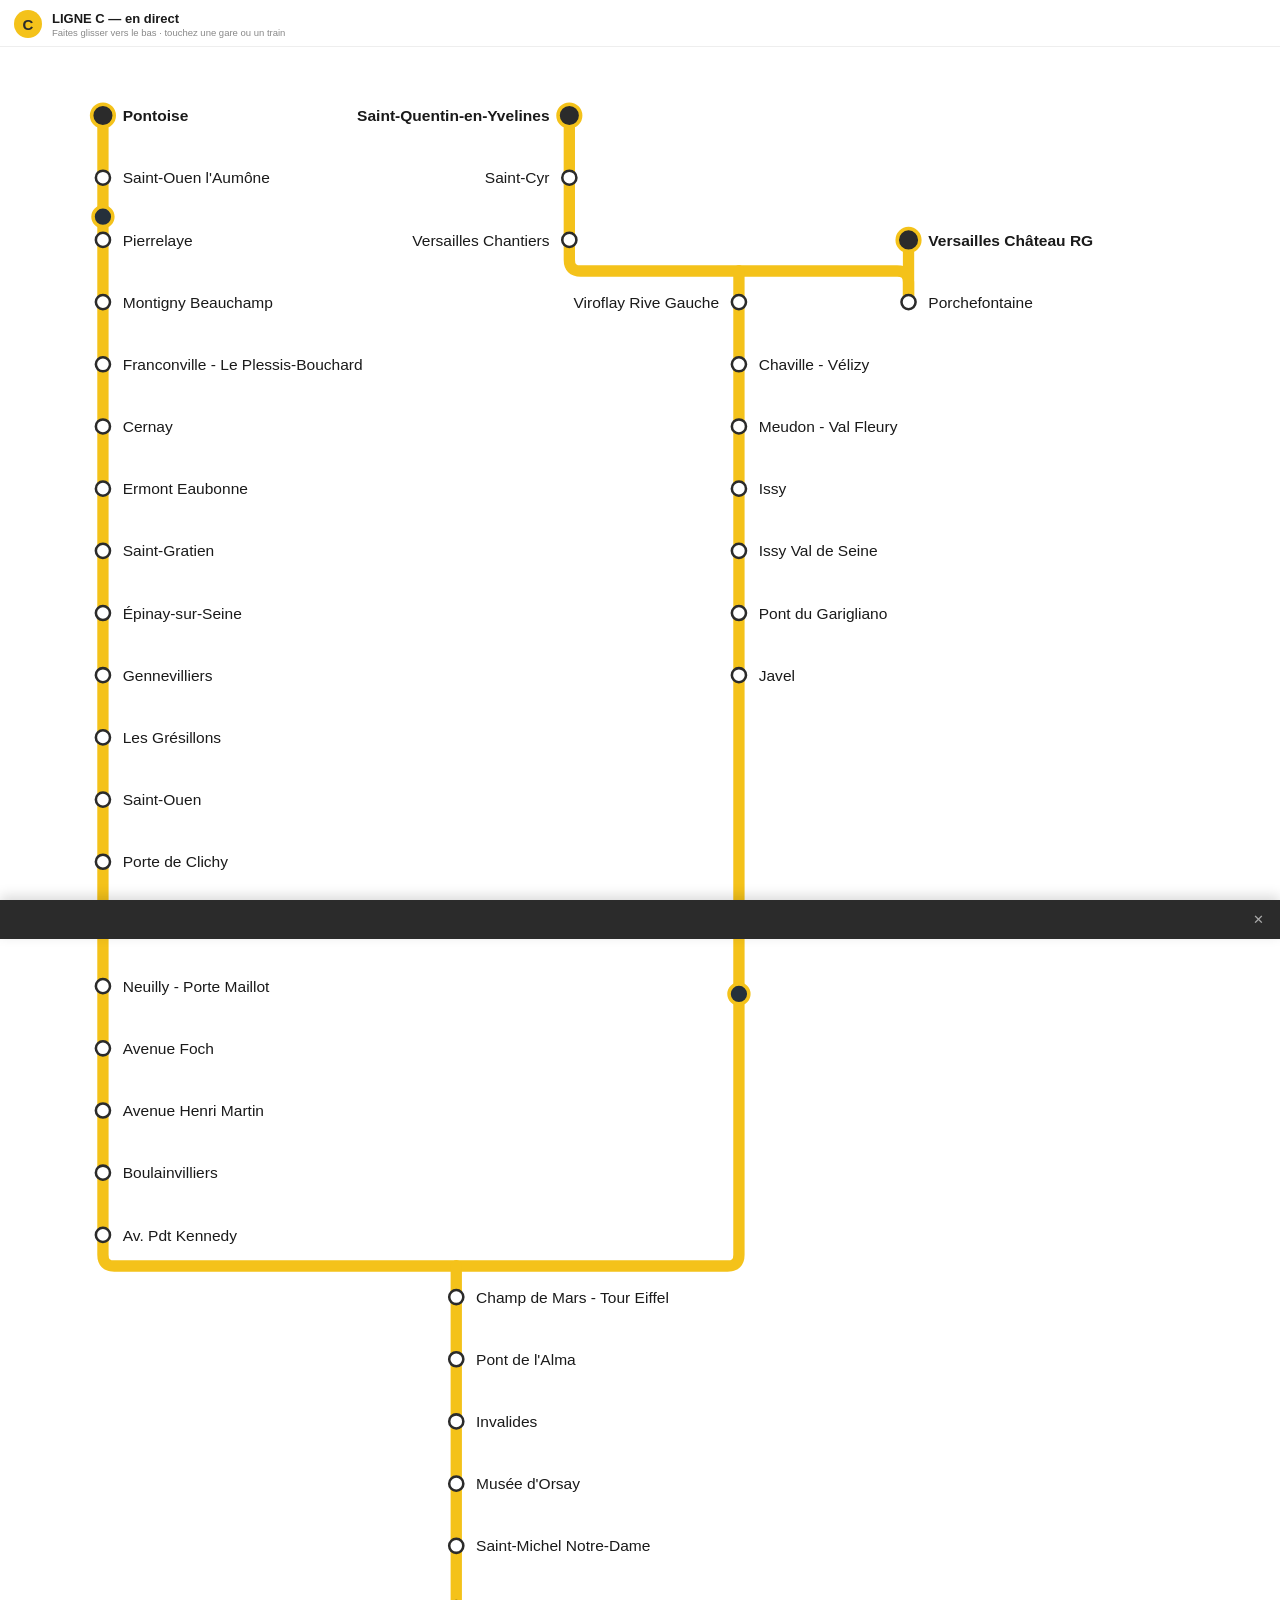
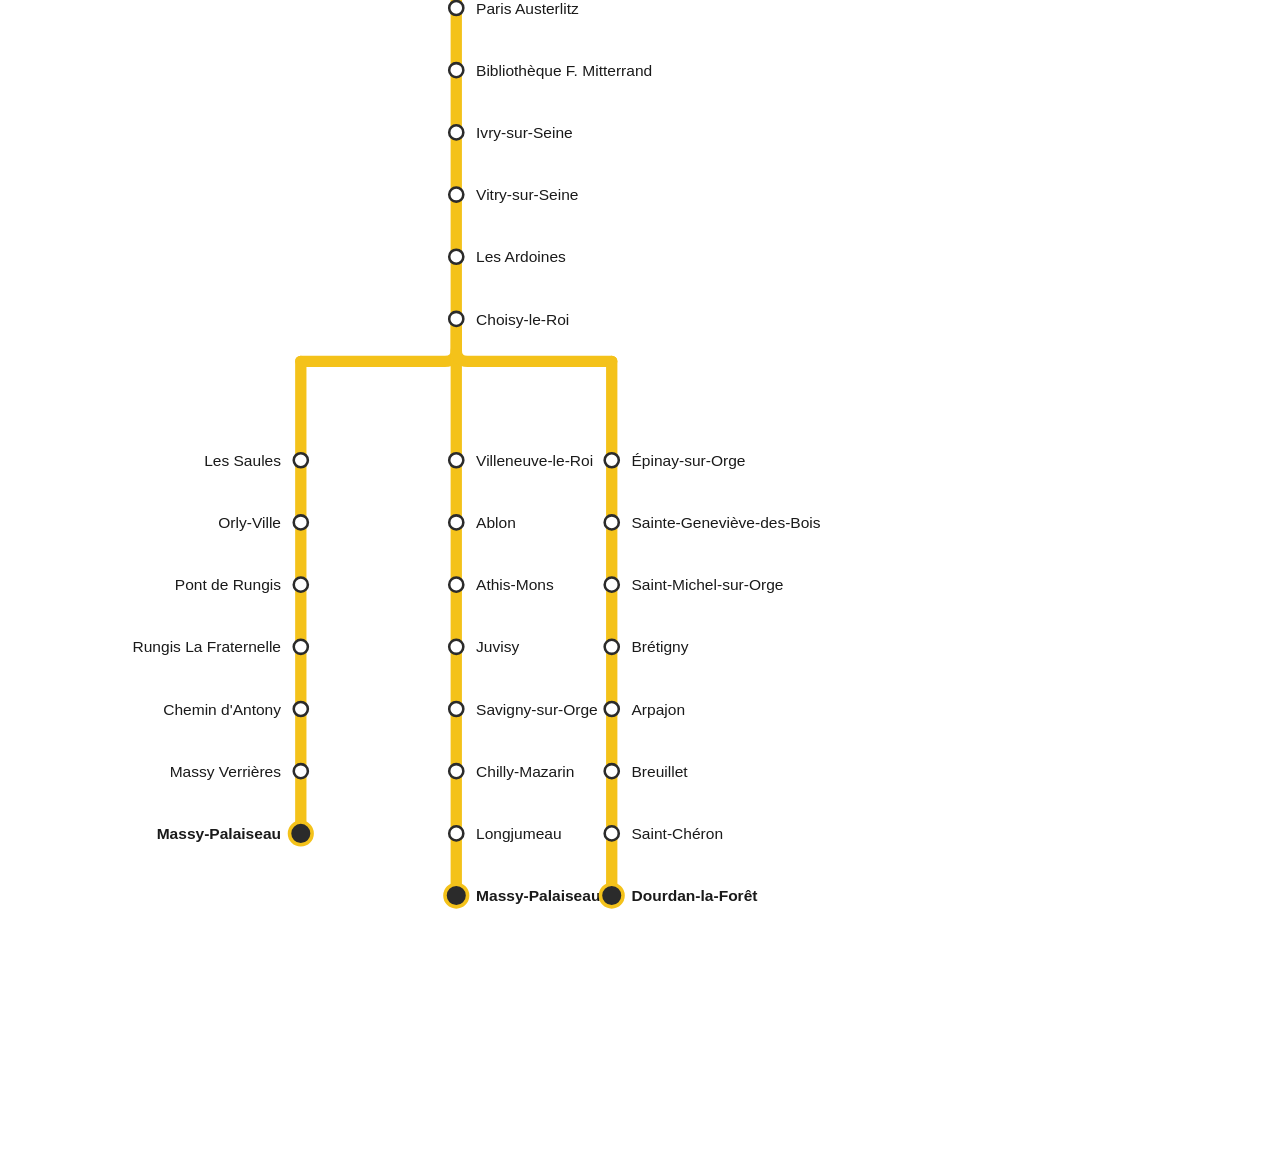
==== commit b2d91df7: "Simplification ergonomique: SVG responsive sans zoom, defilement vertical seul, trains de demo cliqu" ====
--- a/mockup.html
+++ b/mockup.html
@@ -2,43 +2,60 @@
 <html lang="fr">
 <head>
 <meta charset="UTF-8">
-<title>RER C - Structure et gares</title>
+<meta name="viewport" content="width=device-width, initial-scale=1, maximum-scale=1, user-scalable=no">
+<title>RER C - Ligne en direct</title>
 <style>
-  * { box-sizing: border-box; }
-  body { background:#fff; margin:0; font-family:Arial, Helvetica, sans-serif; color:#1a1a1a; }
+  * { box-sizing: border-box; -webkit-tap-highlight-color: transparent; }
+  html, body { background:#fff; margin:0; font-family:Arial, Helvetica, sans-serif; color:#1a1a1a; overscroll-behavior-y: contain; }
   header {
-    position: sticky; top:0; background:#fff; padding:12px 16px 8px;
-    border-bottom:1px solid #eee; z-index:10;
+    position: sticky; top:0; background:#fff; padding:10px 14px 8px;
+    border-bottom:1px solid #eee; z-index:10; display:flex; align-items:center; gap:10px;
   }
-  header h1 { font-size:14px; margin:0; font-weight:700; }
-  header p { margin:2px 0 0; font-size:10.5px; color:#777; }
-  .wrap { padding:16px 10px 220px; overflow-x:auto; }
+  .logo-c {
+    width: 28px; height: 28px; border-radius: 50%; background:#F4C21A; color:#2b2b2b;
+    display:flex; align-items:center; justify-content:center; font-weight:800; font-size:15px; flex-shrink:0;
+  }
+  header h1 { font-size:13px; margin:0; font-weight:700; }
+  header p { margin:1px 0 0; font-size:9.5px; color:#888; }
+
+  .wrap { padding: 12px 4px 200px; touch-action: pan-y; }
+  svg#map { display:block; width:100%; height:auto; touch-action: pan-y; }
 
   .track { stroke:#F4C21A; stroke-width:8; fill:none; stroke-linecap:round; stroke-linejoin:round; }
   .station-dot { fill:#fff; stroke:#2b2b2b; stroke-width:1.8; pointer-events:none; }
   .terminus-dot { fill:#2b2b2b; stroke:#F4C21A; stroke-width:2.5; pointer-events:none; }
   .station-text { font-size:11px; fill:#1a1a1a; pointer-events:none; }
   .hit-area { fill:transparent; cursor:pointer; }
-  .station:hover .station-dot { stroke:#F4C21A; fill:#F4C21A; }
-  .station:hover .station-text { font-weight:700; }
+  .station:active .station-dot { stroke:#F4C21A; fill:#F4C21A; }
   .station.selected .station-dot { fill:#1a1a1a; stroke:#F4C21A; }
-  .train { fill:#e23; stroke:#fff; stroke-width:1.5; }
+  .station.selected .station-text { font-weight:700; }
+
+  .train { fill:#25303B; stroke:#F4C21A; stroke-width:2.5; cursor:pointer; }
+  .train-hit { fill: transparent; cursor:pointer; }
 
   #info-panel {
-    position: fixed; bottom:0; left:0; right:0; background:#1a1a1a; color:#fff;
-    padding:10px 16px; font-size:12px; transform: translateY(100%);
-    transition: transform 0.2s ease; z-index: 20;
+    position: fixed; bottom:0; left:0; right:0; background:#2b2b2b; color:#fff;
+    padding:12px 16px; font-size:13px; transform: translateY(100%);
+    transition: transform 0.2s ease; z-index: 20; box-shadow: 0 -4px 12px rgba(0,0,0,0.15);
   }
   #info-panel.open { transform: translateY(0); }
+  #info-panel .close { float:right; opacity:0.6; cursor:pointer; }
 </style>
 </head>
 <body>
 <header>
-  <h1>LIGNE C — Structure et gares</h1>
-  <p>Aiguillages placés entre les gares (jamais sur une gare) — cliquez une gare</p>
+  <div class="logo-c">C</div>
+  <div>
+    <h1>LIGNE C — en direct</h1>
+    <p>Faites glisser vers le bas · touchez une gare ou un train</p>
+  </div>
 </header>
 <div class="wrap">
-<svg width="880" height="1851" viewBox="-20 0 880 1851" id="map">
+<svg id="map" viewBox="-20 0 900 1780" preserveAspectRatio="xMidYMin meet">
+<defs>
+<path id="motion-train1" d="M 50,40 L 50,84 L 50,128 L 50,172 L 50,216 L 50,260 L 50,304 L 50,348 L 50,392 L 50,436 L 50,480 L 50,524 L 50,568 L 50,612 L 50,656 L 50,700 L 50,744 L 50,788 L 50,832 L 50,846.0 Q 50,854.0 58,854.0 L 300,854.0 L 300,876 L 300,920 L 300,964 L 300,1008 L 300,1052 L 300,1096 L 300,1140 L 300,1184 L 300,1228 L 300,1272 L 300,1316 L 300,1338.0 L 300,1416 L 300,1460 L 300,1504 L 300,1548 L 300,1592 L 300,1636 L 300,1680 L 300,1724" fill="none" stroke="none"/>
+<path id="motion-train2" d="M 380,40 L 380,84 L 380,128 L 380,142.0 Q 380,150.0 388,150.0 L 500.0,150.0 L 500.0,172 L 500.0,216 L 500.0,260 L 500.0,304 L 500.0,348 L 500.0,392 L 500.0,436 L 500.0,846.0 Q 500.0,854.0 492.0,854.0 L 300,854.0 L 300,876 L 300,920 L 300,964 L 300,1008 L 300,1052 L 300,1096 L 300,1140 L 300,1184 L 300,1228 L 300,1272 L 300,1316 L 300,1338.0 Q 300,1346.0 292,1346.0 L 190,1346.0 L 190,1416 L 190,1460 L 190,1504 L 190,1548 L 190,1592 L 190,1636 L 190,1680" fill="none" stroke="none"/>
+</defs>
 <path d="M 50,40 L 50,84 L 50,128 L 50,172 L 50,216 L 50,260 L 50,304 L 50,348 L 50,392 L 50,436 L 50,480 L 50,524 L 50,568 L 50,612 L 50,656 L 50,700 L 50,744 L 50,788 L 50,832" class="track"/>
 <path d="M 380,40 L 380,84 L 380,128" class="track"/>
 <path d="M 620,128 L 620,172" class="track"/>
@@ -58,101 +75,125 @@
 <path d="M 300,1316 L 300,1338.0 Q 300,1346.0 308,1346.0 L 410,1346.0" class="track"/>
 <path d="M 410,1346.0 L 410,1416" class="track"/>
 <path d="M 410,1416 L 410,1460 L 410,1504 L 410,1548 L 410,1592 L 410,1636 L 410,1680 L 410,1724" class="track"/>
-<g class="station" data-id="pontoise" data-name="Pontoise" data-x="50" data-y="40"><circle cx="50" cy="40" r="16" class="hit-area"/><circle cx="50" cy="40" r="8" class="terminus-dot"/><text x="64" y="44" text-anchor="start" font-weight="700" class="station-text">Pontoise</text></g>
-<g class="station" data-id="saint-ouen-laumone" data-name="Saint-Ouen l'Aumône" data-x="50" data-y="84"><circle cx="50" cy="84" r="16" class="hit-area"/><circle cx="50" cy="84" r="5" class="station-dot"/><text x="64" y="88" text-anchor="start" font-weight="400" class="station-text">Saint-Ouen l'Aumône</text></g>
-<g class="station" data-id="pierrelaye" data-name="Pierrelaye" data-x="50" data-y="128"><circle cx="50" cy="128" r="16" class="hit-area"/><circle cx="50" cy="128" r="5" class="station-dot"/><text x="64" y="132" text-anchor="start" font-weight="400" class="station-text">Pierrelaye</text></g>
-<g class="station" data-id="montigny-beauchamp" data-name="Montigny Beauchamp" data-x="50" data-y="172"><circle cx="50" cy="172" r="16" class="hit-area"/><circle cx="50" cy="172" r="5" class="station-dot"/><text x="64" y="176" text-anchor="start" font-weight="400" class="station-text">Montigny Beauchamp</text></g>
-<g class="station" data-id="franconville-le-plessis-bouchard" data-name="Franconville - Le Plessis-Bouchard" data-x="50" data-y="216"><circle cx="50" cy="216" r="16" class="hit-area"/><circle cx="50" cy="216" r="5" class="station-dot"/><text x="64" y="220" text-anchor="start" font-weight="400" class="station-text">Franconville - Le Plessis-Bouchard</text></g>
-<g class="station" data-id="cernay" data-name="Cernay" data-x="50" data-y="260"><circle cx="50" cy="260" r="16" class="hit-area"/><circle cx="50" cy="260" r="5" class="station-dot"/><text x="64" y="264" text-anchor="start" font-weight="400" class="station-text">Cernay</text></g>
-<g class="station" data-id="ermont-eaubonne" data-name="Ermont Eaubonne" data-x="50" data-y="304"><circle cx="50" cy="304" r="16" class="hit-area"/><circle cx="50" cy="304" r="5" class="station-dot"/><text x="64" y="308" text-anchor="start" font-weight="400" class="station-text">Ermont Eaubonne</text></g>
-<g class="station" data-id="saint-gratien" data-name="Saint-Gratien" data-x="50" data-y="348"><circle cx="50" cy="348" r="16" class="hit-area"/><circle cx="50" cy="348" r="5" class="station-dot"/><text x="64" y="352" text-anchor="start" font-weight="400" class="station-text">Saint-Gratien</text></g>
-<g class="station" data-id="epinay-sur-seine" data-name="Épinay-sur-Seine" data-x="50" data-y="392"><circle cx="50" cy="392" r="16" class="hit-area"/><circle cx="50" cy="392" r="5" class="station-dot"/><text x="64" y="396" text-anchor="start" font-weight="400" class="station-text">Épinay-sur-Seine</text></g>
-<g class="station" data-id="gennevilliers" data-name="Gennevilliers" data-x="50" data-y="436"><circle cx="50" cy="436" r="16" class="hit-area"/><circle cx="50" cy="436" r="5" class="station-dot"/><text x="64" y="440" text-anchor="start" font-weight="400" class="station-text">Gennevilliers</text></g>
-<g class="station" data-id="les-gresillons" data-name="Les Grésillons" data-x="50" data-y="480"><circle cx="50" cy="480" r="16" class="hit-area"/><circle cx="50" cy="480" r="5" class="station-dot"/><text x="64" y="484" text-anchor="start" font-weight="400" class="station-text">Les Grésillons</text></g>
-<g class="station" data-id="saint-ouen" data-name="Saint-Ouen" data-x="50" data-y="524"><circle cx="50" cy="524" r="16" class="hit-area"/><circle cx="50" cy="524" r="5" class="station-dot"/><text x="64" y="528" text-anchor="start" font-weight="400" class="station-text">Saint-Ouen</text></g>
-<g class="station" data-id="porte-de-clichy" data-name="Porte de Clichy" data-x="50" data-y="568"><circle cx="50" cy="568" r="16" class="hit-area"/><circle cx="50" cy="568" r="5" class="station-dot"/><text x="64" y="572" text-anchor="start" font-weight="400" class="station-text">Porte de Clichy</text></g>
-<g class="station" data-id="pereire-levallois" data-name="Péreire - Levallois" data-x="50" data-y="612"><circle cx="50" cy="612" r="16" class="hit-area"/><circle cx="50" cy="612" r="5" class="station-dot"/><text x="64" y="616" text-anchor="start" font-weight="400" class="station-text">Péreire - Levallois</text></g>
-<g class="station" data-id="neuilly-porte-maillot" data-name="Neuilly - Porte Maillot" data-x="50" data-y="656"><circle cx="50" cy="656" r="16" class="hit-area"/><circle cx="50" cy="656" r="5" class="station-dot"/><text x="64" y="660" text-anchor="start" font-weight="400" class="station-text">Neuilly - Porte Maillot</text></g>
-<g class="station" data-id="avenue-foch" data-name="Avenue Foch" data-x="50" data-y="700"><circle cx="50" cy="700" r="16" class="hit-area"/><circle cx="50" cy="700" r="5" class="station-dot"/><text x="64" y="704" text-anchor="start" font-weight="400" class="station-text">Avenue Foch</text></g>
-<g class="station" data-id="avenue-henri-martin" data-name="Avenue Henri Martin" data-x="50" data-y="744"><circle cx="50" cy="744" r="16" class="hit-area"/><circle cx="50" cy="744" r="5" class="station-dot"/><text x="64" y="748" text-anchor="start" font-weight="400" class="station-text">Avenue Henri Martin</text></g>
-<g class="station" data-id="boulainvilliers" data-name="Boulainvilliers" data-x="50" data-y="788"><circle cx="50" cy="788" r="16" class="hit-area"/><circle cx="50" cy="788" r="5" class="station-dot"/><text x="64" y="792" text-anchor="start" font-weight="400" class="station-text">Boulainvilliers</text></g>
-<g class="station" data-id="av-pdt-kennedy" data-name="Av. Pdt Kennedy" data-x="50" data-y="832"><circle cx="50" cy="832" r="16" class="hit-area"/><circle cx="50" cy="832" r="5" class="station-dot"/><text x="64" y="836" text-anchor="start" font-weight="400" class="station-text">Av. Pdt Kennedy</text></g>
-<g class="station" data-id="saint-quentin-en-yvelines" data-name="Saint-Quentin-en-Yvelines" data-x="380" data-y="40"><circle cx="380" cy="40" r="16" class="hit-area"/><circle cx="380" cy="40" r="8" class="terminus-dot"/><text x="366" y="44" text-anchor="end" font-weight="700" class="station-text">Saint-Quentin-en-Yvelines</text></g>
-<g class="station" data-id="saint-cyr" data-name="Saint-Cyr" data-x="380" data-y="84"><circle cx="380" cy="84" r="16" class="hit-area"/><circle cx="380" cy="84" r="5" class="station-dot"/><text x="366" y="88" text-anchor="end" font-weight="400" class="station-text">Saint-Cyr</text></g>
-<g class="station" data-id="versailles-chantiers" data-name="Versailles Chantiers" data-x="380" data-y="128"><circle cx="380" cy="128" r="16" class="hit-area"/><circle cx="380" cy="128" r="5" class="station-dot"/><text x="366" y="132" text-anchor="end" font-weight="400" class="station-text">Versailles Chantiers</text></g>
-<g class="station" data-id="versailles-chateau-rg" data-name="Versailles Château RG" data-x="620" data-y="128"><circle cx="620" cy="128" r="16" class="hit-area"/><circle cx="620" cy="128" r="8" class="terminus-dot"/><text x="634" y="132" text-anchor="start" font-weight="700" class="station-text">Versailles Château RG</text></g>
-<g class="station" data-id="porchefontaine" data-name="Porchefontaine" data-x="620" data-y="172"><circle cx="620" cy="172" r="16" class="hit-area"/><circle cx="620" cy="172" r="5" class="station-dot"/><text x="634" y="176" text-anchor="start" font-weight="400" class="station-text">Porchefontaine</text></g>
-<g class="station" data-id="viroflay-rive-gauche" data-name="Viroflay Rive Gauche" data-x="500.0" data-y="172"><circle cx="500.0" cy="172" r="16" class="hit-area"/><circle cx="500.0" cy="172" r="5" class="station-dot"/><text x="486.0" y="176" text-anchor="end" font-weight="400" class="station-text">Viroflay Rive Gauche</text></g>
-<g class="station" data-id="chaville-velizy" data-name="Chaville - Vélizy" data-x="500.0" data-y="216"><circle cx="500.0" cy="216" r="16" class="hit-area"/><circle cx="500.0" cy="216" r="5" class="station-dot"/><text x="514.0" y="220" text-anchor="start" font-weight="400" class="station-text">Chaville - Vélizy</text></g>
-<g class="station" data-id="meudon-val-fleury" data-name="Meudon - Val Fleury" data-x="500.0" data-y="260"><circle cx="500.0" cy="260" r="16" class="hit-area"/><circle cx="500.0" cy="260" r="5" class="station-dot"/><text x="514.0" y="264" text-anchor="start" font-weight="400" class="station-text">Meudon - Val Fleury</text></g>
-<g class="station" data-id="issy" data-name="Issy" data-x="500.0" data-y="304"><circle cx="500.0" cy="304" r="16" class="hit-area"/><circle cx="500.0" cy="304" r="5" class="station-dot"/><text x="514.0" y="308" text-anchor="start" font-weight="400" class="station-text">Issy</text></g>
-<g class="station" data-id="issy-val-de-seine" data-name="Issy Val de Seine" data-x="500.0" data-y="348"><circle cx="500.0" cy="348" r="16" class="hit-area"/><circle cx="500.0" cy="348" r="5" class="station-dot"/><text x="514.0" y="352" text-anchor="start" font-weight="400" class="station-text">Issy Val de Seine</text></g>
-<g class="station" data-id="pont-du-garigliano" data-name="Pont du Garigliano" data-x="500.0" data-y="392"><circle cx="500.0" cy="392" r="16" class="hit-area"/><circle cx="500.0" cy="392" r="5" class="station-dot"/><text x="514.0" y="396" text-anchor="start" font-weight="400" class="station-text">Pont du Garigliano</text></g>
-<g class="station" data-id="javel" data-name="Javel" data-x="500.0" data-y="436"><circle cx="500.0" cy="436" r="16" class="hit-area"/><circle cx="500.0" cy="436" r="5" class="station-dot"/><text x="514.0" y="440" text-anchor="start" font-weight="400" class="station-text">Javel</text></g>
-<g class="station" data-id="champ-de-mars-tour-eiffel" data-name="Champ de Mars - Tour Eiffel" data-x="300" data-y="876"><circle cx="300" cy="876" r="16" class="hit-area"/><circle cx="300" cy="876" r="5" class="station-dot"/><text x="314" y="880" text-anchor="start" font-weight="400" class="station-text">Champ de Mars - Tour Eiffel</text></g>
-<g class="station" data-id="pont-de-lalma" data-name="Pont de l'Alma" data-x="300" data-y="920"><circle cx="300" cy="920" r="16" class="hit-area"/><circle cx="300" cy="920" r="5" class="station-dot"/><text x="314" y="924" text-anchor="start" font-weight="400" class="station-text">Pont de l'Alma</text></g>
-<g class="station" data-id="invalides" data-name="Invalides" data-x="300" data-y="964"><circle cx="300" cy="964" r="16" class="hit-area"/><circle cx="300" cy="964" r="5" class="station-dot"/><text x="314" y="968" text-anchor="start" font-weight="400" class="station-text">Invalides</text></g>
-<g class="station" data-id="musee-dorsay" data-name="Musée d'Orsay" data-x="300" data-y="1008"><circle cx="300" cy="1008" r="16" class="hit-area"/><circle cx="300" cy="1008" r="5" class="station-dot"/><text x="314" y="1012" text-anchor="start" font-weight="400" class="station-text">Musée d'Orsay</text></g>
-<g class="station" data-id="saint-michel-notre-dame" data-name="Saint-Michel Notre-Dame" data-x="300" data-y="1052"><circle cx="300" cy="1052" r="16" class="hit-area"/><circle cx="300" cy="1052" r="5" class="station-dot"/><text x="314" y="1056" text-anchor="start" font-weight="400" class="station-text">Saint-Michel Notre-Dame</text></g>
-<g class="station" data-id="paris-austerlitz" data-name="Paris Austerlitz" data-x="300" data-y="1096"><circle cx="300" cy="1096" r="16" class="hit-area"/><circle cx="300" cy="1096" r="5" class="station-dot"/><text x="314" y="1100" text-anchor="start" font-weight="400" class="station-text">Paris Austerlitz</text></g>
-<g class="station" data-id="bibliotheque-f-mitterrand" data-name="Bibliothèque F. Mitterrand" data-x="300" data-y="1140"><circle cx="300" cy="1140" r="16" class="hit-area"/><circle cx="300" cy="1140" r="5" class="station-dot"/><text x="314" y="1144" text-anchor="start" font-weight="400" class="station-text">Bibliothèque F. Mitterrand</text></g>
-<g class="station" data-id="ivry-sur-seine" data-name="Ivry-sur-Seine" data-x="300" data-y="1184"><circle cx="300" cy="1184" r="16" class="hit-area"/><circle cx="300" cy="1184" r="5" class="station-dot"/><text x="314" y="1188" text-anchor="start" font-weight="400" class="station-text">Ivry-sur-Seine</text></g>
-<g class="station" data-id="vitry-sur-seine" data-name="Vitry-sur-Seine" data-x="300" data-y="1228"><circle cx="300" cy="1228" r="16" class="hit-area"/><circle cx="300" cy="1228" r="5" class="station-dot"/><text x="314" y="1232" text-anchor="start" font-weight="400" class="station-text">Vitry-sur-Seine</text></g>
-<g class="station" data-id="les-ardoines" data-name="Les Ardoines" data-x="300" data-y="1272"><circle cx="300" cy="1272" r="16" class="hit-area"/><circle cx="300" cy="1272" r="5" class="station-dot"/><text x="314" y="1276" text-anchor="start" font-weight="400" class="station-text">Les Ardoines</text></g>
-<g class="station" data-id="choisy-le-roi" data-name="Choisy-le-Roi" data-x="300" data-y="1316"><circle cx="300" cy="1316" r="16" class="hit-area"/><circle cx="300" cy="1316" r="5" class="station-dot"/><text x="314" y="1320" text-anchor="start" font-weight="400" class="station-text">Choisy-le-Roi</text></g>
-<g class="station" data-id="les-saules" data-name="Les Saules" data-x="190" data-y="1416"><circle cx="190" cy="1416" r="16" class="hit-area"/><circle cx="190" cy="1416" r="5" class="station-dot"/><text x="176" y="1420" text-anchor="end" font-weight="400" class="station-text">Les Saules</text></g>
-<g class="station" data-id="orly-ville" data-name="Orly-Ville" data-x="190" data-y="1460"><circle cx="190" cy="1460" r="16" class="hit-area"/><circle cx="190" cy="1460" r="5" class="station-dot"/><text x="176" y="1464" text-anchor="end" font-weight="400" class="station-text">Orly-Ville</text></g>
-<g class="station" data-id="pont-de-rungis" data-name="Pont de Rungis" data-x="190" data-y="1504"><circle cx="190" cy="1504" r="16" class="hit-area"/><circle cx="190" cy="1504" r="5" class="station-dot"/><text x="176" y="1508" text-anchor="end" font-weight="400" class="station-text">Pont de Rungis</text></g>
-<g class="station" data-id="rungis-la-fraternelle" data-name="Rungis La Fraternelle" data-x="190" data-y="1548"><circle cx="190" cy="1548" r="16" class="hit-area"/><circle cx="190" cy="1548" r="5" class="station-dot"/><text x="176" y="1552" text-anchor="end" font-weight="400" class="station-text">Rungis La Fraternelle</text></g>
-<g class="station" data-id="chemin-dantony" data-name="Chemin d'Antony" data-x="190" data-y="1592"><circle cx="190" cy="1592" r="16" class="hit-area"/><circle cx="190" cy="1592" r="5" class="station-dot"/><text x="176" y="1596" text-anchor="end" font-weight="400" class="station-text">Chemin d'Antony</text></g>
-<g class="station" data-id="massy-verrieres" data-name="Massy Verrières" data-x="190" data-y="1636"><circle cx="190" cy="1636" r="16" class="hit-area"/><circle cx="190" cy="1636" r="5" class="station-dot"/><text x="176" y="1640" text-anchor="end" font-weight="400" class="station-text">Massy Verrières</text></g>
-<g class="station" data-id="massy-palaiseau" data-name="Massy-Palaiseau" data-x="190" data-y="1680"><circle cx="190" cy="1680" r="16" class="hit-area"/><circle cx="190" cy="1680" r="8" class="terminus-dot"/><text x="176" y="1684" text-anchor="end" font-weight="700" class="station-text">Massy-Palaiseau</text></g>
-<g class="station" data-id="villeneuve-le-roi" data-name="Villeneuve-le-Roi" data-x="300" data-y="1416"><circle cx="300" cy="1416" r="16" class="hit-area"/><circle cx="300" cy="1416" r="5" class="station-dot"/><text x="314" y="1420" text-anchor="start" font-weight="400" class="station-text">Villeneuve-le-Roi</text></g>
-<g class="station" data-id="ablon" data-name="Ablon" data-x="300" data-y="1460"><circle cx="300" cy="1460" r="16" class="hit-area"/><circle cx="300" cy="1460" r="5" class="station-dot"/><text x="314" y="1464" text-anchor="start" font-weight="400" class="station-text">Ablon</text></g>
-<g class="station" data-id="athis-mons" data-name="Athis-Mons" data-x="300" data-y="1504"><circle cx="300" cy="1504" r="16" class="hit-area"/><circle cx="300" cy="1504" r="5" class="station-dot"/><text x="314" y="1508" text-anchor="start" font-weight="400" class="station-text">Athis-Mons</text></g>
-<g class="station" data-id="juvisy" data-name="Juvisy" data-x="300" data-y="1548"><circle cx="300" cy="1548" r="16" class="hit-area"/><circle cx="300" cy="1548" r="5" class="station-dot"/><text x="314" y="1552" text-anchor="start" font-weight="400" class="station-text">Juvisy</text></g>
-<g class="station" data-id="savigny-sur-orge" data-name="Savigny-sur-Orge" data-x="300" data-y="1592"><circle cx="300" cy="1592" r="16" class="hit-area"/><circle cx="300" cy="1592" r="5" class="station-dot"/><text x="314" y="1596" text-anchor="start" font-weight="400" class="station-text">Savigny-sur-Orge</text></g>
-<g class="station" data-id="chilly-mazarin" data-name="Chilly-Mazarin" data-x="300" data-y="1636"><circle cx="300" cy="1636" r="16" class="hit-area"/><circle cx="300" cy="1636" r="5" class="station-dot"/><text x="314" y="1640" text-anchor="start" font-weight="400" class="station-text">Chilly-Mazarin</text></g>
-<g class="station" data-id="longjumeau" data-name="Longjumeau" data-x="300" data-y="1680"><circle cx="300" cy="1680" r="16" class="hit-area"/><circle cx="300" cy="1680" r="5" class="station-dot"/><text x="314" y="1684" text-anchor="start" font-weight="400" class="station-text">Longjumeau</text></g>
-<g class="station" data-id="massy-palaiseau" data-name="Massy-Palaiseau" data-x="300" data-y="1724"><circle cx="300" cy="1724" r="16" class="hit-area"/><circle cx="300" cy="1724" r="8" class="terminus-dot"/><text x="314" y="1728" text-anchor="start" font-weight="700" class="station-text">Massy-Palaiseau</text></g>
-<g class="station" data-id="epinay-sur-orge" data-name="Épinay-sur-Orge" data-x="410" data-y="1416"><circle cx="410" cy="1416" r="16" class="hit-area"/><circle cx="410" cy="1416" r="5" class="station-dot"/><text x="424" y="1420" text-anchor="start" font-weight="400" class="station-text">Épinay-sur-Orge</text></g>
-<g class="station" data-id="sainte-genevieve-des-bois" data-name="Sainte-Geneviève-des-Bois" data-x="410" data-y="1460"><circle cx="410" cy="1460" r="16" class="hit-area"/><circle cx="410" cy="1460" r="5" class="station-dot"/><text x="424" y="1464" text-anchor="start" font-weight="400" class="station-text">Sainte-Geneviève-des-Bois</text></g>
-<g class="station" data-id="saint-michel-sur-orge" data-name="Saint-Michel-sur-Orge" data-x="410" data-y="1504"><circle cx="410" cy="1504" r="16" class="hit-area"/><circle cx="410" cy="1504" r="5" class="station-dot"/><text x="424" y="1508" text-anchor="start" font-weight="400" class="station-text">Saint-Michel-sur-Orge</text></g>
-<g class="station" data-id="bretigny" data-name="Brétigny" data-x="410" data-y="1548"><circle cx="410" cy="1548" r="16" class="hit-area"/><circle cx="410" cy="1548" r="5" class="station-dot"/><text x="424" y="1552" text-anchor="start" font-weight="400" class="station-text">Brétigny</text></g>
-<g class="station" data-id="arpajon" data-name="Arpajon" data-x="410" data-y="1592"><circle cx="410" cy="1592" r="16" class="hit-area"/><circle cx="410" cy="1592" r="5" class="station-dot"/><text x="424" y="1596" text-anchor="start" font-weight="400" class="station-text">Arpajon</text></g>
-<g class="station" data-id="breuillet" data-name="Breuillet" data-x="410" data-y="1636"><circle cx="410" cy="1636" r="16" class="hit-area"/><circle cx="410" cy="1636" r="5" class="station-dot"/><text x="424" y="1640" text-anchor="start" font-weight="400" class="station-text">Breuillet</text></g>
-<g class="station" data-id="saint-cheron" data-name="Saint-Chéron" data-x="410" data-y="1680"><circle cx="410" cy="1680" r="16" class="hit-area"/><circle cx="410" cy="1680" r="5" class="station-dot"/><text x="424" y="1684" text-anchor="start" font-weight="400" class="station-text">Saint-Chéron</text></g>
-<g class="station" data-id="dourdan-la-foret" data-name="Dourdan-la-Forêt" data-x="410" data-y="1724"><circle cx="410" cy="1724" r="16" class="hit-area"/><circle cx="410" cy="1724" r="8" class="terminus-dot"/><text x="424" y="1728" text-anchor="start" font-weight="700" class="station-text">Dourdan-la-Forêt</text></g>
+<g class="station" data-id="pontoise" data-name="Pontoise" data-x="50" data-y="40"><circle cx="50" cy="40" r="17" class="hit-area"/><circle cx="50" cy="40" r="8" class="terminus-dot"/><text x="64" y="44" text-anchor="start" font-weight="700" class="station-text">Pontoise</text></g>
+<g class="station" data-id="saint-ouen-laumone" data-name="Saint-Ouen l'Aumône" data-x="50" data-y="84"><circle cx="50" cy="84" r="17" class="hit-area"/><circle cx="50" cy="84" r="5" class="station-dot"/><text x="64" y="88" text-anchor="start" font-weight="400" class="station-text">Saint-Ouen l'Aumône</text></g>
+<g class="station" data-id="pierrelaye" data-name="Pierrelaye" data-x="50" data-y="128"><circle cx="50" cy="128" r="17" class="hit-area"/><circle cx="50" cy="128" r="5" class="station-dot"/><text x="64" y="132" text-anchor="start" font-weight="400" class="station-text">Pierrelaye</text></g>
+<g class="station" data-id="montigny-beauchamp" data-name="Montigny Beauchamp" data-x="50" data-y="172"><circle cx="50" cy="172" r="17" class="hit-area"/><circle cx="50" cy="172" r="5" class="station-dot"/><text x="64" y="176" text-anchor="start" font-weight="400" class="station-text">Montigny Beauchamp</text></g>
+<g class="station" data-id="franconville-le-plessis-bouchard" data-name="Franconville - Le Plessis-Bouchard" data-x="50" data-y="216"><circle cx="50" cy="216" r="17" class="hit-area"/><circle cx="50" cy="216" r="5" class="station-dot"/><text x="64" y="220" text-anchor="start" font-weight="400" class="station-text">Franconville - Le Plessis-Bouchard</text></g>
+<g class="station" data-id="cernay" data-name="Cernay" data-x="50" data-y="260"><circle cx="50" cy="260" r="17" class="hit-area"/><circle cx="50" cy="260" r="5" class="station-dot"/><text x="64" y="264" text-anchor="start" font-weight="400" class="station-text">Cernay</text></g>
+<g class="station" data-id="ermont-eaubonne" data-name="Ermont Eaubonne" data-x="50" data-y="304"><circle cx="50" cy="304" r="17" class="hit-area"/><circle cx="50" cy="304" r="5" class="station-dot"/><text x="64" y="308" text-anchor="start" font-weight="400" class="station-text">Ermont Eaubonne</text></g>
+<g class="station" data-id="saint-gratien" data-name="Saint-Gratien" data-x="50" data-y="348"><circle cx="50" cy="348" r="17" class="hit-area"/><circle cx="50" cy="348" r="5" class="station-dot"/><text x="64" y="352" text-anchor="start" font-weight="400" class="station-text">Saint-Gratien</text></g>
+<g class="station" data-id="epinay-sur-seine" data-name="Épinay-sur-Seine" data-x="50" data-y="392"><circle cx="50" cy="392" r="17" class="hit-area"/><circle cx="50" cy="392" r="5" class="station-dot"/><text x="64" y="396" text-anchor="start" font-weight="400" class="station-text">Épinay-sur-Seine</text></g>
+<g class="station" data-id="gennevilliers" data-name="Gennevilliers" data-x="50" data-y="436"><circle cx="50" cy="436" r="17" class="hit-area"/><circle cx="50" cy="436" r="5" class="station-dot"/><text x="64" y="440" text-anchor="start" font-weight="400" class="station-text">Gennevilliers</text></g>
+<g class="station" data-id="les-gresillons" data-name="Les Grésillons" data-x="50" data-y="480"><circle cx="50" cy="480" r="17" class="hit-area"/><circle cx="50" cy="480" r="5" class="station-dot"/><text x="64" y="484" text-anchor="start" font-weight="400" class="station-text">Les Grésillons</text></g>
+<g class="station" data-id="saint-ouen" data-name="Saint-Ouen" data-x="50" data-y="524"><circle cx="50" cy="524" r="17" class="hit-area"/><circle cx="50" cy="524" r="5" class="station-dot"/><text x="64" y="528" text-anchor="start" font-weight="400" class="station-text">Saint-Ouen</text></g>
+<g class="station" data-id="porte-de-clichy" data-name="Porte de Clichy" data-x="50" data-y="568"><circle cx="50" cy="568" r="17" class="hit-area"/><circle cx="50" cy="568" r="5" class="station-dot"/><text x="64" y="572" text-anchor="start" font-weight="400" class="station-text">Porte de Clichy</text></g>
+<g class="station" data-id="pereire-levallois" data-name="Péreire - Levallois" data-x="50" data-y="612"><circle cx="50" cy="612" r="17" class="hit-area"/><circle cx="50" cy="612" r="5" class="station-dot"/><text x="64" y="616" text-anchor="start" font-weight="400" class="station-text">Péreire - Levallois</text></g>
+<g class="station" data-id="neuilly-porte-maillot" data-name="Neuilly - Porte Maillot" data-x="50" data-y="656"><circle cx="50" cy="656" r="17" class="hit-area"/><circle cx="50" cy="656" r="5" class="station-dot"/><text x="64" y="660" text-anchor="start" font-weight="400" class="station-text">Neuilly - Porte Maillot</text></g>
+<g class="station" data-id="avenue-foch" data-name="Avenue Foch" data-x="50" data-y="700"><circle cx="50" cy="700" r="17" class="hit-area"/><circle cx="50" cy="700" r="5" class="station-dot"/><text x="64" y="704" text-anchor="start" font-weight="400" class="station-text">Avenue Foch</text></g>
+<g class="station" data-id="avenue-henri-martin" data-name="Avenue Henri Martin" data-x="50" data-y="744"><circle cx="50" cy="744" r="17" class="hit-area"/><circle cx="50" cy="744" r="5" class="station-dot"/><text x="64" y="748" text-anchor="start" font-weight="400" class="station-text">Avenue Henri Martin</text></g>
+<g class="station" data-id="boulainvilliers" data-name="Boulainvilliers" data-x="50" data-y="788"><circle cx="50" cy="788" r="17" class="hit-area"/><circle cx="50" cy="788" r="5" class="station-dot"/><text x="64" y="792" text-anchor="start" font-weight="400" class="station-text">Boulainvilliers</text></g>
+<g class="station" data-id="av-pdt-kennedy" data-name="Av. Pdt Kennedy" data-x="50" data-y="832"><circle cx="50" cy="832" r="17" class="hit-area"/><circle cx="50" cy="832" r="5" class="station-dot"/><text x="64" y="836" text-anchor="start" font-weight="400" class="station-text">Av. Pdt Kennedy</text></g>
+<g class="station" data-id="saint-quentin-en-yvelines" data-name="Saint-Quentin-en-Yvelines" data-x="380" data-y="40"><circle cx="380" cy="40" r="17" class="hit-area"/><circle cx="380" cy="40" r="8" class="terminus-dot"/><text x="366" y="44" text-anchor="end" font-weight="700" class="station-text">Saint-Quentin-en-Yvelines</text></g>
+<g class="station" data-id="saint-cyr" data-name="Saint-Cyr" data-x="380" data-y="84"><circle cx="380" cy="84" r="17" class="hit-area"/><circle cx="380" cy="84" r="5" class="station-dot"/><text x="366" y="88" text-anchor="end" font-weight="400" class="station-text">Saint-Cyr</text></g>
+<g class="station" data-id="versailles-chantiers" data-name="Versailles Chantiers" data-x="380" data-y="128"><circle cx="380" cy="128" r="17" class="hit-area"/><circle cx="380" cy="128" r="5" class="station-dot"/><text x="366" y="132" text-anchor="end" font-weight="400" class="station-text">Versailles Chantiers</text></g>
+<g class="station" data-id="versailles-chateau-rg" data-name="Versailles Château RG" data-x="620" data-y="128"><circle cx="620" cy="128" r="17" class="hit-area"/><circle cx="620" cy="128" r="8" class="terminus-dot"/><text x="634" y="132" text-anchor="start" font-weight="700" class="station-text">Versailles Château RG</text></g>
+<g class="station" data-id="porchefontaine" data-name="Porchefontaine" data-x="620" data-y="172"><circle cx="620" cy="172" r="17" class="hit-area"/><circle cx="620" cy="172" r="5" class="station-dot"/><text x="634" y="176" text-anchor="start" font-weight="400" class="station-text">Porchefontaine</text></g>
+<g class="station" data-id="viroflay-rive-gauche" data-name="Viroflay Rive Gauche" data-x="500.0" data-y="172"><circle cx="500.0" cy="172" r="17" class="hit-area"/><circle cx="500.0" cy="172" r="5" class="station-dot"/><text x="486.0" y="176" text-anchor="end" font-weight="400" class="station-text">Viroflay Rive Gauche</text></g>
+<g class="station" data-id="chaville-velizy" data-name="Chaville - Vélizy" data-x="500.0" data-y="216"><circle cx="500.0" cy="216" r="17" class="hit-area"/><circle cx="500.0" cy="216" r="5" class="station-dot"/><text x="514.0" y="220" text-anchor="start" font-weight="400" class="station-text">Chaville - Vélizy</text></g>
+<g class="station" data-id="meudon-val-fleury" data-name="Meudon - Val Fleury" data-x="500.0" data-y="260"><circle cx="500.0" cy="260" r="17" class="hit-area"/><circle cx="500.0" cy="260" r="5" class="station-dot"/><text x="514.0" y="264" text-anchor="start" font-weight="400" class="station-text">Meudon - Val Fleury</text></g>
+<g class="station" data-id="issy" data-name="Issy" data-x="500.0" data-y="304"><circle cx="500.0" cy="304" r="17" class="hit-area"/><circle cx="500.0" cy="304" r="5" class="station-dot"/><text x="514.0" y="308" text-anchor="start" font-weight="400" class="station-text">Issy</text></g>
+<g class="station" data-id="issy-val-de-seine" data-name="Issy Val de Seine" data-x="500.0" data-y="348"><circle cx="500.0" cy="348" r="17" class="hit-area"/><circle cx="500.0" cy="348" r="5" class="station-dot"/><text x="514.0" y="352" text-anchor="start" font-weight="400" class="station-text">Issy Val de Seine</text></g>
+<g class="station" data-id="pont-du-garigliano" data-name="Pont du Garigliano" data-x="500.0" data-y="392"><circle cx="500.0" cy="392" r="17" class="hit-area"/><circle cx="500.0" cy="392" r="5" class="station-dot"/><text x="514.0" y="396" text-anchor="start" font-weight="400" class="station-text">Pont du Garigliano</text></g>
+<g class="station" data-id="javel" data-name="Javel" data-x="500.0" data-y="436"><circle cx="500.0" cy="436" r="17" class="hit-area"/><circle cx="500.0" cy="436" r="5" class="station-dot"/><text x="514.0" y="440" text-anchor="start" font-weight="400" class="station-text">Javel</text></g>
+<g class="station" data-id="champ-de-mars-tour-eiffel" data-name="Champ de Mars - Tour Eiffel" data-x="300" data-y="876"><circle cx="300" cy="876" r="17" class="hit-area"/><circle cx="300" cy="876" r="5" class="station-dot"/><text x="314" y="880" text-anchor="start" font-weight="400" class="station-text">Champ de Mars - Tour Eiffel</text></g>
+<g class="station" data-id="pont-de-lalma" data-name="Pont de l'Alma" data-x="300" data-y="920"><circle cx="300" cy="920" r="17" class="hit-area"/><circle cx="300" cy="920" r="5" class="station-dot"/><text x="314" y="924" text-anchor="start" font-weight="400" class="station-text">Pont de l'Alma</text></g>
+<g class="station" data-id="invalides" data-name="Invalides" data-x="300" data-y="964"><circle cx="300" cy="964" r="17" class="hit-area"/><circle cx="300" cy="964" r="5" class="station-dot"/><text x="314" y="968" text-anchor="start" font-weight="400" class="station-text">Invalides</text></g>
+<g class="station" data-id="musee-dorsay" data-name="Musée d'Orsay" data-x="300" data-y="1008"><circle cx="300" cy="1008" r="17" class="hit-area"/><circle cx="300" cy="1008" r="5" class="station-dot"/><text x="314" y="1012" text-anchor="start" font-weight="400" class="station-text">Musée d'Orsay</text></g>
+<g class="station" data-id="saint-michel-notre-dame" data-name="Saint-Michel Notre-Dame" data-x="300" data-y="1052"><circle cx="300" cy="1052" r="17" class="hit-area"/><circle cx="300" cy="1052" r="5" class="station-dot"/><text x="314" y="1056" text-anchor="start" font-weight="400" class="station-text">Saint-Michel Notre-Dame</text></g>
+<g class="station" data-id="paris-austerlitz" data-name="Paris Austerlitz" data-x="300" data-y="1096"><circle cx="300" cy="1096" r="17" class="hit-area"/><circle cx="300" cy="1096" r="5" class="station-dot"/><text x="314" y="1100" text-anchor="start" font-weight="400" class="station-text">Paris Austerlitz</text></g>
+<g class="station" data-id="bibliotheque-f-mitterrand" data-name="Bibliothèque F. Mitterrand" data-x="300" data-y="1140"><circle cx="300" cy="1140" r="17" class="hit-area"/><circle cx="300" cy="1140" r="5" class="station-dot"/><text x="314" y="1144" text-anchor="start" font-weight="400" class="station-text">Bibliothèque F. Mitterrand</text></g>
+<g class="station" data-id="ivry-sur-seine" data-name="Ivry-sur-Seine" data-x="300" data-y="1184"><circle cx="300" cy="1184" r="17" class="hit-area"/><circle cx="300" cy="1184" r="5" class="station-dot"/><text x="314" y="1188" text-anchor="start" font-weight="400" class="station-text">Ivry-sur-Seine</text></g>
+<g class="station" data-id="vitry-sur-seine" data-name="Vitry-sur-Seine" data-x="300" data-y="1228"><circle cx="300" cy="1228" r="17" class="hit-area"/><circle cx="300" cy="1228" r="5" class="station-dot"/><text x="314" y="1232" text-anchor="start" font-weight="400" class="station-text">Vitry-sur-Seine</text></g>
+<g class="station" data-id="les-ardoines" data-name="Les Ardoines" data-x="300" data-y="1272"><circle cx="300" cy="1272" r="17" class="hit-area"/><circle cx="300" cy="1272" r="5" class="station-dot"/><text x="314" y="1276" text-anchor="start" font-weight="400" class="station-text">Les Ardoines</text></g>
+<g class="station" data-id="choisy-le-roi" data-name="Choisy-le-Roi" data-x="300" data-y="1316"><circle cx="300" cy="1316" r="17" class="hit-area"/><circle cx="300" cy="1316" r="5" class="station-dot"/><text x="314" y="1320" text-anchor="start" font-weight="400" class="station-text">Choisy-le-Roi</text></g>
+<g class="station" data-id="les-saules" data-name="Les Saules" data-x="190" data-y="1416"><circle cx="190" cy="1416" r="17" class="hit-area"/><circle cx="190" cy="1416" r="5" class="station-dot"/><text x="176" y="1420" text-anchor="end" font-weight="400" class="station-text">Les Saules</text></g>
+<g class="station" data-id="orly-ville" data-name="Orly-Ville" data-x="190" data-y="1460"><circle cx="190" cy="1460" r="17" class="hit-area"/><circle cx="190" cy="1460" r="5" class="station-dot"/><text x="176" y="1464" text-anchor="end" font-weight="400" class="station-text">Orly-Ville</text></g>
+<g class="station" data-id="pont-de-rungis" data-name="Pont de Rungis" data-x="190" data-y="1504"><circle cx="190" cy="1504" r="17" class="hit-area"/><circle cx="190" cy="1504" r="5" class="station-dot"/><text x="176" y="1508" text-anchor="end" font-weight="400" class="station-text">Pont de Rungis</text></g>
+<g class="station" data-id="rungis-la-fraternelle" data-name="Rungis La Fraternelle" data-x="190" data-y="1548"><circle cx="190" cy="1548" r="17" class="hit-area"/><circle cx="190" cy="1548" r="5" class="station-dot"/><text x="176" y="1552" text-anchor="end" font-weight="400" class="station-text">Rungis La Fraternelle</text></g>
+<g class="station" data-id="chemin-dantony" data-name="Chemin d'Antony" data-x="190" data-y="1592"><circle cx="190" cy="1592" r="17" class="hit-area"/><circle cx="190" cy="1592" r="5" class="station-dot"/><text x="176" y="1596" text-anchor="end" font-weight="400" class="station-text">Chemin d'Antony</text></g>
+<g class="station" data-id="massy-verrieres" data-name="Massy Verrières" data-x="190" data-y="1636"><circle cx="190" cy="1636" r="17" class="hit-area"/><circle cx="190" cy="1636" r="5" class="station-dot"/><text x="176" y="1640" text-anchor="end" font-weight="400" class="station-text">Massy Verrières</text></g>
+<g class="station" data-id="massy-palaiseau" data-name="Massy-Palaiseau" data-x="190" data-y="1680"><circle cx="190" cy="1680" r="17" class="hit-area"/><circle cx="190" cy="1680" r="8" class="terminus-dot"/><text x="176" y="1684" text-anchor="end" font-weight="700" class="station-text">Massy-Palaiseau</text></g>
+<g class="station" data-id="villeneuve-le-roi" data-name="Villeneuve-le-Roi" data-x="300" data-y="1416"><circle cx="300" cy="1416" r="17" class="hit-area"/><circle cx="300" cy="1416" r="5" class="station-dot"/><text x="314" y="1420" text-anchor="start" font-weight="400" class="station-text">Villeneuve-le-Roi</text></g>
+<g class="station" data-id="ablon" data-name="Ablon" data-x="300" data-y="1460"><circle cx="300" cy="1460" r="17" class="hit-area"/><circle cx="300" cy="1460" r="5" class="station-dot"/><text x="314" y="1464" text-anchor="start" font-weight="400" class="station-text">Ablon</text></g>
+<g class="station" data-id="athis-mons" data-name="Athis-Mons" data-x="300" data-y="1504"><circle cx="300" cy="1504" r="17" class="hit-area"/><circle cx="300" cy="1504" r="5" class="station-dot"/><text x="314" y="1508" text-anchor="start" font-weight="400" class="station-text">Athis-Mons</text></g>
+<g class="station" data-id="juvisy" data-name="Juvisy" data-x="300" data-y="1548"><circle cx="300" cy="1548" r="17" class="hit-area"/><circle cx="300" cy="1548" r="5" class="station-dot"/><text x="314" y="1552" text-anchor="start" font-weight="400" class="station-text">Juvisy</text></g>
+<g class="station" data-id="savigny-sur-orge" data-name="Savigny-sur-Orge" data-x="300" data-y="1592"><circle cx="300" cy="1592" r="17" class="hit-area"/><circle cx="300" cy="1592" r="5" class="station-dot"/><text x="314" y="1596" text-anchor="start" font-weight="400" class="station-text">Savigny-sur-Orge</text></g>
+<g class="station" data-id="chilly-mazarin" data-name="Chilly-Mazarin" data-x="300" data-y="1636"><circle cx="300" cy="1636" r="17" class="hit-area"/><circle cx="300" cy="1636" r="5" class="station-dot"/><text x="314" y="1640" text-anchor="start" font-weight="400" class="station-text">Chilly-Mazarin</text></g>
+<g class="station" data-id="longjumeau" data-name="Longjumeau" data-x="300" data-y="1680"><circle cx="300" cy="1680" r="17" class="hit-area"/><circle cx="300" cy="1680" r="5" class="station-dot"/><text x="314" y="1684" text-anchor="start" font-weight="400" class="station-text">Longjumeau</text></g>
+<g class="station" data-id="massy-palaiseau" data-name="Massy-Palaiseau" data-x="300" data-y="1724"><circle cx="300" cy="1724" r="17" class="hit-area"/><circle cx="300" cy="1724" r="8" class="terminus-dot"/><text x="314" y="1728" text-anchor="start" font-weight="700" class="station-text">Massy-Palaiseau</text></g>
+<g class="station" data-id="epinay-sur-orge" data-name="Épinay-sur-Orge" data-x="410" data-y="1416"><circle cx="410" cy="1416" r="17" class="hit-area"/><circle cx="410" cy="1416" r="5" class="station-dot"/><text x="424" y="1420" text-anchor="start" font-weight="400" class="station-text">Épinay-sur-Orge</text></g>
+<g class="station" data-id="sainte-genevieve-des-bois" data-name="Sainte-Geneviève-des-Bois" data-x="410" data-y="1460"><circle cx="410" cy="1460" r="17" class="hit-area"/><circle cx="410" cy="1460" r="5" class="station-dot"/><text x="424" y="1464" text-anchor="start" font-weight="400" class="station-text">Sainte-Geneviève-des-Bois</text></g>
+<g class="station" data-id="saint-michel-sur-orge" data-name="Saint-Michel-sur-Orge" data-x="410" data-y="1504"><circle cx="410" cy="1504" r="17" class="hit-area"/><circle cx="410" cy="1504" r="5" class="station-dot"/><text x="424" y="1508" text-anchor="start" font-weight="400" class="station-text">Saint-Michel-sur-Orge</text></g>
+<g class="station" data-id="bretigny" data-name="Brétigny" data-x="410" data-y="1548"><circle cx="410" cy="1548" r="17" class="hit-area"/><circle cx="410" cy="1548" r="5" class="station-dot"/><text x="424" y="1552" text-anchor="start" font-weight="400" class="station-text">Brétigny</text></g>
+<g class="station" data-id="arpajon" data-name="Arpajon" data-x="410" data-y="1592"><circle cx="410" cy="1592" r="17" class="hit-area"/><circle cx="410" cy="1592" r="5" class="station-dot"/><text x="424" y="1596" text-anchor="start" font-weight="400" class="station-text">Arpajon</text></g>
+<g class="station" data-id="breuillet" data-name="Breuillet" data-x="410" data-y="1636"><circle cx="410" cy="1636" r="17" class="hit-area"/><circle cx="410" cy="1636" r="5" class="station-dot"/><text x="424" y="1640" text-anchor="start" font-weight="400" class="station-text">Breuillet</text></g>
+<g class="station" data-id="saint-cheron" data-name="Saint-Chéron" data-x="410" data-y="1680"><circle cx="410" cy="1680" r="17" class="hit-area"/><circle cx="410" cy="1680" r="5" class="station-dot"/><text x="424" y="1684" text-anchor="start" font-weight="400" class="station-text">Saint-Chéron</text></g>
+<g class="station" data-id="dourdan-la-foret" data-name="Dourdan-la-Forêt" data-x="410" data-y="1724"><circle cx="410" cy="1724" r="17" class="hit-area"/><circle cx="410" cy="1724" r="8" class="terminus-dot"/><text x="424" y="1728" text-anchor="start" font-weight="700" class="station-text">Dourdan-la-Forêt</text></g>
+<g>
+<circle class="train-hit" r="17" data-id="train1" data-name="RER C - vers Massy-Palaiseau (via Juvisy)">
+  <animateMotion dur="40s" repeatCount="indefinite">
+    <mpath href="#motion-train1"/>
+  </animateMotion>
+</circle>
+<circle class="train" r="7" data-id="train1">
+  <animateMotion dur="40s" repeatCount="indefinite">
+    <mpath href="#motion-train1"/>
+  </animateMotion>
+</circle>
+</g>
+<g>
+<circle class="train-hit" r="17" data-id="train2" data-name="RER C - vers Massy-Palaiseau (via Orly)">
+  <animateMotion dur="46s" begin="-15s" repeatCount="indefinite">
+    <mpath href="#motion-train2"/>
+  </animateMotion>
+</circle>
+<circle class="train" r="7" data-id="train2">
+  <animateMotion dur="46s" begin="-15s" repeatCount="indefinite">
+    <mpath href="#motion-train2"/>
+  </animateMotion>
+</circle>
+</g>
 </svg>
 </div>
-<div id="info-panel"></div>
+<div id="info-panel"><span class="close" onclick="document.getElementById('info-panel').classList.remove('open')">✕</span><span id="info-text"></span></div>
 
 <script>
 const panel = document.getElementById('info-panel');
+const infoText = document.getElementById('info-text');
+
+function selectItem(name, isTrain) {
+  infoText.textContent = isTrain ? ("🚆 " + name) : ("Gare : " + name);
+  panel.classList.add('open');
+}
+
 document.querySelectorAll('.station').forEach(el => {
   el.addEventListener('click', () => {
     document.querySelectorAll('.station.selected').forEach(s => s.classList.remove('selected'));
     el.classList.add('selected');
-    const name = el.getAttribute('data-name');
-    const id = el.getAttribute('data-id');
-    panel.textContent = `Gare s\u00e9lectionn\u00e9e : ${name} (id: ${id})`;
-    panel.classList.add('open');
-    console.log('station click', id, name, el.dataset.x, el.dataset.y);
+    selectItem(el.getAttribute('data-name'), false);
   });
 });
 
+document.querySelectorAll('.train-hit').forEach(el => {
+  el.addEventListener('click', () => {
+    selectItem(el.getAttribute('data-name'), true);
+  });
+});
+
 function placeTrain(x, y, id) {
-  const svg = document.getElementById('map');
-  let el = document.getElementById('train-' + id);
-  if (!el) {
-    el = document.createElementNS('http://www.w3.org/2000/svg', 'circle');
-    el.setAttribute('id', 'train-' + id);
-    el.setAttribute('r', 6);
-    el.setAttribute('class', 'train');
-    svg.appendChild(el);
-  }
-  el.setAttribute('cx', x);
-  el.setAttribute('cy', y);
+  const el = document.querySelector(`.train[data-id="${id}"]`);
+  if (el) { el.setAttribute('cx', x); el.setAttribute('cy', y); }
 }
 </script>
 </body>
